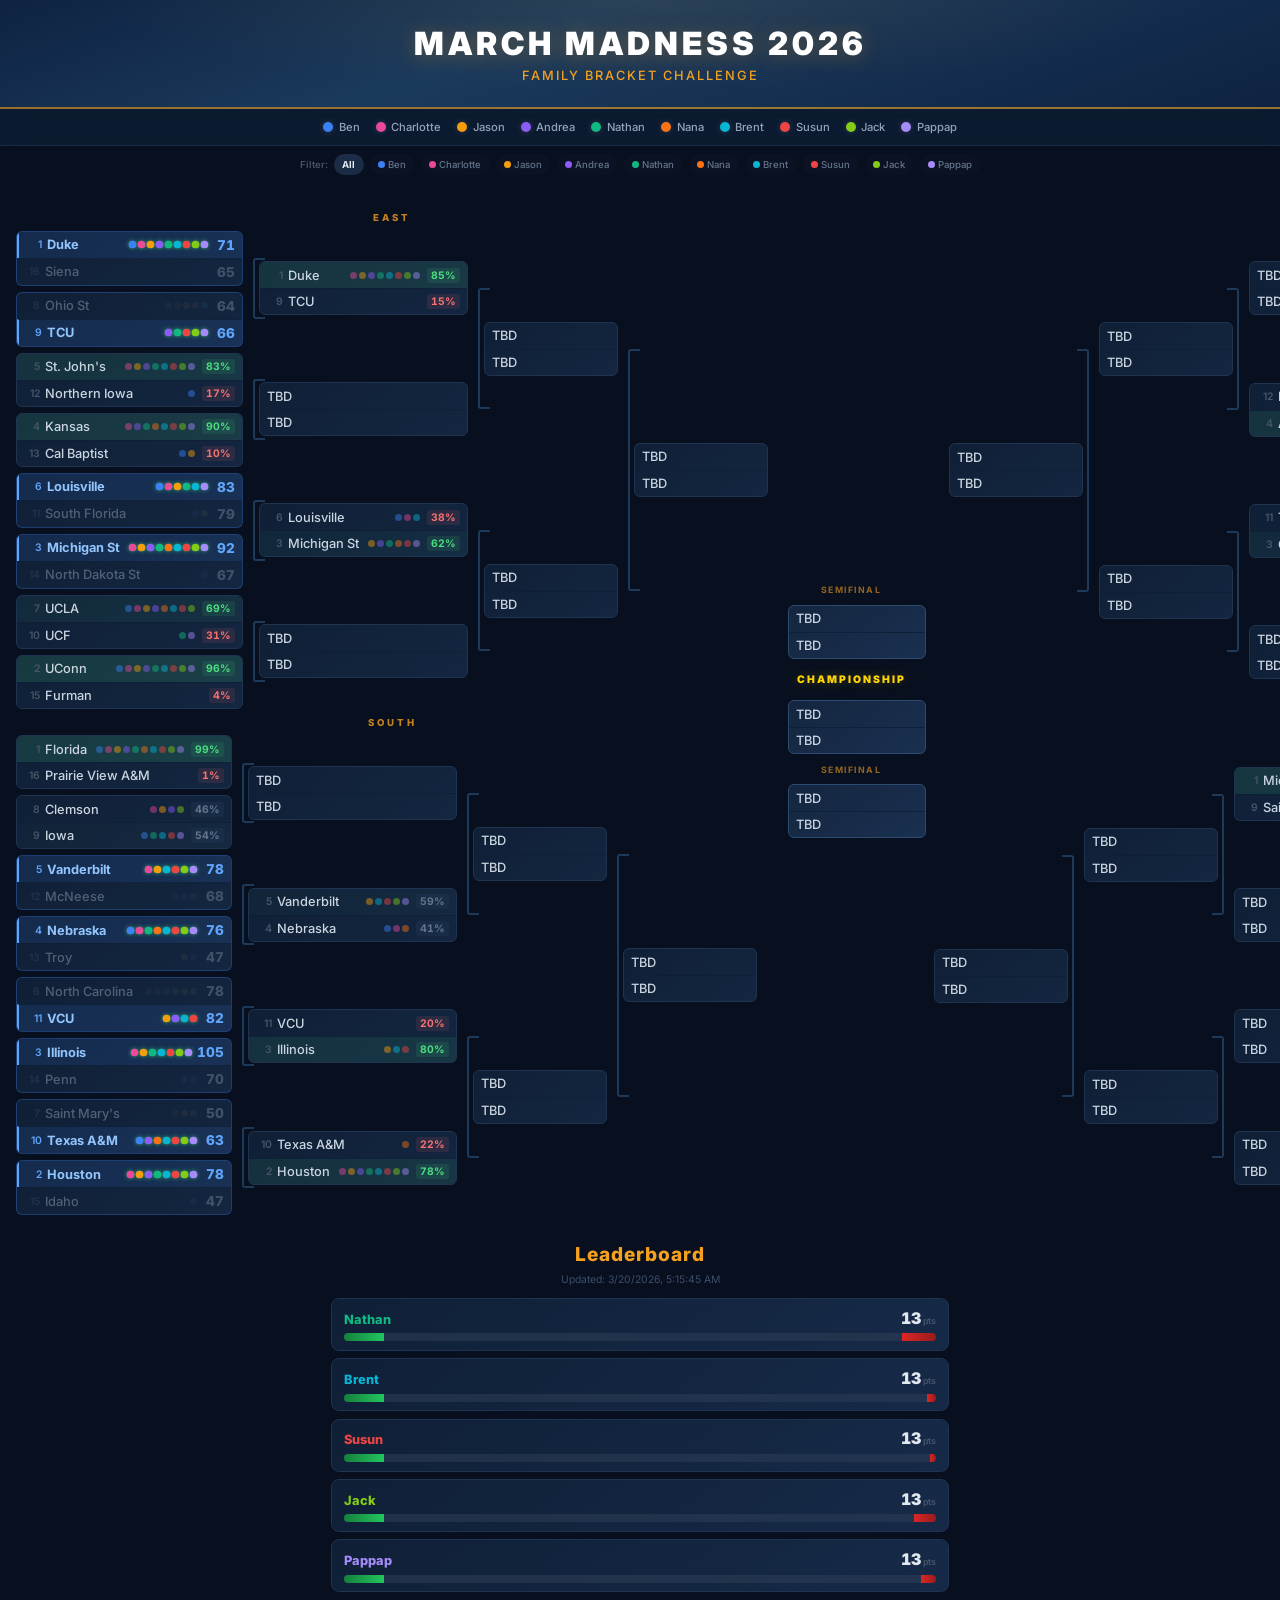
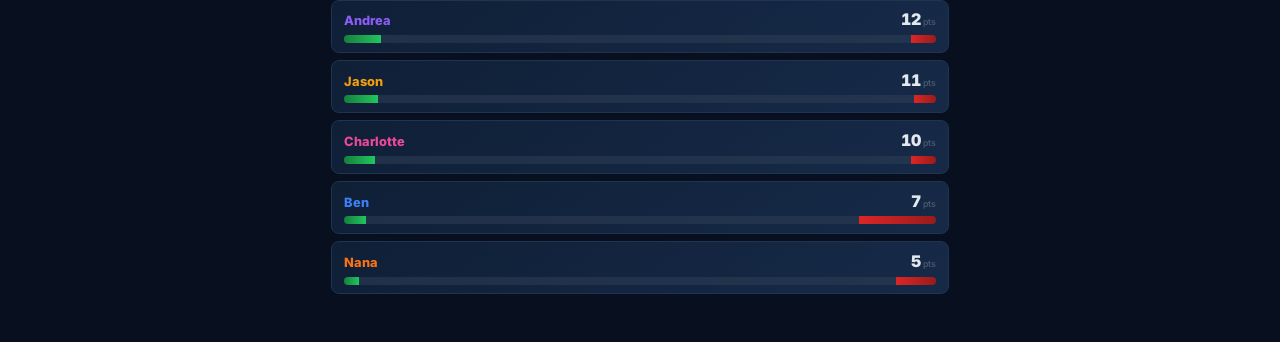
==== index.html @ 0f8c6d6c "Increase bracket text sizes for readability Game cell font 0.65→0.8rem, seeds 0.5→0.65rem, scores 0." ====
<!DOCTYPE html>
<html lang="en">
<head>
  <meta charset="UTF-8">
  <meta name="viewport" content="width=device-width, initial-scale=1.0">
  <title>March Madness 2026 — Family Bracket Challenge</title>
  <link rel="stylesheet" href="styles.css?v=18">
</head>
<body>
  <header>
    <h1>MARCH MADNESS 2026</h1>
    <div class="subtitle">Family Bracket Challenge</div>
  </header>

  <div class="legend" id="legend"></div>

  <!-- Mobile: leaderboard first, then tabbed regions -->
  <section class="leaderboard mobile-leaderboard" id="mobile-leaderboard-section">
    <h2>Leaderboard</h2>
    <div class="last-updated" id="mobile-last-updated"></div>
    <div class="lb-cards" id="mobile-leaderboard-body"></div>
  </section>

  <!-- Mobile: mini bracket overview -->
  <div class="mini-bracket-wrapper" id="mini-bracket-wrapper">
    <h2 class="mini-bracket-title">Tournament Bracket</h2>
    <div class="mini-bracket-hint">Swipe to scroll</div>
    <div class="mini-bracket-scroll">
      <div class="mini-bracket" id="mini-bracket"></div>
    </div>
  </div>

  <div class="mobile-bracket" id="mobile-bracket">
    <div class="mobile-filter-bar" id="mobile-filter-bar"></div>
    <div class="mobile-person-summary" id="mobile-person-summary"></div>
    <div class="mobile-region-tabs" id="mobile-region-tabs"></div>
    <div class="mobile-region-content" id="mobile-region-content"></div>
  </div>

  <!-- Desktop: full bracket view -->
  <div class="desktop-filter-bar desktop-only" id="desktop-filter-bar"></div>
  <div class="bracket-wrapper desktop-only">
    <div class="bracket" id="bracket"></div>
  </div>

  <section class="leaderboard desktop-only" id="leaderboard-section">
    <h2>Leaderboard</h2>
    <div class="last-updated" id="last-updated"></div>
    <div class="lb-cards" id="leaderboard-body"></div>
  </section>

  <!-- <a href="dev.html" class="dev-link">Dev Editor</a> -->
  <script src="app.js?v=18"></script>
</body>
</html>
---- styles.css ----
@import url('https://fonts.googleapis.com/css2?family=Inter:wght@400;500;600;700;800;900&display=swap');

* { margin: 0; padding: 0; box-sizing: border-box; }

body {
  font-family: 'Inter', -apple-system, BlinkMacSystemFont, sans-serif;
  background: #080f1e;
  color: #e0e0e0;
  min-height: 100vh;
}

/* ── Header ─────────────────────────────────── */
header {
  background: linear-gradient(160deg, #0f2342 0%, #1a3a5c 40%, #0f2342 100%);
  border-bottom: 2px solid rgba(244, 160, 32, 0.6);
  padding: 1.5rem 1rem;
  text-align: center;
  position: relative;
  overflow: hidden;
}
header::before {
  content: '';
  position: absolute;
  inset: 0;
  background: radial-gradient(ellipse at 50% 0%, rgba(244, 160, 32, 0.08) 0%, transparent 60%);
  pointer-events: none;
}
header h1 {
  font-size: 2rem;
  font-weight: 900;
  color: #fff;
  letter-spacing: 4px;
  text-shadow: 0 2px 20px rgba(244, 160, 32, 0.3);
  position: relative;
}
header .subtitle {
  color: #f4a020;
  font-size: 0.8rem;
  font-weight: 500;
  margin-top: 0.3rem;
  letter-spacing: 2px;
  text-transform: uppercase;
  position: relative;
}

/* ── Legend ──────────────────────────────────── */
.legend {
  display: flex;
  justify-content: center;
  flex-wrap: wrap;
  gap: 1rem;
  padding: 0.7rem 1rem;
  background: rgba(13, 31, 53, 0.8);
  backdrop-filter: blur(10px);
  border-bottom: 1px solid rgba(30, 52, 80, 0.6);
}
.legend-item {
  display: flex;
  align-items: center;
  gap: 0.35rem;
  font-size: 0.7rem;
  font-weight: 500;
  color: #94a3b8;
}
.legend-dot {
  width: 10px;
  height: 10px;
  border-radius: 50%;
  box-shadow: 0 0 6px rgba(255,255,255,0.15);
}

/* ── Dev link ───────────────────────────────── */
.dev-link {
  position: fixed;
  bottom: 1rem;
  right: 1rem;
  background: rgba(30, 52, 80, 0.9);
  backdrop-filter: blur(8px);
  color: #64748b;
  font-size: 0.65rem;
  padding: 0.4rem 0.7rem;
  border-radius: 6px;
  text-decoration: none;
  border: 1px solid rgba(45, 74, 111, 0.5);
  z-index: 100;
  transition: all 0.2s;
}
.dev-link:hover {
  color: #f4a020;
  border-color: #f4a020;
}

/* ── Bracket ────────────────────────────────── */
.bracket-wrapper {
  overflow-x: auto;
  padding: 1.5rem 0.5rem;
  scrollbar-width: thin;
  scrollbar-color: #1e3450 transparent;
}
.bracket-wrapper::-webkit-scrollbar { height: 6px; }
.bracket-wrapper::-webkit-scrollbar-track { background: transparent; }
.bracket-wrapper::-webkit-scrollbar-thumb { background: #1e3450; border-radius: 3px; }

.scroll-hint {
  display: none;
  text-align: center;
  font-size: 0.65rem;
  color: #3b4f6b;
  padding: 0.3rem 0 0;
}

.bracket {
  display: flex;
  min-width: 1200px;
}

/* ── Bracket sides ──────────────────────────── */
.bracket-side {
  display: flex;
  flex-direction: column;
  flex: 1;
}

.region {
  flex: 1;
  display: flex;
  flex-direction: column;
}

.region-header {
  text-align: center;
  font-size: 0.6rem;
  font-weight: 800;
  letter-spacing: 3px;
  text-transform: uppercase;
  color: #f4a020;
  padding: 0.3rem;
  opacity: 0.8;
}

.region-rounds {
  display: flex;
  flex: 1;
}

/* Right side: visually reverse column order so R1 is on the outside */
.bracket-side.right .region-rounds {
  flex-direction: row-reverse;
}

/* ── Round columns ──────────────────────────── */
.round-col {
  display: flex;
  flex-direction: column;
  justify-content: space-around;
  min-width: 150px;
  padding: 0 2px;
}

.game-cell-wrapper {
  flex: 1;
  display: flex;
  align-items: center;
  position: relative;
}

/* ── Bracket lines (left side) ──────────────── */
.bracket-side.left .round-col:not(.r1) .game-cell-wrapper::before {
  content: '';
  position: absolute;
  left: 0;
  top: 25%;
  bottom: 25%;
  width: 10px;
  border-left: 2px solid #1e3a5a;
  border-top: 2px solid #1e3a5a;
  border-bottom: 2px solid #1e3a5a;
  border-radius: 3px 0 0 3px;
}

/* ── Bracket lines (right side) ─────────────── */
.bracket-side.right .round-col:not(.r1) .game-cell-wrapper::before {
  content: '';
  position: absolute;
  right: 0;
  top: 25%;
  bottom: 25%;
  width: 10px;
  border-right: 2px solid #1e3a5a;
  border-top: 2px solid #1e3a5a;
  border-bottom: 2px solid #1e3a5a;
  border-radius: 0 3px 3px 0;
}

/* ── Game cell ──────────────────────────────── */
.game-cell {
  background: linear-gradient(145deg, #0f1f36, #142640);
  border: 1px solid #1e3450;
  border-radius: 6px;
  margin: 3px 6px;
  font-size: 0.8rem;
  overflow: hidden;
  width: 100%;
  transition: border-color 0.2s, box-shadow 0.2s;
  cursor: pointer;
}
.game-cell:hover {
  border-color: #2d5a8f;
  box-shadow: 0 2px 12px rgba(0,0,0,0.3);
}
.game-cell.has-result {
  border-color: rgba(59, 130, 246, 0.3);
}
.game-cell.live {
  border-color: #dc2626;
  box-shadow: 0 0 12px rgba(220, 38, 38, 0.25);
}

/* ── Team row ───────────────────────────────── */
.team-row {
  display: flex;
  align-items: center;
  padding: 5px 7px;
  gap: 5px;
  min-height: 26px;
  transition: background 0.15s;
}
.team-row + .team-row {
  border-top: 1px solid rgba(13, 31, 53, 0.8);
}
.team-row.winner {
  background: rgba(59, 130, 246, 0.12);
  border-left: 2px solid #60a5fa;
}
.team-row.winner .team-name {
  font-weight: 700;
  color: #93c5fd;
}
.team-row.winner .seed {
  color: #60a5fa;
}
.team-row.loser {
  opacity: 0.35;
}
.seed {
  font-size: 0.65rem;
  font-weight: 600;
  color: #475569;
  min-width: 16px;
  text-align: right;
}
.team-name {
  flex: 1;
  white-space: nowrap;
  overflow: hidden;
  text-overflow: ellipsis;
  color: #cbd5e1;
  font-weight: 500;
}
.team-score {
  font-weight: 800;
  font-size: 0.85rem;
  font-variant-numeric: tabular-nums;
  min-width: 22px;
  text-align: right;
  color: #94a3b8;
  flex-shrink: 0;
}
.team-row.winner .team-score { color: #60a5fa; }

/* ── Odds badges ───────────────────────────── */
.team-odds {
  font-size: 0.65rem;
  font-weight: 700;
  font-variant-numeric: tabular-nums;
  padding: 1px 4px;
  border-radius: 3px;
  color: #64748b;
  background: rgba(30, 52, 80, 0.5);
  margin-left: 2px;
}
.team-odds.favored {
  color: #4ade80;
  background: rgba(74, 222, 128, 0.1);
}
.team-odds.underdog {
  color: #f87171;
  background: rgba(248, 113, 113, 0.1);
}

/* ── Pick dots ──────────────────────────────── */
.pick-dots {
  display: flex;
  gap: 2px;
  margin-left: auto;
  padding-left: 4px;
}
.pick-dot {
  width: 7px;
  height: 7px;
  border-radius: 50%;
  transition: opacity 0.2s, transform 0.15s;
  cursor: help;
}
.pick-dot.correct {
  opacity: 1;
  box-shadow: 0 0 4px rgba(74, 222, 128, 0.6);
  transform: scale(1.1);
}
.pick-dot.wrong {
  opacity: 0.2;
  filter: grayscale(0.5);
}
.pick-dot.pending {
  opacity: 0.45;
}
.pick-dot.live {
  opacity: 0.9;
  animation: dotPulse 1.5s infinite;
}

/* ── Status badge ───────────────────────────── */
.game-status-badge {
  text-align: center;
  font-size: 0.5rem;
  font-weight: 600;
  letter-spacing: 0.5px;
  padding: 2px 4px;
  color: #475569;
}
.game-status-badge.live {
  color: #fca5a5;
  animation: pulse 2s infinite;
}

@keyframes pulse {
  0%, 100% { opacity: 1; }
  50% { opacity: 0.5; }
}
@keyframes dotPulse {
  0%, 100% { transform: scale(1); }
  50% { transform: scale(1.3); }
}

/* ── Bracket center (FF + Champ) ────────────── */
.bracket-center {
  display: flex;
  flex-direction: column;
  justify-content: center;
  align-items: center;
  min-width: 150px;
  gap: 0.4rem;
  padding: 0 6px;
}
.ff-label {
  font-size: 0.55rem;
  font-weight: 700;
  letter-spacing: 1.5px;
  text-transform: uppercase;
  color: rgba(244, 160, 32, 0.6);
}
.champ-label {
  font-size: 0.65rem;
  font-weight: 900;
  letter-spacing: 2px;
  text-transform: uppercase;
  color: #ffd700;
  text-shadow: 0 0 12px rgba(255, 215, 0, 0.3);
  padding: 0.3rem 0;
}
.center-game {
  width: 100%;
}
.center-game .game-cell {
  background: linear-gradient(145deg, #142640, #1a3050);
  border-color: #2d4a6f;
}

/* ── Leaderboard ────────────────────────────── */
.leaderboard {
  max-width: 650px;
  margin: 0 auto 3rem;
  padding: 0 1rem;
}
.leaderboard h2 {
  font-size: 1.2rem;
  font-weight: 800;
  margin-bottom: 0.4rem;
  color: #f4a020;
  text-align: center;
  letter-spacing: 1px;
}
.last-updated {
  text-align: center;
  color: #3b4f6b;
  font-size: 0.65rem;
  margin-bottom: 0.75rem;
}
.r-align { text-align: right !important; }

.lb-cards {
  display: flex;
  flex-direction: column;
  gap: 0.45rem;
}

.lb-card {
  background: linear-gradient(145deg, #0f1f36, #162a48);
  border: 1px solid #1e3450;
  border-radius: 8px;
  padding: 0.55rem 0.75rem;
}

.lb-card-header {
  display: flex;
  align-items: baseline;
  justify-content: space-between;
  margin-bottom: 0.35rem;
}
.lb-card-name {
  font-size: 0.8rem;
  font-weight: 800;
}
.lb-card-pts {
  font-size: 1rem;
  font-weight: 900;
  font-variant-numeric: tabular-nums;
  color: #e2e8f0;
}
.lb-card-pts-label {
  font-size: 0.55rem;
  font-weight: 600;
  color: #475569;
}

/* Stacked bar */
.lb-bar {
  display: flex;
  width: 100%;
  height: 8px;
  background: rgba(30, 52, 80, 0.3);
  border-radius: 4px;
  overflow: hidden;
}
.lb-bar-earned {
  background: linear-gradient(90deg, #15803d, #22c55e);
  height: 100%;
  transition: width 0.4s ease-out;
}
.lb-bar-lost {
  background: linear-gradient(90deg, #dc2626, #991b1b);
  height: 100%;
  transition: width 0.4s ease-out;
}
.lb-bar-pending {
  background: rgba(51, 65, 85, 0.4);
  height: 100%;
  transition: width 0.4s ease-out;
}

/* Card interaction */
.lb-card {
  cursor: pointer;
  transition: border-color 0.2s, box-shadow 0.2s;
}
.lb-card:hover {
  border-color: #2d5a8f;
}

/* Expandable detail */
.lb-detail {
  max-height: 0;
  overflow: hidden;
  opacity: 0;
  transition: max-height 0.25s ease, opacity 0.2s ease, margin 0.2s ease;
  margin-top: 0;
}
.lb-card.expanded .lb-detail {
  max-height: 120px;
  opacity: 1;
  margin-top: 0.45rem;
}
.lb-detail-stats {
  display: flex;
  gap: 0.6rem;
  flex-wrap: wrap;
  margin-bottom: 0.3rem;
}
.lb-detail-stat {
  font-size: 0.6rem;
  font-weight: 700;
}
.lb-detail-stat.earned { color: #4ade80; }
.lb-detail-stat.lost { color: #f87171; }
.lb-detail-stat.pending { color: #64748b; }
.lb-detail-stat.max { color: #94a3b8; }

.lb-detail-picks {
  display: flex;
  gap: 0.6rem;
  margin-bottom: 0.35rem;
}
.lb-pick-stat {
  font-size: 0.55rem;
  font-weight: 600;
}
.lb-pick-stat.correct { color: #4ade80; }
.lb-pick-stat.correct::before { content: "✓ "; }
.lb-pick-stat.wrong { color: #f87171; }
.lb-pick-stat.wrong::before { content: "✗ "; }
.lb-pick-stat.pending { color: #64748b; }
.lb-pick-stat.pending::before { content: "… "; }

/* Round breakdown chips */
.lb-rounds {
  display: flex;
  gap: 0.25rem;
}
.lb-round-chip {
  display: flex;
  flex-direction: column;
  align-items: center;
  flex: 1;
  padding: 0.15rem 0;
  border-radius: 4px;
  background: rgba(15, 23, 42, 0.4);
}
.lb-round-chip.has-pts {
  background: rgba(34, 197, 94, 0.1);
}
.lb-round-label {
  font-size: 0.4rem;
  font-weight: 600;
  color: #475569;
  letter-spacing: 0.5px;
  text-transform: uppercase;
}
.lb-round-val {
  font-size: 0.6rem;
  font-weight: 700;
  color: #64748b;
  font-variant-numeric: tabular-nums;
}
.lb-round-chip.has-pts .lb-round-val {
  color: #4ade80;
}

/* ── Picks popover ─────────────────────────── */
.picks-popover {
  position: fixed;
  z-index: 1000;
  background: linear-gradient(145deg, #0f1f36, #162a48);
  border: 1px solid #2d5a8f;
  border-radius: 12px;
  padding: 0;
  min-width: 220px;
  max-width: 320px;
  box-shadow: 0 12px 40px rgba(0, 0, 0, 0.6), 0 0 0 1px rgba(45, 90, 143, 0.3);
  animation: popoverIn 0.15s ease-out;
  overflow: hidden;
}
@keyframes popoverIn {
  from { opacity: 0; transform: translateY(4px) scale(0.97); }
  to { opacity: 1; transform: translateY(0) scale(1); }
}

/* ── Popover status badge ── */
.pop-status-badge {
  text-align: center;
  font-size: 0.55rem;
  font-weight: 700;
  letter-spacing: 1.5px;
  text-transform: uppercase;
  color: #475569;
  padding: 0.4rem 0.5rem 0.3rem;
  background: rgba(13, 25, 42, 0.6);
}
.pop-status-badge.final { color: #64748b; }
.pop-status-badge.live {
  color: #fca5a5;
  animation: pulse 2s infinite;
}

/* ── Popover scoreboard ── */
.pop-scoreboard {
  padding: 0.2rem 0;
}
.pop-team-row {
  display: flex;
  align-items: center;
  padding: 0.45rem 0.75rem;
  gap: 0.5rem;
  transition: background 0.15s;
}
.pop-team-row + .pop-team-row {
  border-top: 1px solid rgba(30, 52, 80, 0.5);
}
.pop-team-row.winner {
  background: rgba(59, 130, 246, 0.12);
}
.pop-team-row.loser {
  opacity: 0.4;
}
.pop-seed {
  font-size: 0.55rem;
  font-weight: 600;
  color: #475569;
  min-width: 16px;
  text-align: right;
}
.pop-team-row.winner .pop-seed { color: #60a5fa; }
.pop-team-name {
  flex: 1;
  font-size: 0.8rem;
  font-weight: 600;
  color: #cbd5e1;
  white-space: nowrap;
  overflow: hidden;
  text-overflow: ellipsis;
}
.pop-team-row.winner .pop-team-name {
  color: #93c5fd;
  font-weight: 800;
}
.pop-odds {
  font-size: 0.6rem;
  font-weight: 700;
  font-variant-numeric: tabular-nums;
  padding: 1px 5px;
  border-radius: 3px;
  color: #64748b;
  background: rgba(30, 52, 80, 0.5);
}
.pop-odds.favored {
  color: #4ade80;
  background: rgba(74, 222, 128, 0.12);
}
.pop-odds.underdog {
  color: #f87171;
  background: rgba(248, 113, 113, 0.12);
}
.pop-score {
  font-size: 1rem;
  font-weight: 800;
  font-variant-numeric: tabular-nums;
  min-width: 28px;
  text-align: right;
  color: #94a3b8;
}
.pop-team-row.winner .pop-score { color: #60a5fa; }

/* ── Popover picks section ── */
.pop-picks-header {
  font-size: 0.55rem;
  font-weight: 700;
  letter-spacing: 1.5px;
  text-transform: uppercase;
  color: #475569;
  padding: 0.4rem 0.75rem 0.25rem;
  border-top: 1px solid rgba(30, 52, 80, 0.5);
}
.pop-pick-group {
  padding: 0.25rem 0.75rem 0.35rem;
}
.pop-pick-group:last-child { padding-bottom: 0.5rem; }
.pop-pick-group.no-pick {
  opacity: 0.5;
  border-top: 1px solid rgba(30, 52, 80, 0.3);
}
.pop-pick-team {
  font-size: 0.65rem;
  font-weight: 700;
  color: #cbd5e1;
  margin-bottom: 0.2rem;
}
.pop-pick-team.winner { color: #93c5fd; }
.pop-pick-team.loser {
  color: #64748b;
  text-decoration: line-through;
  opacity: 0.6;
}
.pop-pick-names {
  display: flex;
  flex-wrap: wrap;
  gap: 0.3rem;
}
.pop-picker {
  display: flex;
  align-items: center;
  gap: 0.25rem;
  font-size: 0.6rem;
  font-weight: 500;
  color: #94a3b8;
  background: rgba(15, 23, 42, 0.5);
  padding: 0.15rem 0.4rem;
  border-radius: 4px;
}
.pop-picker.correct {
  color: #4ade80;
  background: rgba(74, 222, 128, 0.08);
}
.pop-picker.wrong {
  color: #64748b;
  opacity: 0.5;
}
.pop-picker.pending {
  color: #64748b;
  opacity: 0.5;
}
.pop-picker-dot {
  width: 7px;
  height: 7px;
  border-radius: 50%;
  flex-shrink: 0;
}

/* ── Mobile bracket view ───────────────────── */
.mobile-leaderboard,
.mobile-bracket {
  display: none;
}

.mobile-region-tabs {
  display: flex;
  gap: 0;
  overflow-x: auto;
  -webkit-overflow-scrolling: touch;
  background: rgba(13, 31, 53, 0.8);
  border-bottom: 1px solid rgba(30, 52, 80, 0.6);
  scrollbar-width: none;
}
.mobile-region-tabs::-webkit-scrollbar { display: none; }

.mobile-tab {
  flex: 1;
  min-width: 0;
  padding: 0.6rem 0.4rem;
  background: none;
  border: none;
  color: #64748b;
  font-family: inherit;
  font-size: 0.7rem;
  font-weight: 600;
  letter-spacing: 0.5px;
  cursor: pointer;
  border-bottom: 2px solid transparent;
  transition: all 0.2s;
  white-space: nowrap;
}
.mobile-tab.active {
  color: #f4a020;
  border-bottom-color: #f4a020;
}

.mobile-region-content {
  padding: 0.75rem;
}

.mobile-round {
  margin-bottom: 1rem;
}

.mobile-round-label {
  font-size: 0.65rem;
  font-weight: 700;
  letter-spacing: 1.5px;
  text-transform: uppercase;
  color: #f4a020;
  margin-bottom: 0.4rem;
  opacity: 0.8;
}
.mobile-round-label.champ {
  color: #ffd700;
  text-shadow: 0 0 8px rgba(255, 215, 0, 0.3);
}

.mobile-game-card {
  background: linear-gradient(145deg, #0f1f36, #142640);
  border: 1px solid #1e3450;
  border-radius: 8px;
  margin-bottom: 0.5rem;
  overflow: hidden;
}
.mobile-game-card.has-result { border-color: rgba(59, 130, 246, 0.3); }
.mobile-game-card.live {
  border-color: #dc2626;
  box-shadow: 0 0 10px rgba(220, 38, 38, 0.2);
}

.mobile-team-row {
  padding: 0.5rem 0.65rem;
}
.mobile-team-row + .mobile-team-row {
  border-top: 1px solid rgba(13, 31, 53, 0.8);
}
.mobile-team-row.winner {
  background: rgba(59, 130, 246, 0.12);
  border-left: 3px solid #60a5fa;
}
.mobile-team-row.winner .mobile-team-name {
  color: #93c5fd;
  font-weight: 700;
}
.mobile-team-row.winner .mobile-seed {
  color: #60a5fa;
}
.mobile-team-row.loser {
  opacity: 0.35;
}

.mobile-team-info {
  display: flex;
  align-items: center;
  gap: 0.4rem;
}
.mobile-seed {
  font-size: 0.6rem;
  font-weight: 600;
  color: #475569;
  min-width: 16px;
  text-align: right;
}
.mobile-team-name {
  flex: 1;
  font-size: 0.8rem;
  font-weight: 600;
  color: #cbd5e1;
}
.mobile-team-row.winner .mobile-team-name {
  color: #fff;
  font-weight: 700;
}
.mobile-team-score {
  font-size: 0.85rem;
  font-weight: 700;
  color: #64748b;
  font-variant-numeric: tabular-nums;
}
.mobile-team-row.winner .mobile-team-score { color: #60a5fa; }

.mobile-team-odds {
  font-size: 0.65rem;
  font-weight: 700;
  font-variant-numeric: tabular-nums;
  padding: 1px 5px;
  border-radius: 3px;
  color: #64748b;
  background: rgba(30, 52, 80, 0.5);
  margin-left: 4px;
}
.mobile-team-odds.favored {
  color: #4ade80;
  background: rgba(74, 222, 128, 0.1);
}
.mobile-team-odds.underdog {
  color: #f87171;
  background: rgba(248, 113, 113, 0.1);
}

.mobile-pickers {
  display: flex;
  flex-wrap: wrap;
  gap: 0.3rem;
  margin-top: 0.3rem;
  padding-left: 1.6rem;
}
.mobile-picker-chip {
  display: flex;
  align-items: center;
  gap: 0.2rem;
  font-size: 0.6rem;
  font-weight: 500;
  color: #94a3b8;
  background: rgba(15, 23, 42, 0.5);
  padding: 0.15rem 0.4rem;
  border-radius: 4px;
}
.mobile-picker-chip.correct {
  color: #4ade80;
  background: rgba(74, 222, 128, 0.08);
}
.mobile-picker-chip.wrong {
  color: #64748b;
  opacity: 0.45;
}
.mobile-picker-dot {
  width: 6px;
  height: 6px;
  border-radius: 50%;
  flex-shrink: 0;
}

/* ── Mobile filter bar ─────────────────────── */
.mobile-filter-bar {
  display: flex;
  align-items: center;
  gap: 0.35rem;
  padding: 0.5rem 0.6rem;
  overflow-x: auto;
  -webkit-overflow-scrolling: touch;
  scrollbar-width: none;
  background: rgba(13, 31, 53, 0.6);
  border-bottom: 1px solid rgba(30, 52, 80, 0.4);
}
.mobile-filter-bar::-webkit-scrollbar { display: none; }

.filter-label {
  font-size: 0.6rem;
  font-weight: 600;
  color: #475569;
  white-space: nowrap;
  flex-shrink: 0;
}
.filter-btn {
  display: flex;
  align-items: center;
  gap: 0.2rem;
  padding: 0.25rem 0.45rem;
  border: 1.5px solid transparent;
  border-radius: 12px;
  background: rgba(15, 23, 42, 0.5);
  color: #64748b;
  font-family: inherit;
  font-size: 0.6rem;
  font-weight: 500;
  cursor: pointer;
  white-space: nowrap;
  flex-shrink: 0;
  transition: all 0.15s;
}
.filter-btn.active {
  background: rgba(30, 52, 80, 0.8);
  color: #e2e8f0;
  font-weight: 700;
}
.filter-dot {
  width: 7px;
  height: 7px;
  border-radius: 50%;
  flex-shrink: 0;
}

/* ── Person summary ───────────────────────── */
.mobile-person-summary {
  min-height: 0;
}
.person-summary-content {
  display: flex;
  align-items: center;
  justify-content: center;
  gap: 0.6rem;
  padding: 0.5rem 0.6rem;
  background: rgba(13, 31, 53, 0.4);
  border-bottom: 1px solid rgba(30, 52, 80, 0.4);
}
.person-summary-name {
  font-size: 0.85rem;
  font-weight: 800;
}
.person-summary-stats {
  font-size: 0.65rem;
  color: #94a3b8;
}
.stat-correct { color: #60a5fa; font-weight: 700; }
.stat-wrong { color: #f87171; font-weight: 700; }
.stat-pending { color: #94a3b8; font-weight: 700; }

/* ── Filter highlighting ──────────────────── */
.mobile-picker-chip.dimmed {
  opacity: 0.2;
}
.mobile-picker-chip.highlighted {
  outline: 1.5px solid rgba(255, 255, 255, 0.4);
  font-weight: 700;
}
.mobile-team-row.person-picked {
  border-left: 3px solid #f4a020;
}

/* ── Desktop filter bar ──────────────────── */
.desktop-filter-bar {
  display: flex;
  align-items: center;
  justify-content: center;
  gap: 0.4rem;
  padding: 0.5rem 1rem;
  flex-wrap: wrap;
}

/* ── Person filter coloring (shared desktop + mobile) ── */
.game-cell.filter-correct {
  border-color: #22c55e;
  box-shadow: 0 0 8px rgba(34, 197, 94, 0.25);
}
.game-cell.filter-correct .team-row.person-picked {
  background: rgba(34, 197, 94, 0.15);
  border-left: 2px solid #22c55e;
}
.game-cell.filter-correct .team-row.person-picked .team-name {
  color: #4ade80;
  font-weight: 700;
}
.game-cell.filter-wrong {
  border-color: #ef4444;
  box-shadow: 0 0 8px rgba(239, 68, 68, 0.2);
}
.game-cell.filter-wrong .team-row.person-picked {
  background: rgba(239, 68, 68, 0.12);
  border-left: 2px solid #ef4444;
}
.game-cell.filter-wrong .team-row.person-picked .team-name {
  color: #f87171;
  font-weight: 700;
}
.game-cell.filter-pending {
  border-color: #475569;
}
.game-cell.filter-no-pick {
  opacity: 0.25;
}

/* Mobile filter coloring */
.mobile-game-card.filter-correct {
  border-color: #22c55e;
  box-shadow: 0 0 8px rgba(34, 197, 94, 0.2);
}
.mobile-game-card.filter-correct .mobile-team-row.person-picked {
  background: rgba(34, 197, 94, 0.15);
  border-left: 3px solid #22c55e;
}
.mobile-game-card.filter-correct .mobile-team-row.person-picked .mobile-team-name {
  color: #4ade80;
  font-weight: 700;
}
.mobile-game-card.filter-wrong {
  border-color: #ef4444;
  box-shadow: 0 0 8px rgba(239, 68, 68, 0.2);
}
.mobile-game-card.filter-wrong .mobile-team-row.person-picked {
  background: rgba(239, 68, 68, 0.12);
  border-left: 3px solid #ef4444;
}
.mobile-game-card.filter-wrong .mobile-team-row.person-picked .mobile-team-name {
  color: #f87171;
  font-weight: 700;
}
.mobile-game-card.filter-pending {
  border-color: #475569;
}
.mobile-game-card.filter-no-pick {
  opacity: 0.25;
}

/* ── Mini bracket (mobile overview) ─────────── */
.mini-bracket-wrapper {
  display: none;
  background: rgba(13, 31, 53, 0.6);
  border: 1px solid #1e3450;
  border-radius: 10px;
  margin: 0.75rem 0.5rem;
  padding-bottom: 0.5rem;
}
.mini-bracket-title {
  font-size: 0.8rem;
  font-weight: 800;
  letter-spacing: 1.5px;
  text-transform: uppercase;
  color: #f4a020;
  text-align: center;
  padding: 0.75rem 0 0.4rem;
}
.mini-bracket-hint {
  text-align: center;
  font-size: 0.6rem;
  color: #3b4f6b;
  margin-bottom: 0.3rem;
}
.mini-bracket-scroll {
  overflow-x: auto;
  overflow-y: hidden;
  -webkit-overflow-scrolling: touch;
  scrollbar-width: thin;
  scrollbar-color: #1e3450 transparent;
  padding: 0 0.25rem 0.5rem;
}
.mini-bracket-scroll::-webkit-scrollbar { height: 4px; }
.mini-bracket-scroll::-webkit-scrollbar-thumb { background: #1e3450; border-radius: 2px; }

/* The mini bracket reuses the desktop .bracket structure but scaled down.
   We use a wrapper trick: the inner element is full-size but scaled,
   and the outer scroll container clips it. JS sets the correct height. */
.mini-bracket {
  display: flex;
  min-width: 1200px;
  transform: scale(1);
  transform-origin: top left;
  width: 1200px;
}

/* ── Responsive ─────────────────────────────── */
@media (max-width: 768px) {
  header h1 { font-size: 1.4rem; letter-spacing: 2px; }
  header { padding: 1rem 0.5rem; }
  .legend { gap: 0.6rem; padding: 0.5rem 0.5rem; }

  /* Hide desktop bracket + leaderboard, show mobile versions */
  .desktop-only { display: none !important; }
  .mobile-leaderboard { display: block; }
  .mini-bracket-wrapper { display: block; }
  .mobile-bracket { display: block; }

  .leaderboard { padding: 0 0.5rem; }
  .lb-card-name { font-size: 0.7rem; }
  .lb-card-pts { font-size: 0.85rem; }
  .picks-popover { min-width: 180px; max-width: 280px; }
  .desktop-filter-bar { display: none; }
}
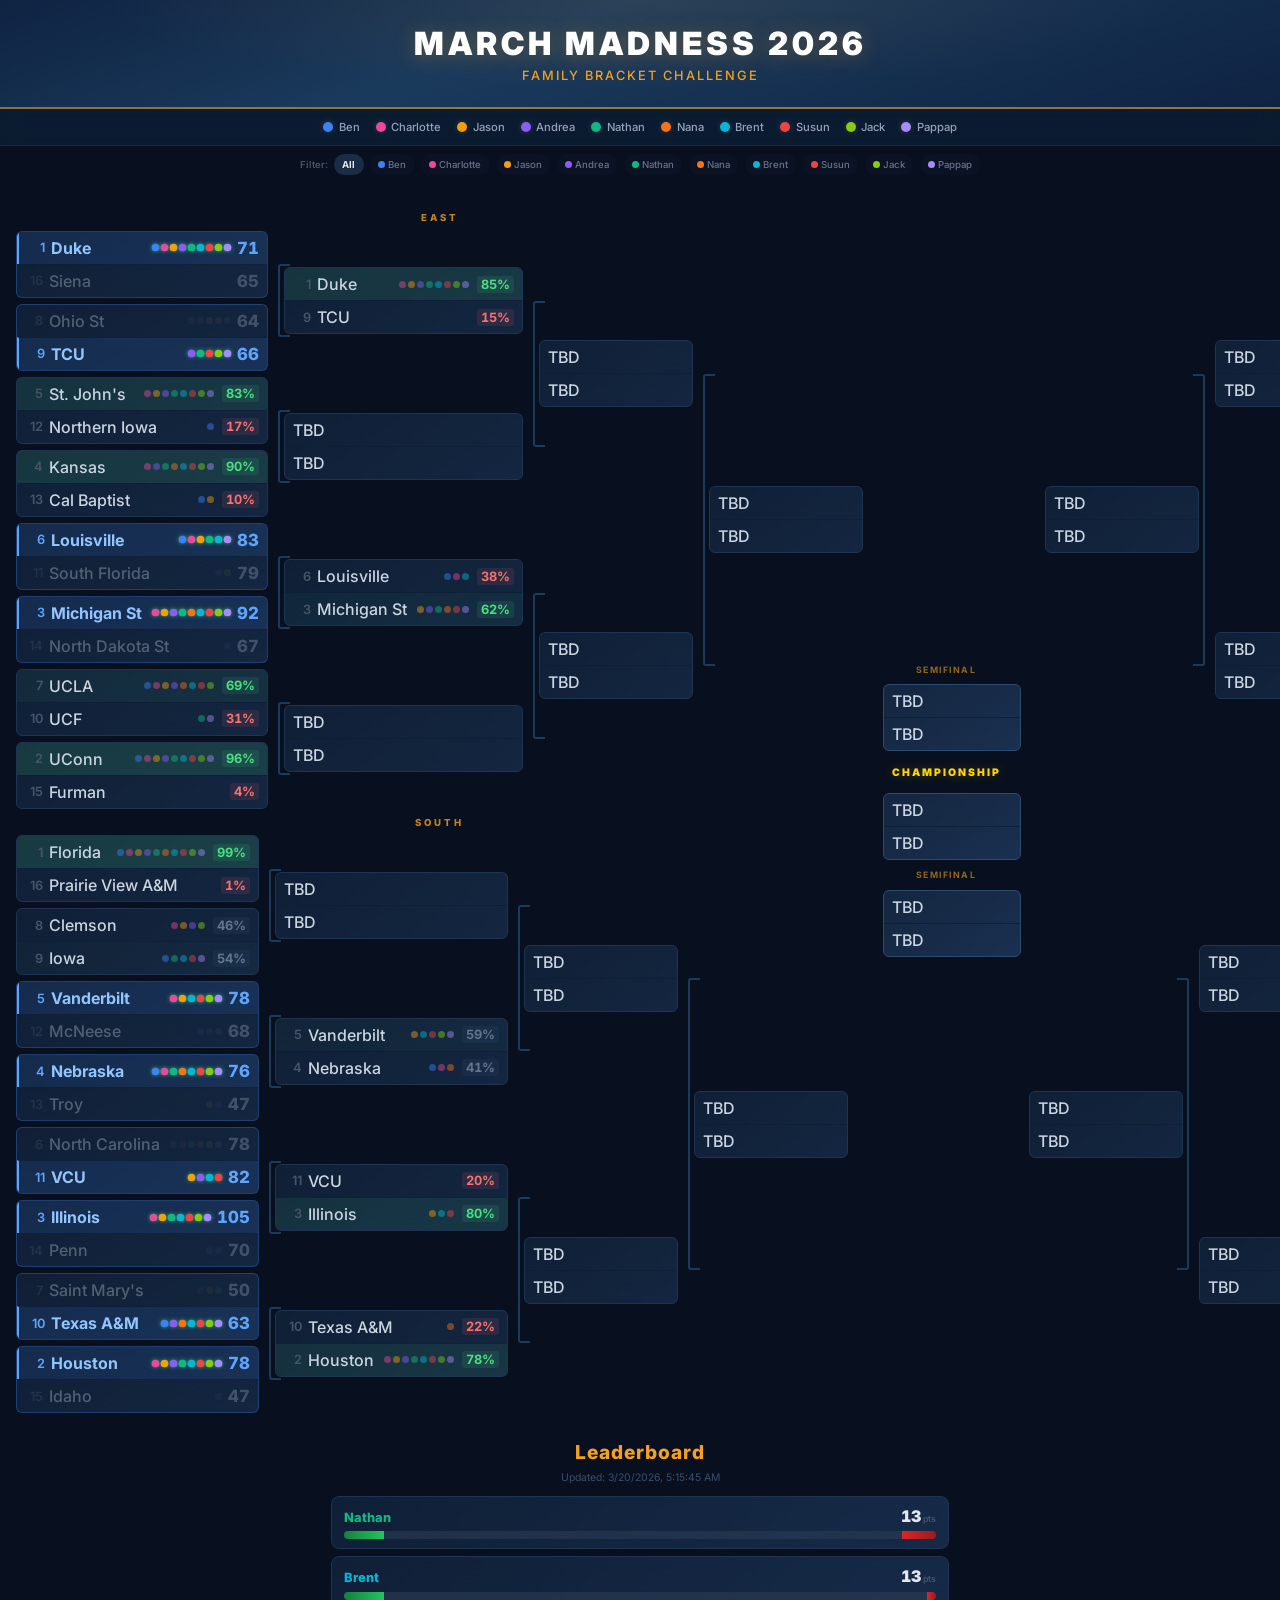
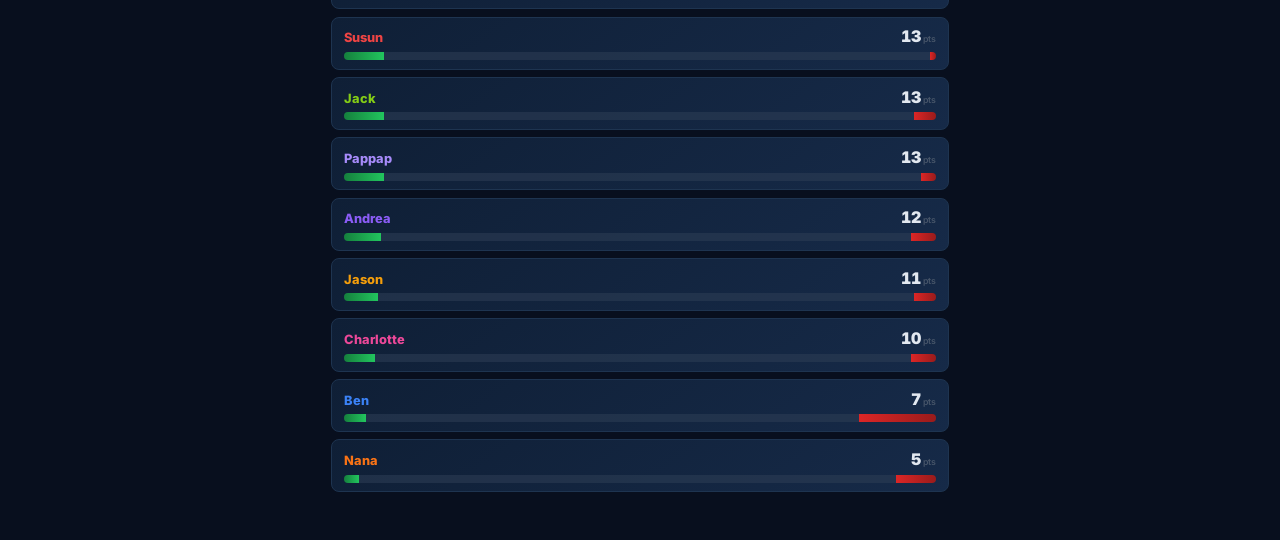
==== commit bcd588c3: "Increase bracket text sizes further for readability game-cell 0.8→1rem, seeds 0.65→0.8rem, scores 0." ====
--- a/index.html
+++ b/index.html
@@ -4,7 +4,7 @@
   <meta charset="UTF-8">
   <meta name="viewport" content="width=device-width, initial-scale=1.0">
   <title>March Madness 2026 — Family Bracket Challenge</title>
-  <link rel="stylesheet" href="styles.css?v=18">
+  <link rel="stylesheet" href="styles.css?v=19">
 </head>
 <body>
   <header>
@@ -50,6 +50,6 @@
   </section>
 
   <!-- <a href="dev.html" class="dev-link">Dev Editor</a> -->
-  <script src="app.js?v=18"></script>
+  <script src="app.js?v=19"></script>
 </body>
 </html>
--- a/styles.css
+++ b/styles.css
@@ -153,7 +153,7 @@
   display: flex;
   flex-direction: column;
   justify-content: space-around;
-  min-width: 150px;
+  min-width: 170px;
   padding: 0 2px;
 }
 
@@ -198,7 +198,7 @@
   border: 1px solid #1e3450;
   border-radius: 6px;
   margin: 3px 6px;
-  font-size: 0.8rem;
+  font-size: 1rem;
   overflow: hidden;
   width: 100%;
   transition: border-color 0.2s, box-shadow 0.2s;
@@ -220,9 +220,9 @@
 .team-row {
   display: flex;
   align-items: center;
-  padding: 5px 7px;
-  gap: 5px;
-  min-height: 26px;
+  padding: 6px 8px;
+  gap: 6px;
+  min-height: 30px;
   transition: background 0.15s;
 }
 .team-row + .team-row {
@@ -243,10 +243,10 @@
   opacity: 0.35;
 }
 .seed {
-  font-size: 0.65rem;
+  font-size: 0.8rem;
   font-weight: 600;
   color: #475569;
-  min-width: 16px;
+  min-width: 18px;
   text-align: right;
 }
 .team-name {
@@ -259,7 +259,7 @@
 }
 .team-score {
   font-weight: 800;
-  font-size: 0.85rem;
+  font-size: 1.05rem;
   font-variant-numeric: tabular-nums;
   min-width: 22px;
   text-align: right;
@@ -270,7 +270,7 @@
 
 /* ── Odds badges ───────────────────────────── */
 .team-odds {
-  font-size: 0.65rem;
+  font-size: 0.8rem;
   font-weight: 700;
   font-variant-numeric: tabular-nums;
   padding: 1px 4px;
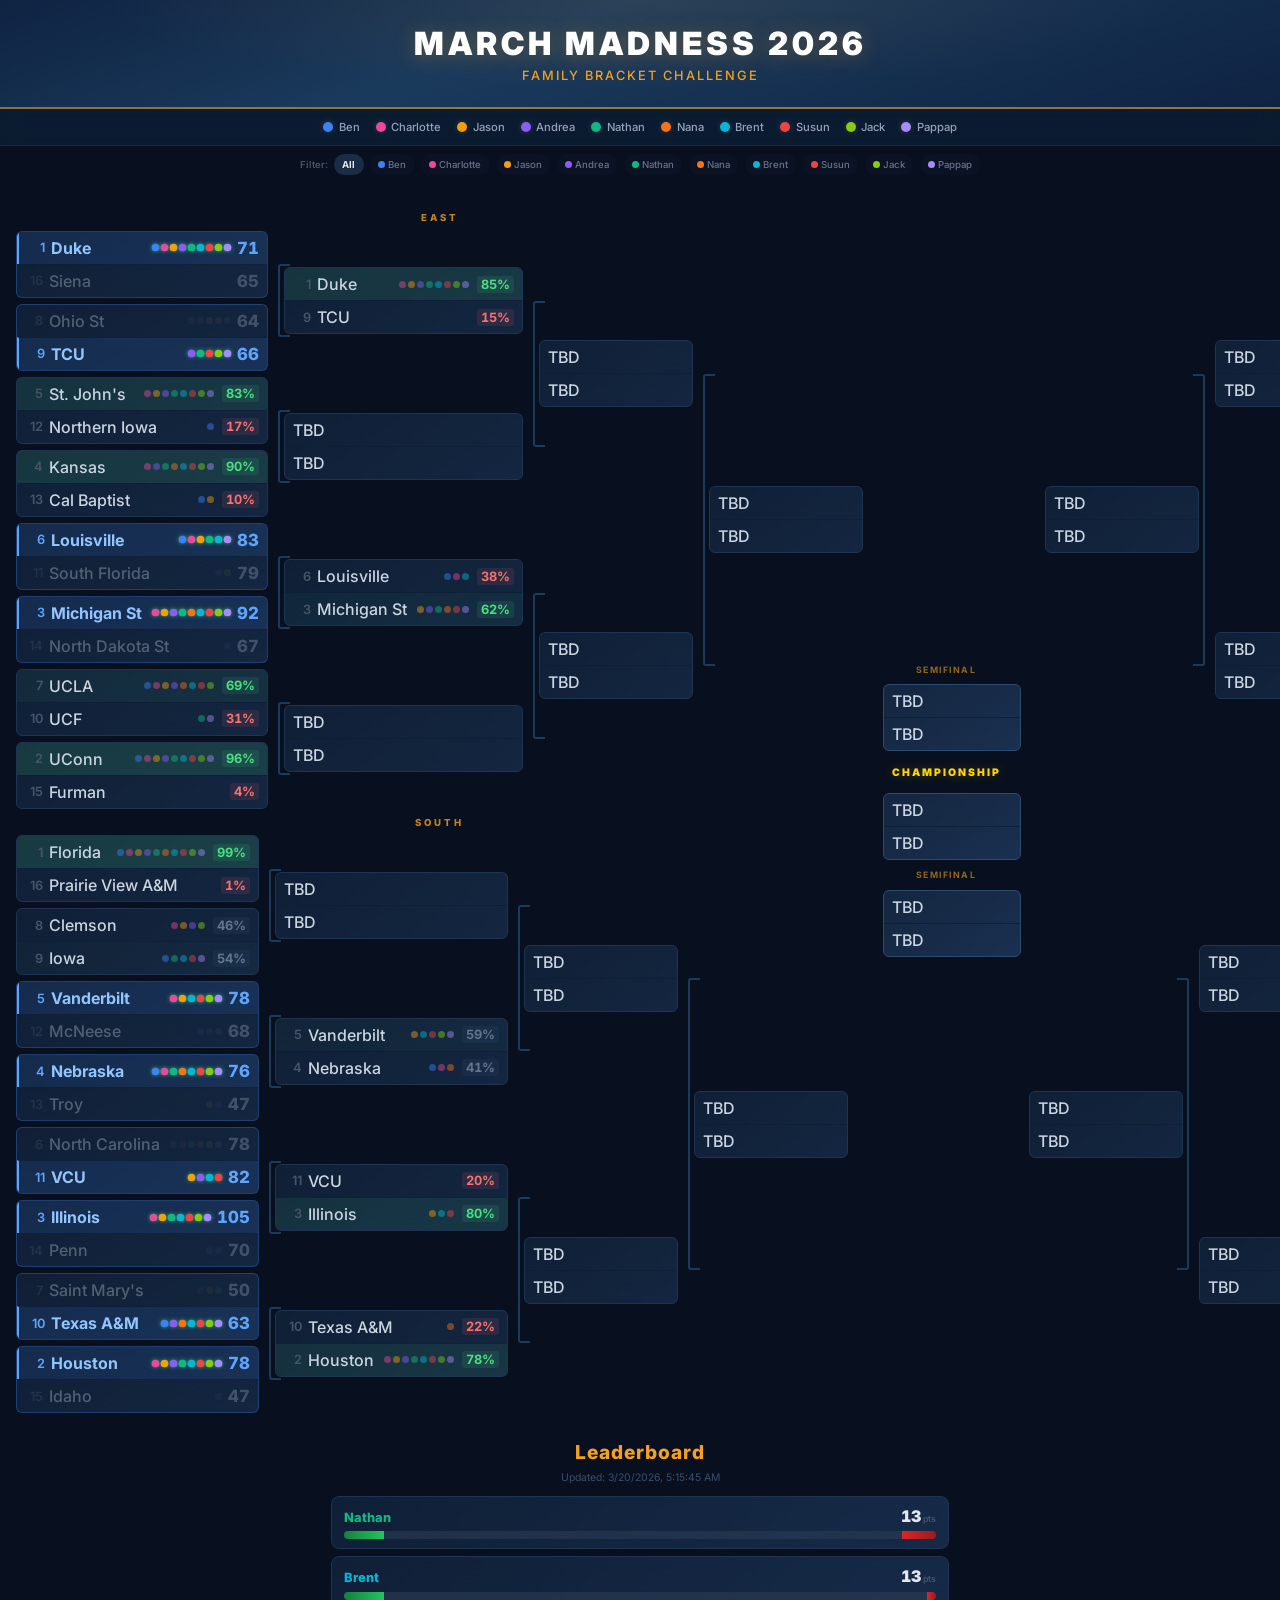
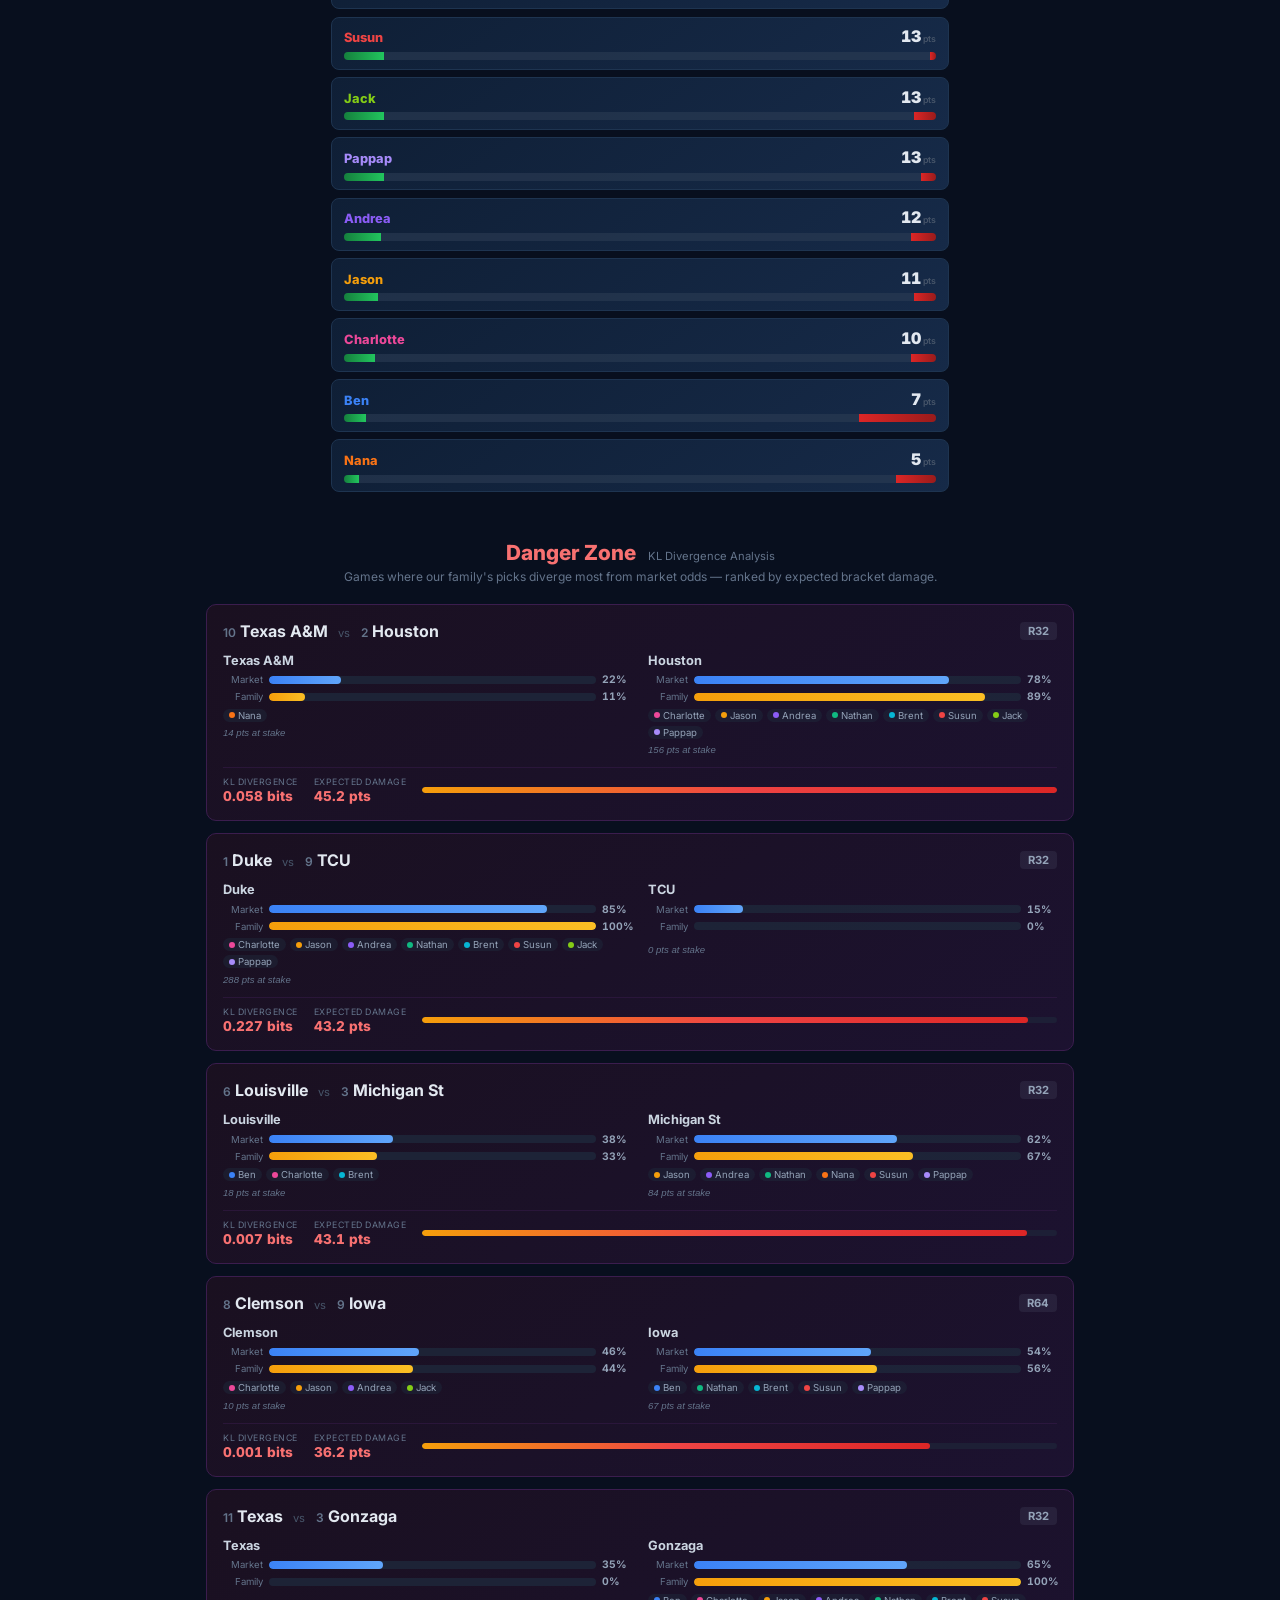
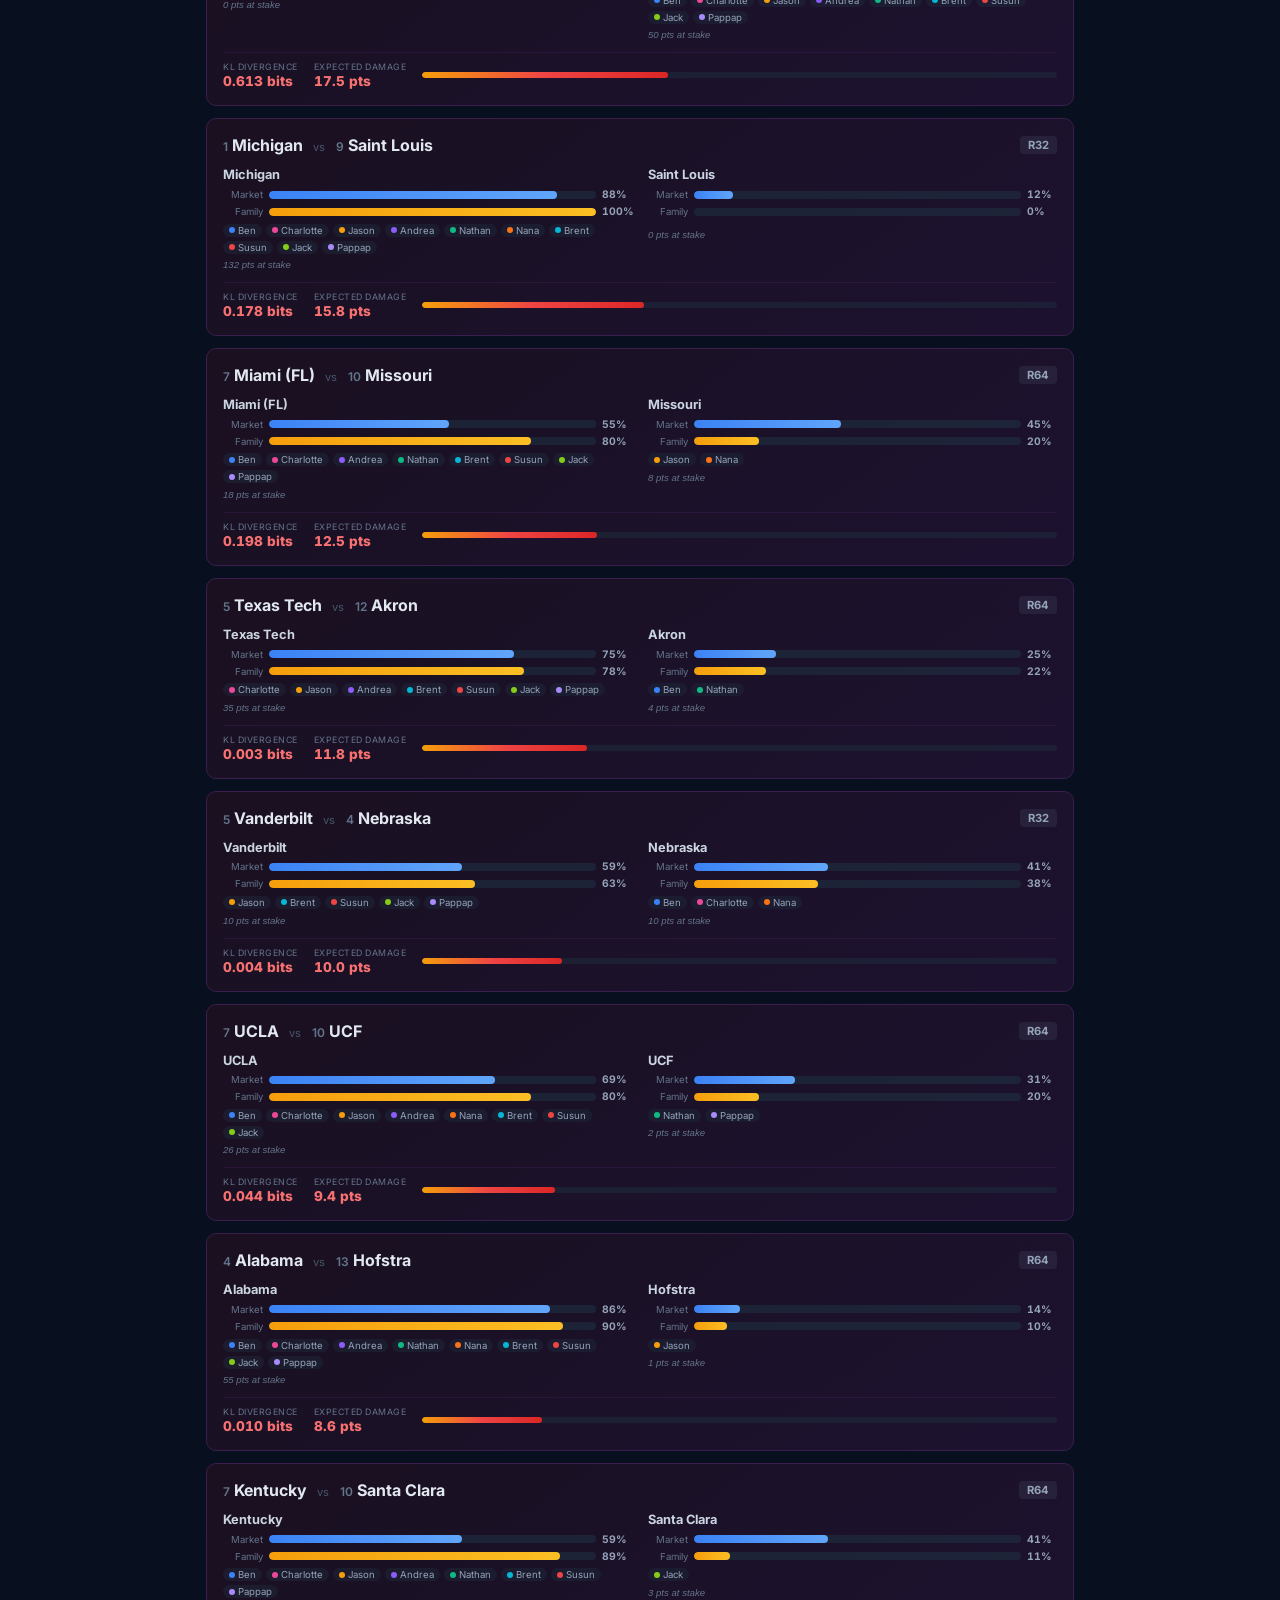
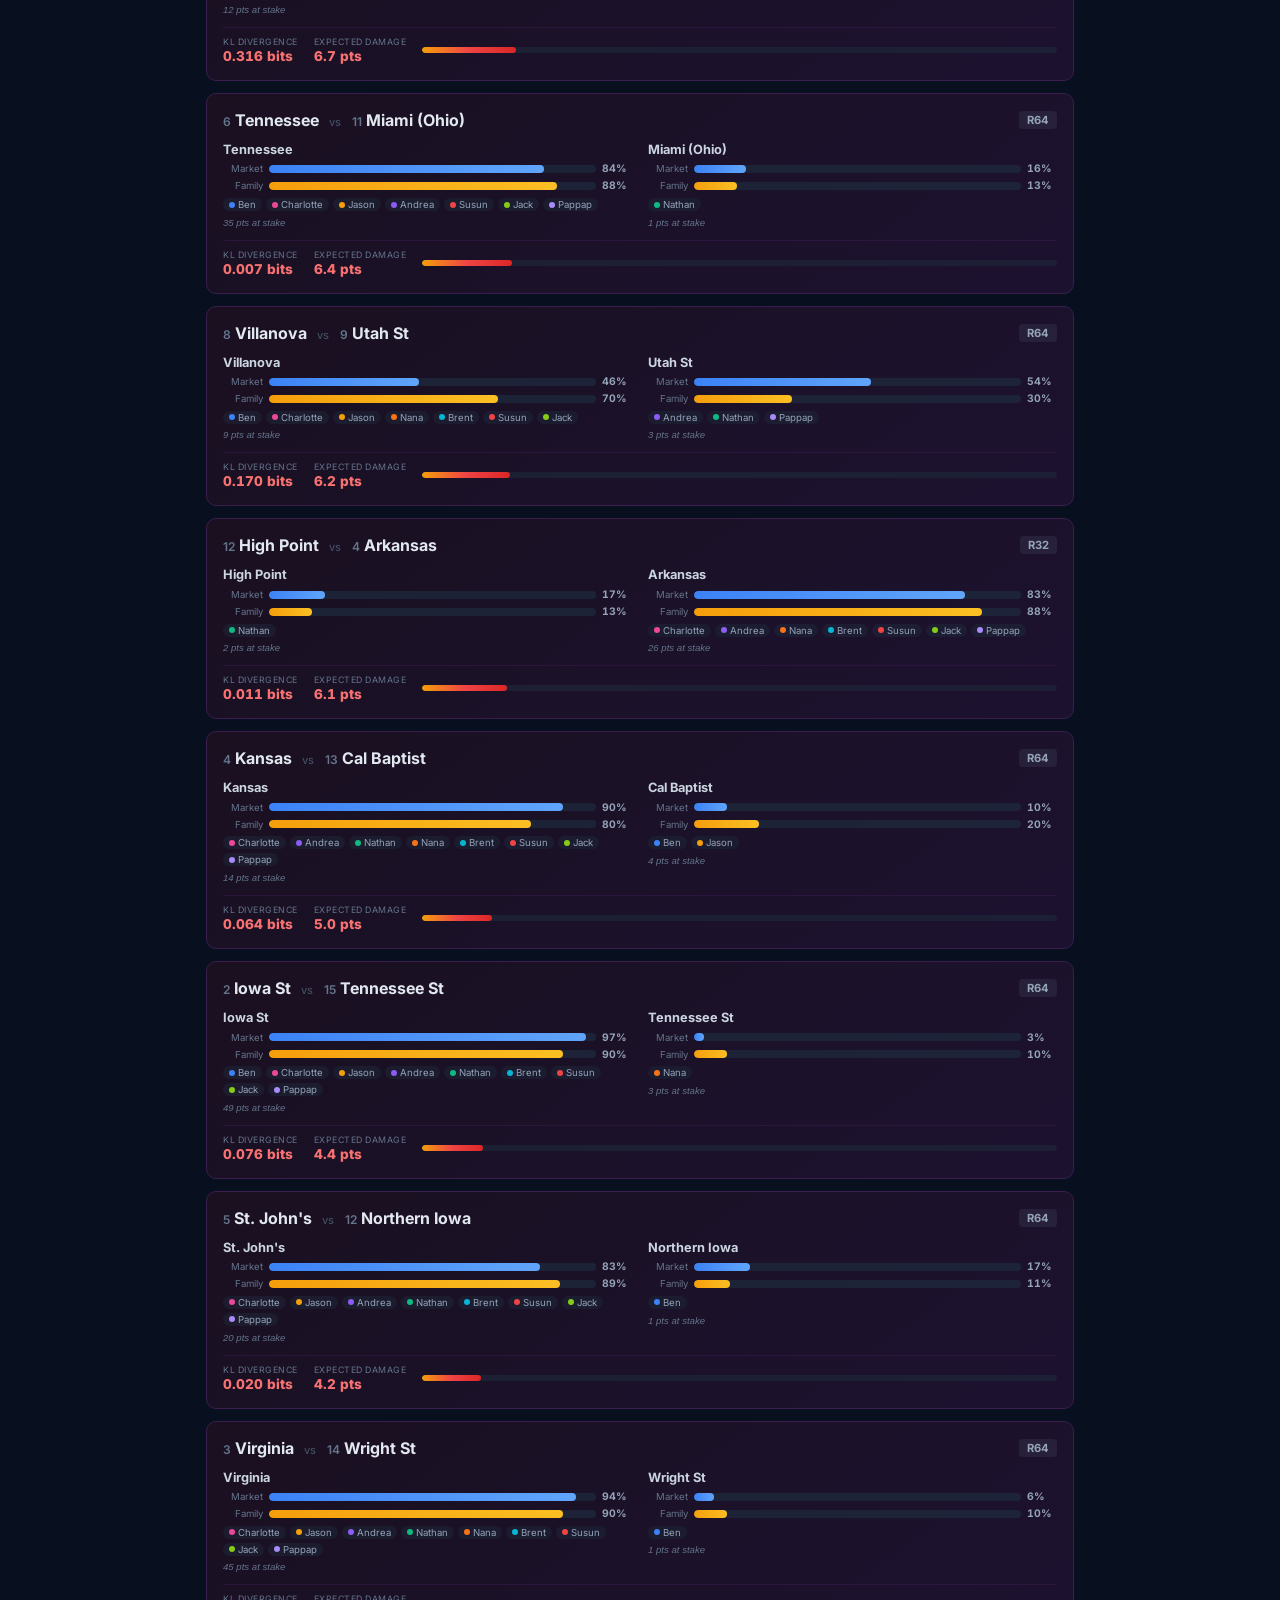
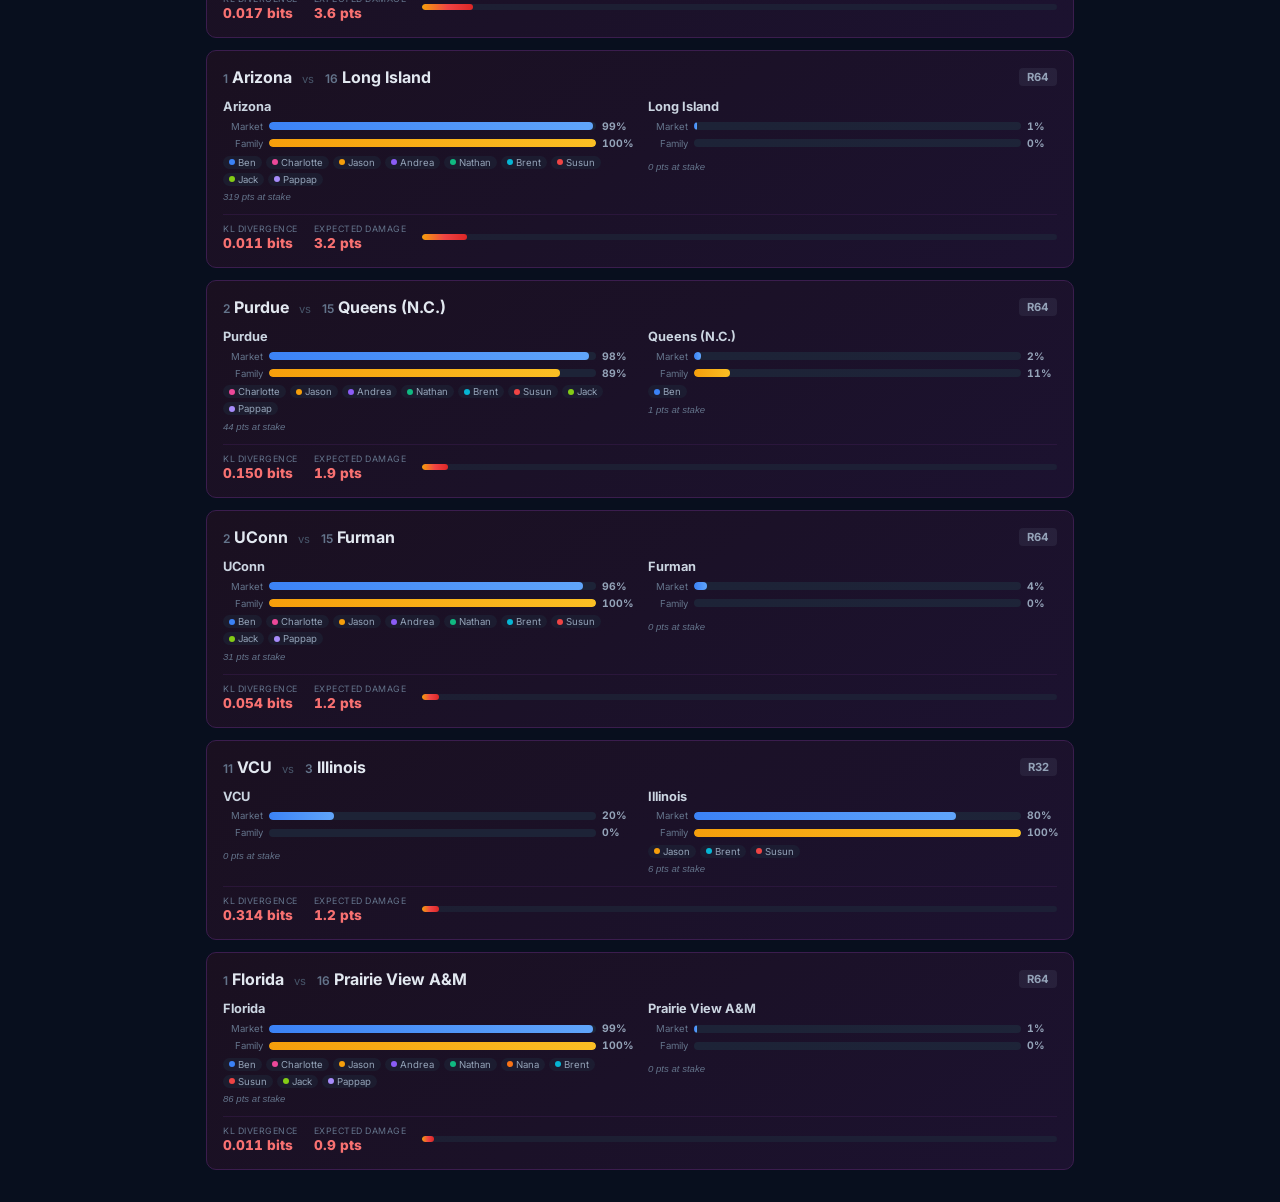
==== commit 0e9b2fca: "Add KL divergence risk analysis section For each pending game with Kalshi odds, computes: - Family p" ====
--- a/index.html
+++ b/index.html
@@ -4,7 +4,7 @@
   <meta charset="UTF-8">
   <meta name="viewport" content="width=device-width, initial-scale=1.0">
   <title>March Madness 2026 — Family Bracket Challenge</title>
-  <link rel="stylesheet" href="styles.css?v=19">
+  <link rel="stylesheet" href="styles.css?v=20">
 </head>
 <body>
   <header>
@@ -49,7 +49,14 @@
     <div class="lb-cards" id="leaderboard-body"></div>
   </section>
 
+  <!-- Risk Analysis section (both mobile and desktop) -->
+  <section class="risk-section" id="risk-section">
+    <h2 class="risk-title">Danger Zone <span class="risk-subtitle">KL Divergence Analysis</span></h2>
+    <p class="risk-desc">Games where our family's picks diverge most from market odds — ranked by expected bracket damage.</p>
+    <div class="risk-cards" id="risk-cards"></div>
+  </section>
+
   <!-- <a href="dev.html" class="dev-link">Dev Editor</a> -->
-  <script src="app.js?v=19"></script>
+  <script src="app.js?v=20"></script>
 </body>
 </html>
--- a/styles.css
+++ b/styles.css
@@ -1097,6 +1097,208 @@
   width: 1200px;
 }
 
+/* ── Risk / KL Divergence Section ───────────── */
+.risk-section {
+  max-width: 900px;
+  margin: 2rem auto;
+  padding: 0 1rem;
+}
+.risk-title {
+  font-size: 1.3rem;
+  font-weight: 800;
+  color: #f87171;
+  text-align: center;
+  margin-bottom: 0.25rem;
+}
+.risk-subtitle {
+  font-size: 0.7rem;
+  font-weight: 400;
+  color: #64748b;
+  margin-left: 0.5rem;
+}
+.risk-desc {
+  text-align: center;
+  font-size: 0.75rem;
+  color: #64748b;
+  margin: 0 0 1.2rem;
+}
+.risk-cards {
+  display: flex;
+  flex-direction: column;
+  gap: 0.75rem;
+}
+.risk-card {
+  background: linear-gradient(145deg, #1a1020, #1c1230);
+  border: 1px solid #3b1d4e;
+  border-radius: 10px;
+  padding: 1rem;
+  transition: border-color 0.2s;
+}
+.risk-card:hover {
+  border-color: #f87171;
+}
+.risk-card-header {
+  display: flex;
+  justify-content: space-between;
+  align-items: center;
+  margin-bottom: 0.75rem;
+}
+.risk-matchup {
+  font-size: 1rem;
+  font-weight: 700;
+  color: #e2e8f0;
+}
+.risk-seed {
+  font-size: 0.75rem;
+  color: #64748b;
+  font-weight: 600;
+}
+.risk-vs {
+  font-size: 0.7rem;
+  color: #475569;
+  margin: 0 0.4rem;
+  font-weight: 400;
+}
+.risk-round {
+  font-size: 0.7rem;
+  font-weight: 700;
+  color: #94a3b8;
+  background: rgba(148, 163, 184, 0.1);
+  padding: 2px 8px;
+  border-radius: 4px;
+}
+
+.risk-comparison {
+  display: grid;
+  grid-template-columns: 1fr 1fr;
+  gap: 1rem;
+  margin-bottom: 0.75rem;
+}
+.risk-team-block {
+  display: flex;
+  flex-direction: column;
+  gap: 0.35rem;
+}
+.risk-team-name {
+  font-size: 0.8rem;
+  font-weight: 700;
+  color: #cbd5e1;
+}
+.risk-bars {
+  display: flex;
+  flex-direction: column;
+  gap: 4px;
+}
+.risk-bar-row {
+  display: flex;
+  align-items: center;
+  gap: 6px;
+}
+.risk-bar-label {
+  font-size: 0.6rem;
+  color: #64748b;
+  width: 40px;
+  text-align: right;
+  flex-shrink: 0;
+}
+.risk-bar-track {
+  flex: 1;
+  height: 8px;
+  background: rgba(30, 41, 59, 0.8);
+  border-radius: 4px;
+  overflow: hidden;
+}
+.risk-bar-fill {
+  height: 100%;
+  border-radius: 4px;
+  transition: width 0.4s ease;
+}
+.risk-bar-fill.market {
+  background: linear-gradient(90deg, #3b82f6, #60a5fa);
+}
+.risk-bar-fill.family {
+  background: linear-gradient(90deg, #f59e0b, #fbbf24);
+}
+.risk-bar-val {
+  font-size: 0.65rem;
+  font-weight: 700;
+  color: #94a3b8;
+  width: 30px;
+  font-variant-numeric: tabular-nums;
+}
+
+.risk-pickers {
+  display: flex;
+  flex-wrap: wrap;
+  gap: 4px;
+}
+.risk-picker-chip {
+  display: inline-flex;
+  align-items: center;
+  gap: 3px;
+  font-size: 0.6rem;
+  color: #94a3b8;
+  background: rgba(30, 41, 59, 0.5);
+  padding: 1px 6px;
+  border-radius: 8px;
+}
+.risk-picker-dot {
+  width: 6px;
+  height: 6px;
+  border-radius: 50%;
+  flex-shrink: 0;
+}
+.risk-downstream {
+  font-size: 0.6rem;
+  color: #64748b;
+  font-style: italic;
+}
+
+.risk-card-footer {
+  display: flex;
+  flex-wrap: wrap;
+  align-items: center;
+  gap: 1rem;
+  padding-top: 0.5rem;
+  border-top: 1px solid rgba(59, 29, 78, 0.5);
+}
+.risk-metric {
+  display: flex;
+  flex-direction: column;
+  gap: 1px;
+}
+.risk-metric-label {
+  font-size: 0.55rem;
+  color: #64748b;
+  text-transform: uppercase;
+  letter-spacing: 0.5px;
+}
+.risk-metric-val {
+  font-size: 0.85rem;
+  font-weight: 800;
+  color: #f87171;
+  font-variant-numeric: tabular-nums;
+}
+.risk-danger-bar {
+  flex: 1;
+  min-width: 80px;
+  height: 6px;
+  background: rgba(30, 41, 59, 0.6);
+  border-radius: 3px;
+  overflow: hidden;
+}
+.risk-danger-fill {
+  height: 100%;
+  border-radius: 3px;
+  background: linear-gradient(90deg, #f59e0b, #ef4444, #dc2626);
+}
+.risk-empty {
+  text-align: center;
+  color: #64748b;
+  font-size: 0.8rem;
+  padding: 2rem;
+}
+
 /* ── Responsive ─────────────────────────────── */
 @media (max-width: 768px) {
   header h1 { font-size: 1.4rem; letter-spacing: 2px; }
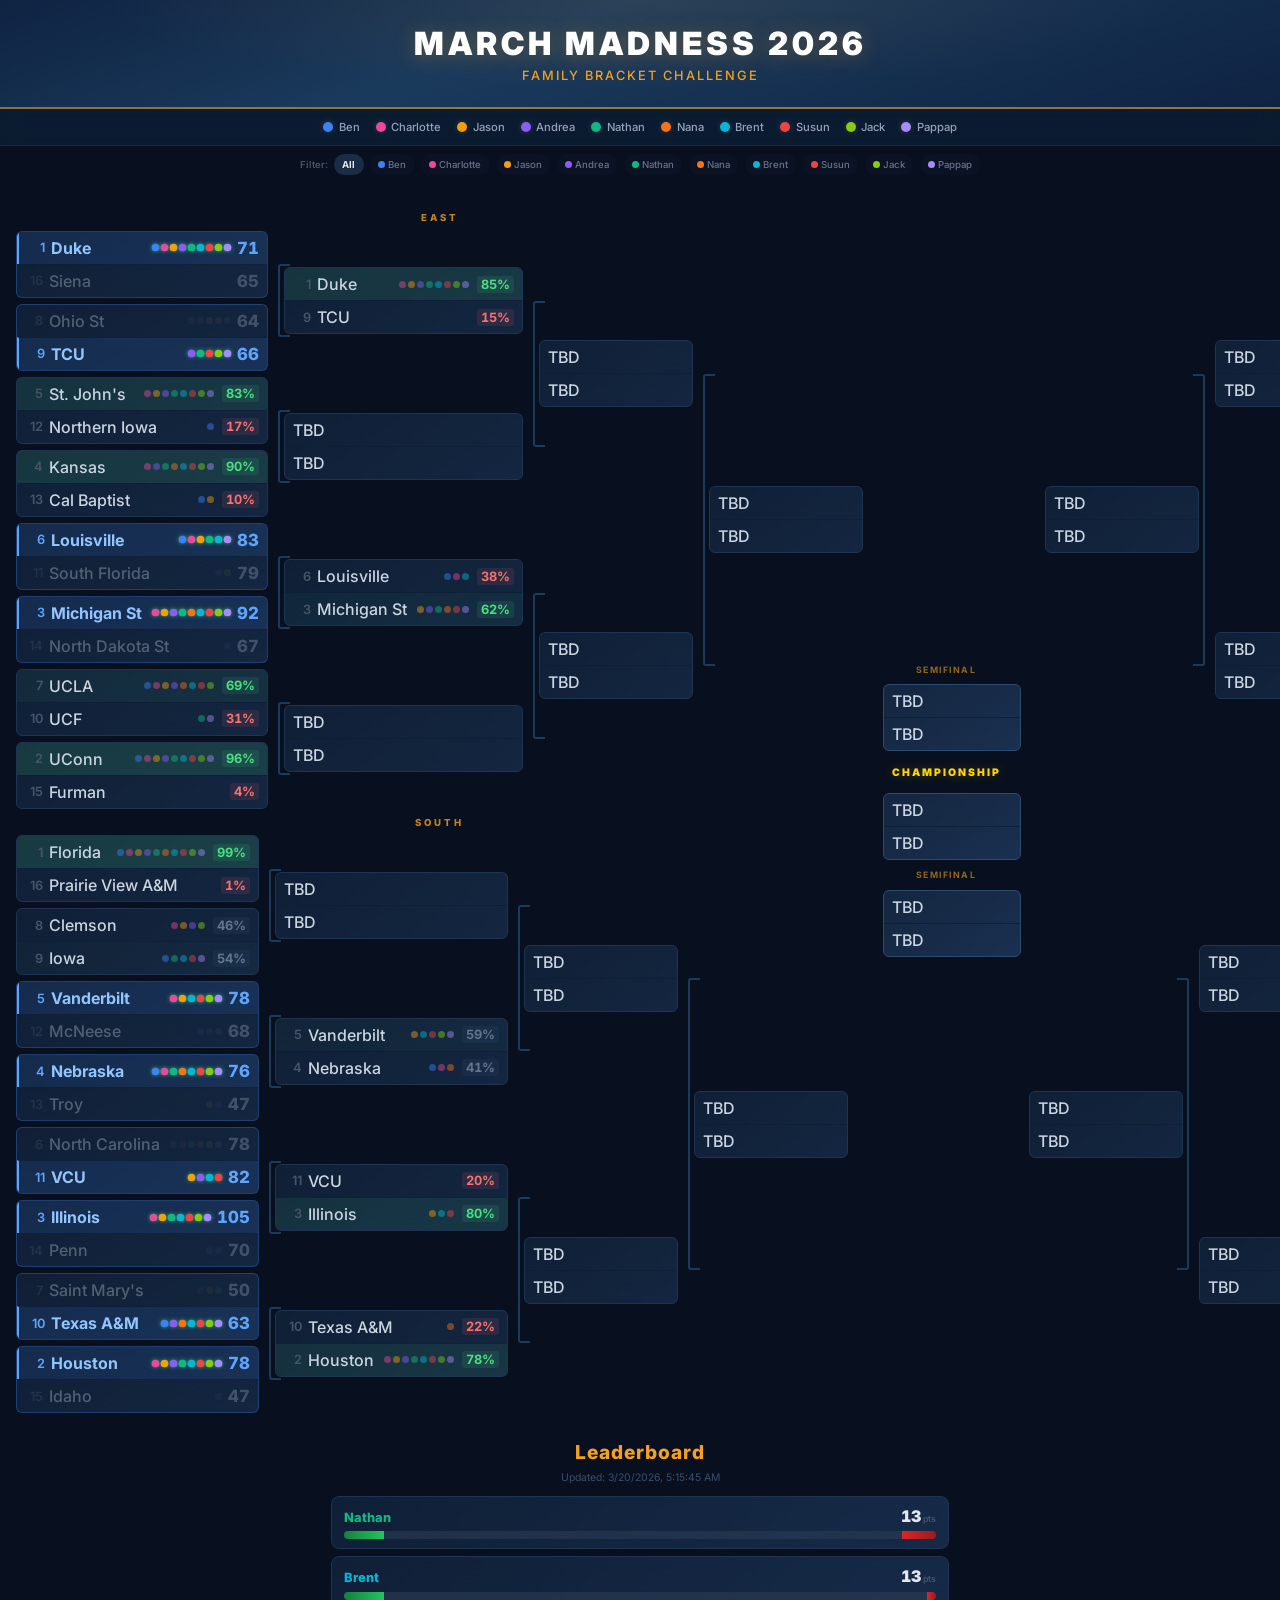
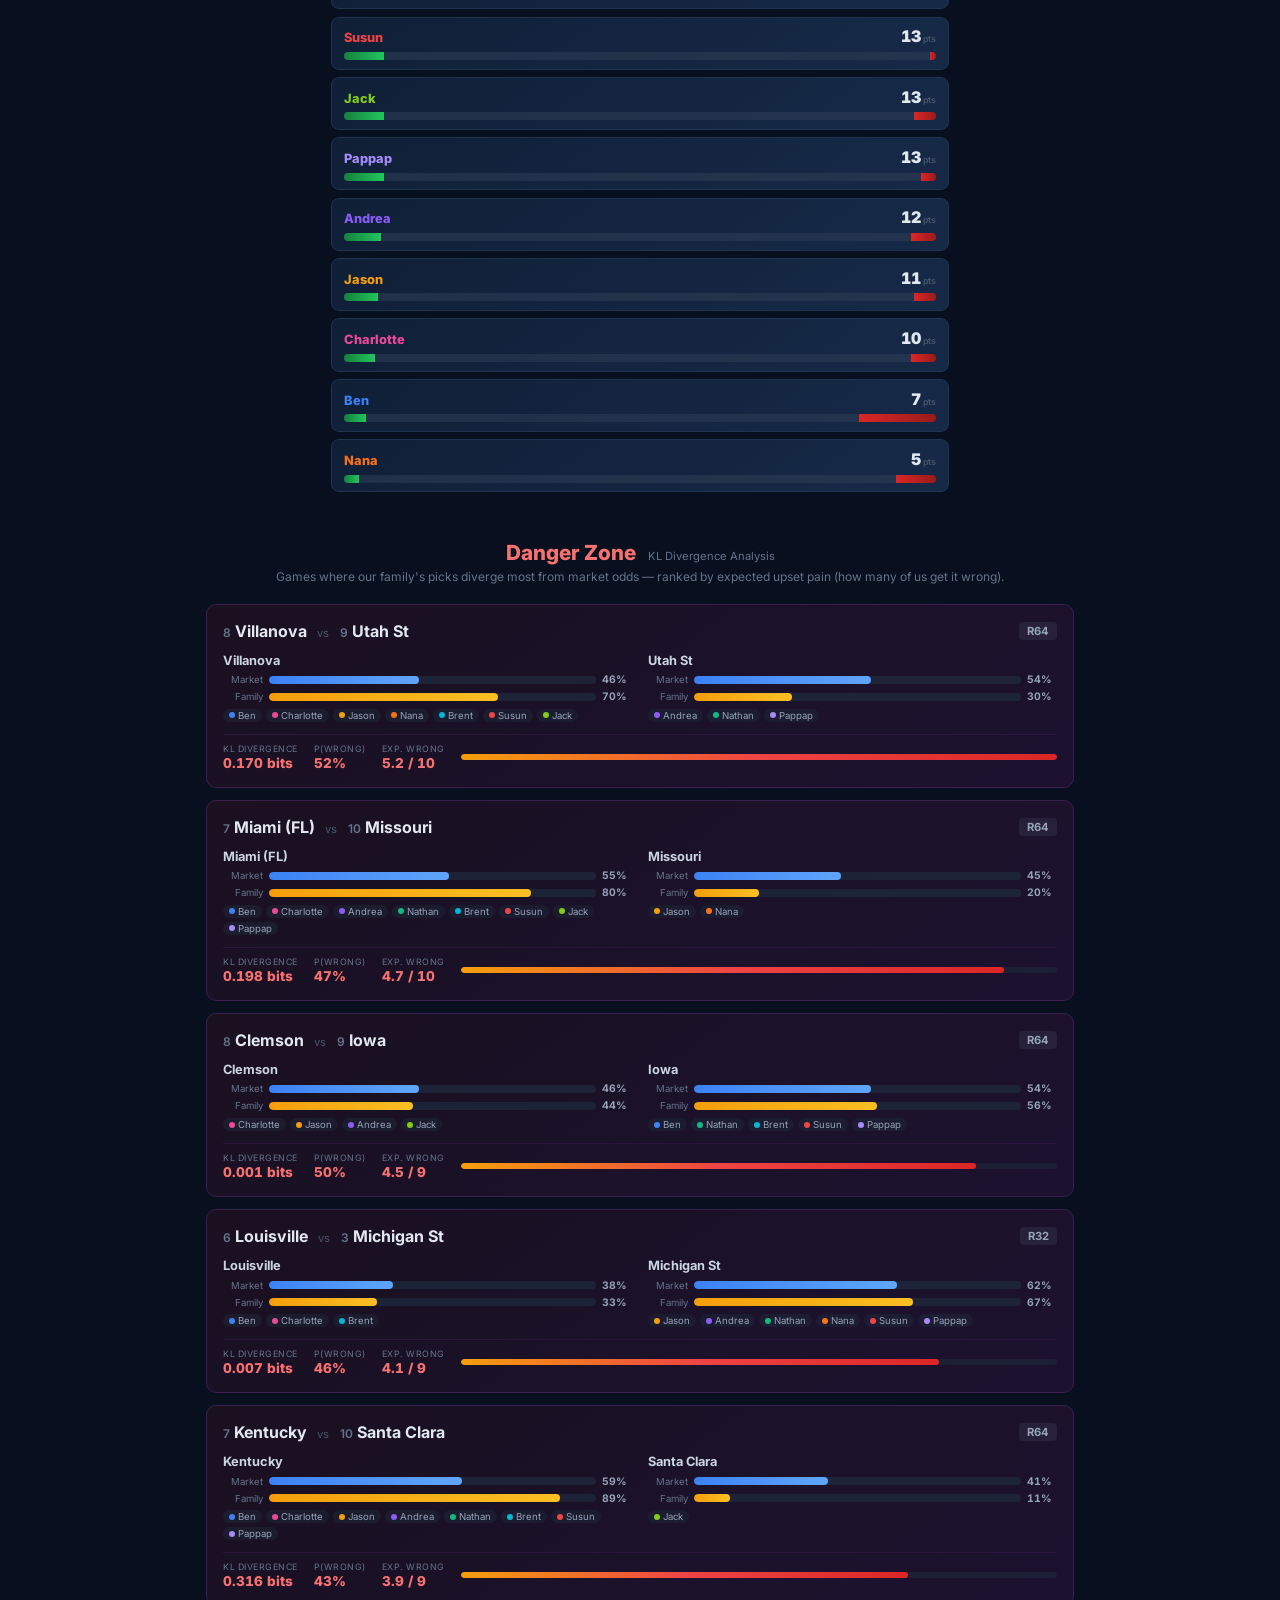
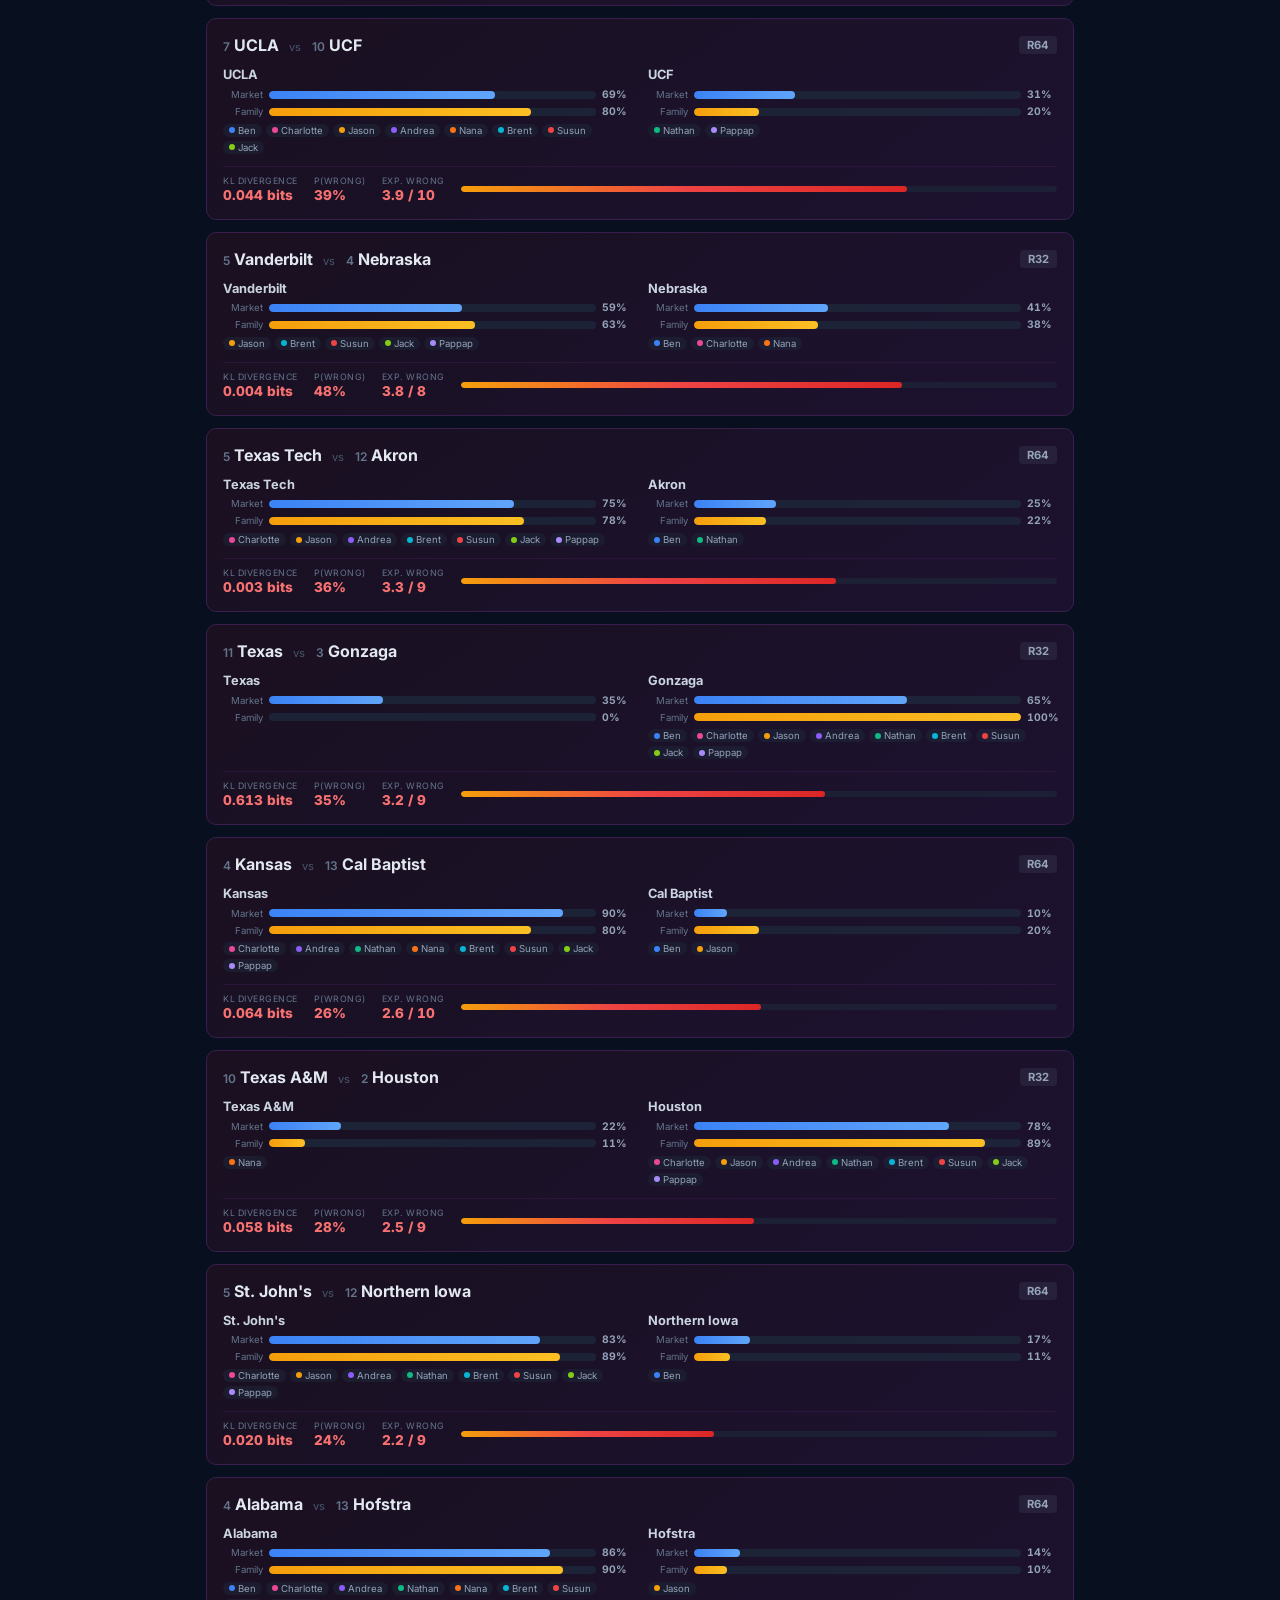
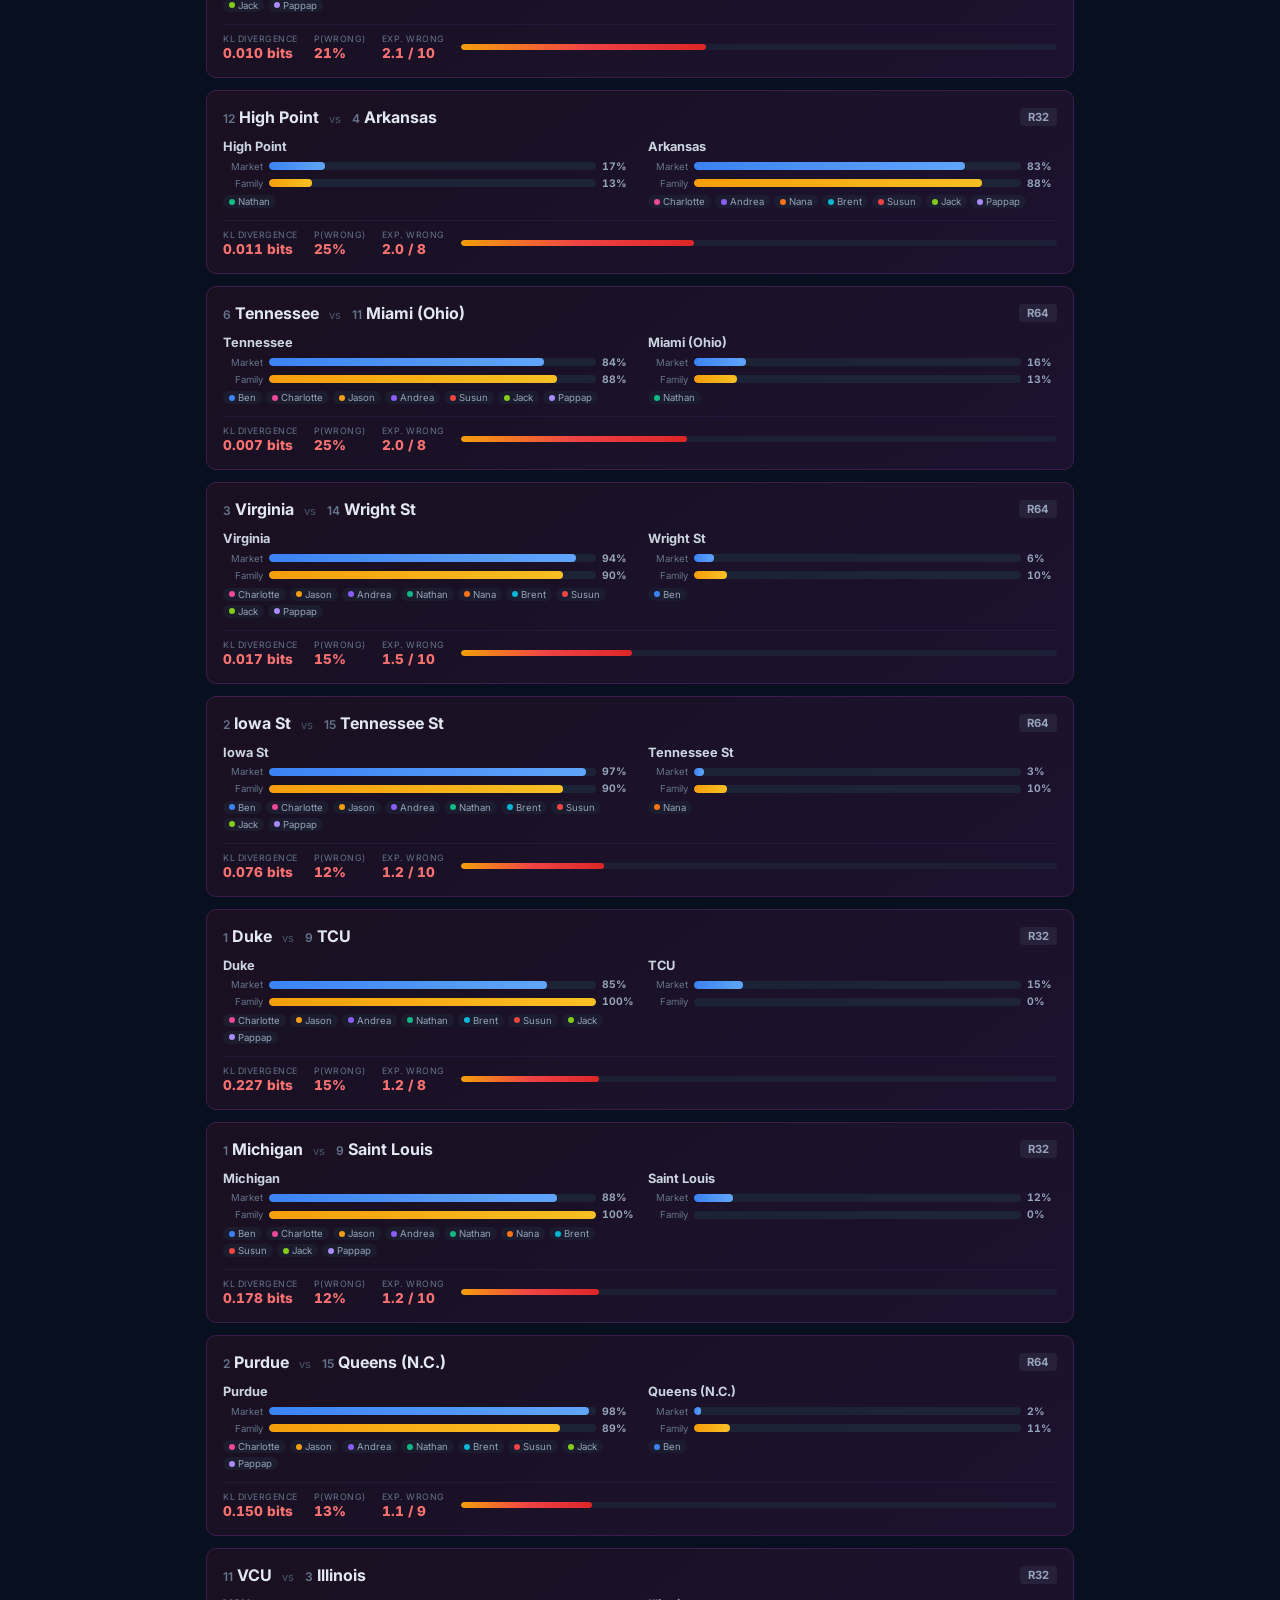
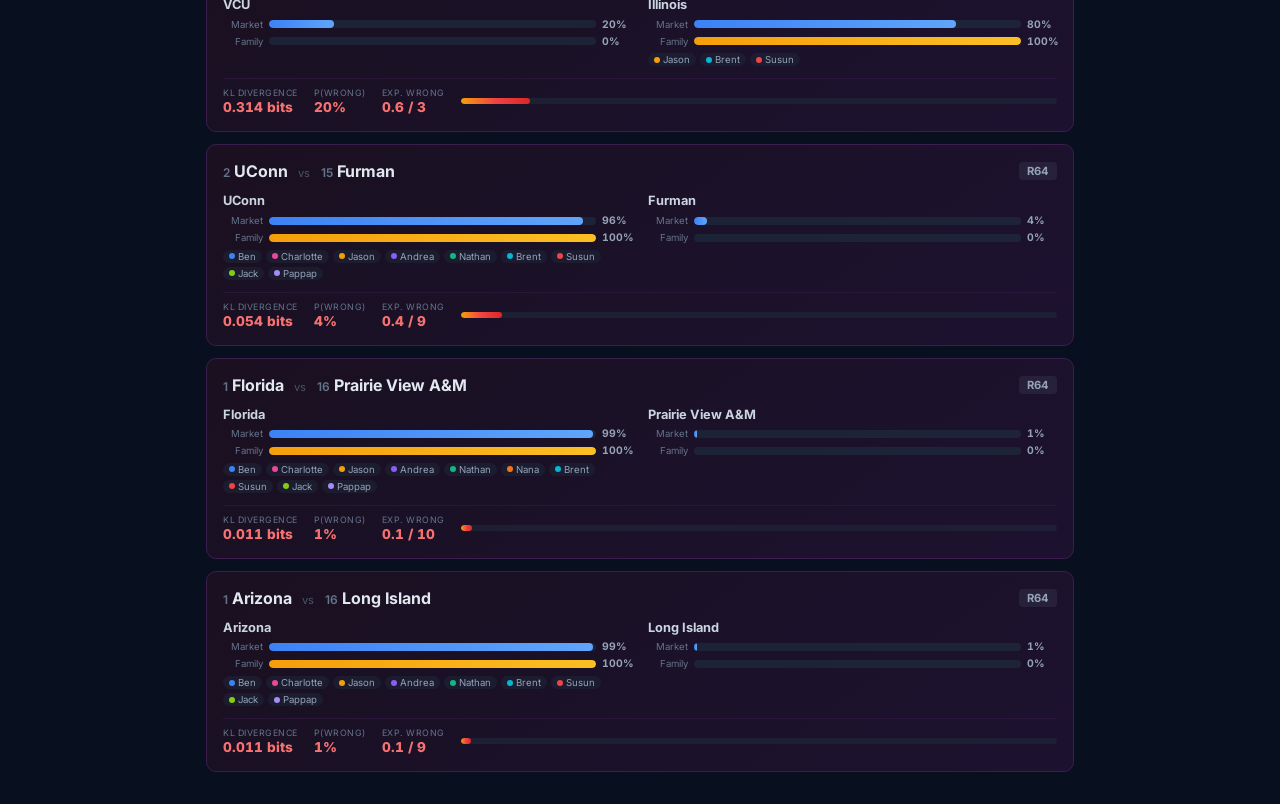
==== commit 198183db: "Simplify risk analysis to pure upset probability Remove point-weighted expected damage. Now uses sim" ====
--- a/index.html
+++ b/index.html
@@ -4,7 +4,7 @@
   <meta charset="UTF-8">
   <meta name="viewport" content="width=device-width, initial-scale=1.0">
   <title>March Madness 2026 — Family Bracket Challenge</title>
-  <link rel="stylesheet" href="styles.css?v=20">
+  <link rel="stylesheet" href="styles.css?v=21">
 </head>
 <body>
   <header>
@@ -52,11 +52,11 @@
   <!-- Risk Analysis section (both mobile and desktop) -->
   <section class="risk-section" id="risk-section">
     <h2 class="risk-title">Danger Zone <span class="risk-subtitle">KL Divergence Analysis</span></h2>
-    <p class="risk-desc">Games where our family's picks diverge most from market odds — ranked by expected bracket damage.</p>
+    <p class="risk-desc">Games where our family's picks diverge most from market odds — ranked by expected upset pain (how many of us get it wrong).</p>
     <div class="risk-cards" id="risk-cards"></div>
   </section>
 
   <!-- <a href="dev.html" class="dev-link">Dev Editor</a> -->
-  <script src="app.js?v=20"></script>
+  <script src="app.js?v=21"></script>
 </body>
 </html>
--- a/styles.css
+++ b/styles.css
@@ -1248,12 +1248,6 @@
   border-radius: 50%;
   flex-shrink: 0;
 }
-.risk-downstream {
-  font-size: 0.6rem;
-  color: #64748b;
-  font-style: italic;
-}
-
 .risk-card-footer {
   display: flex;
   flex-wrap: wrap;
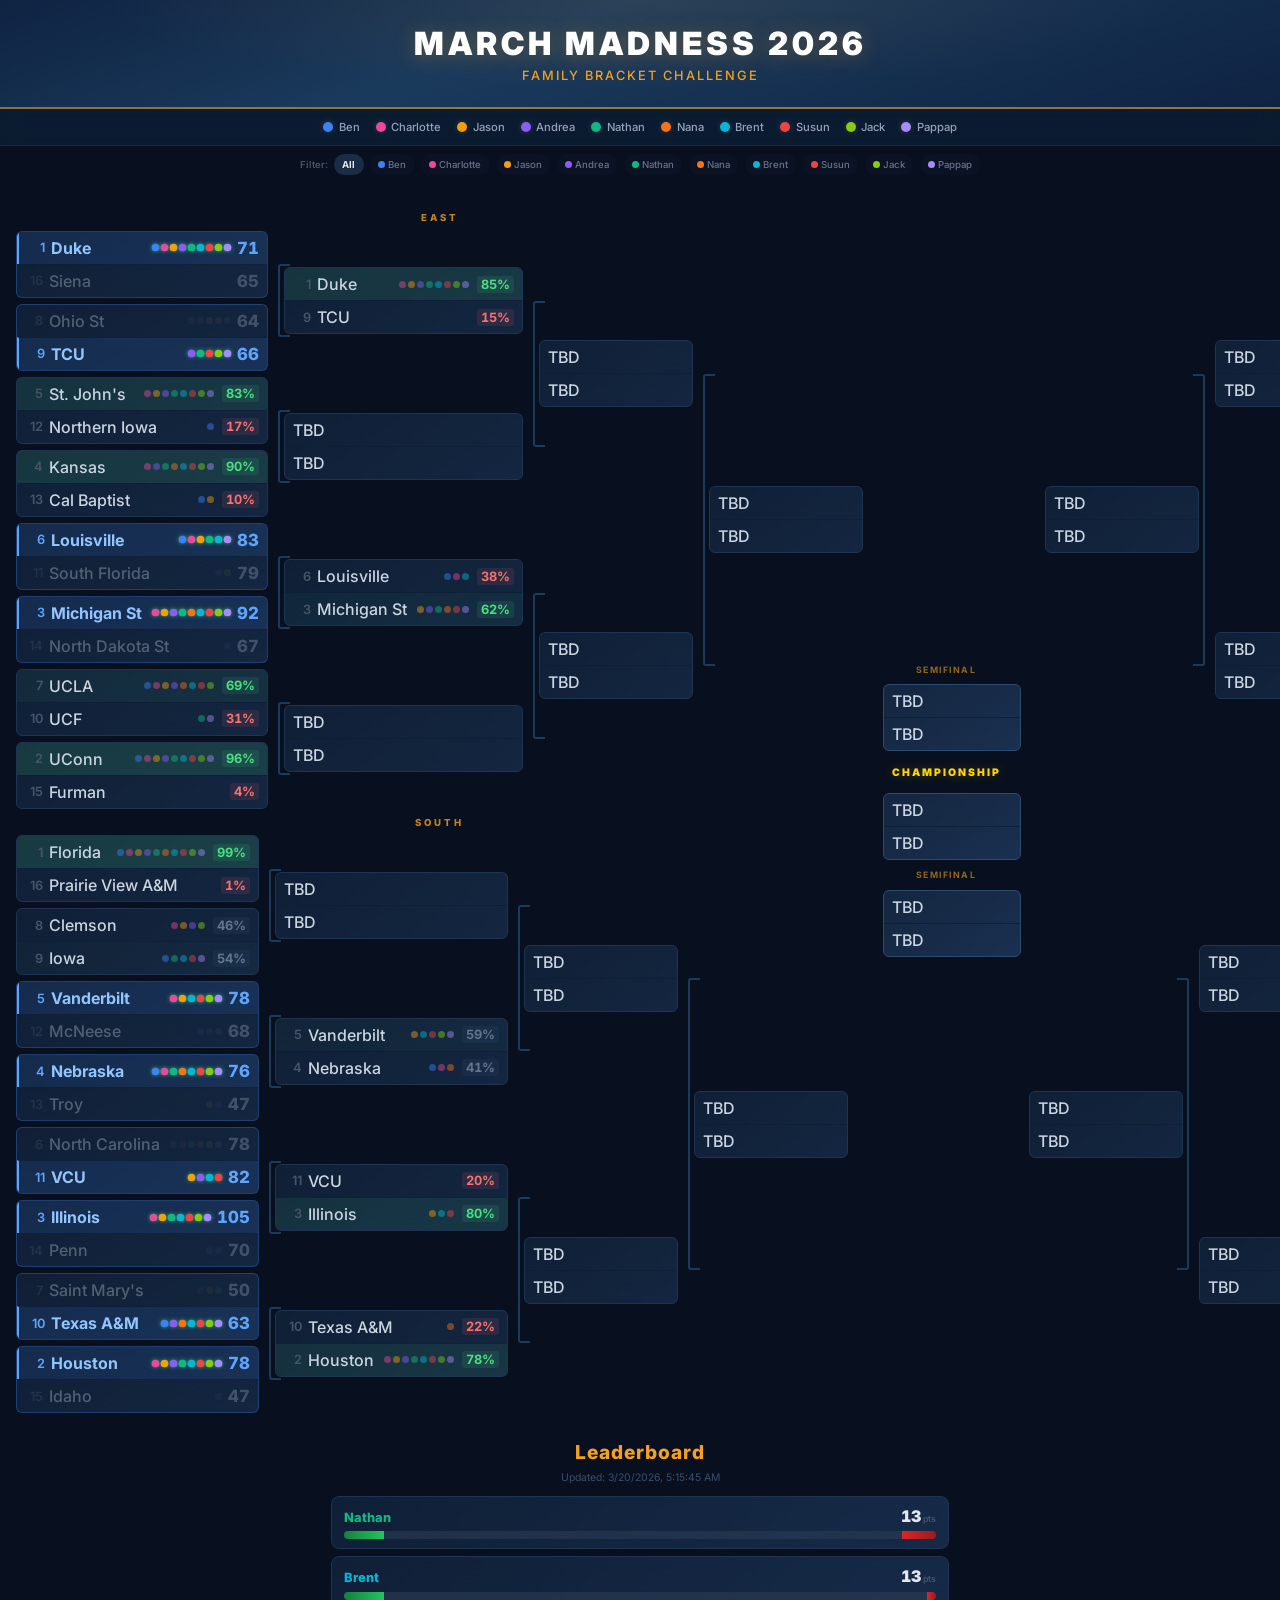
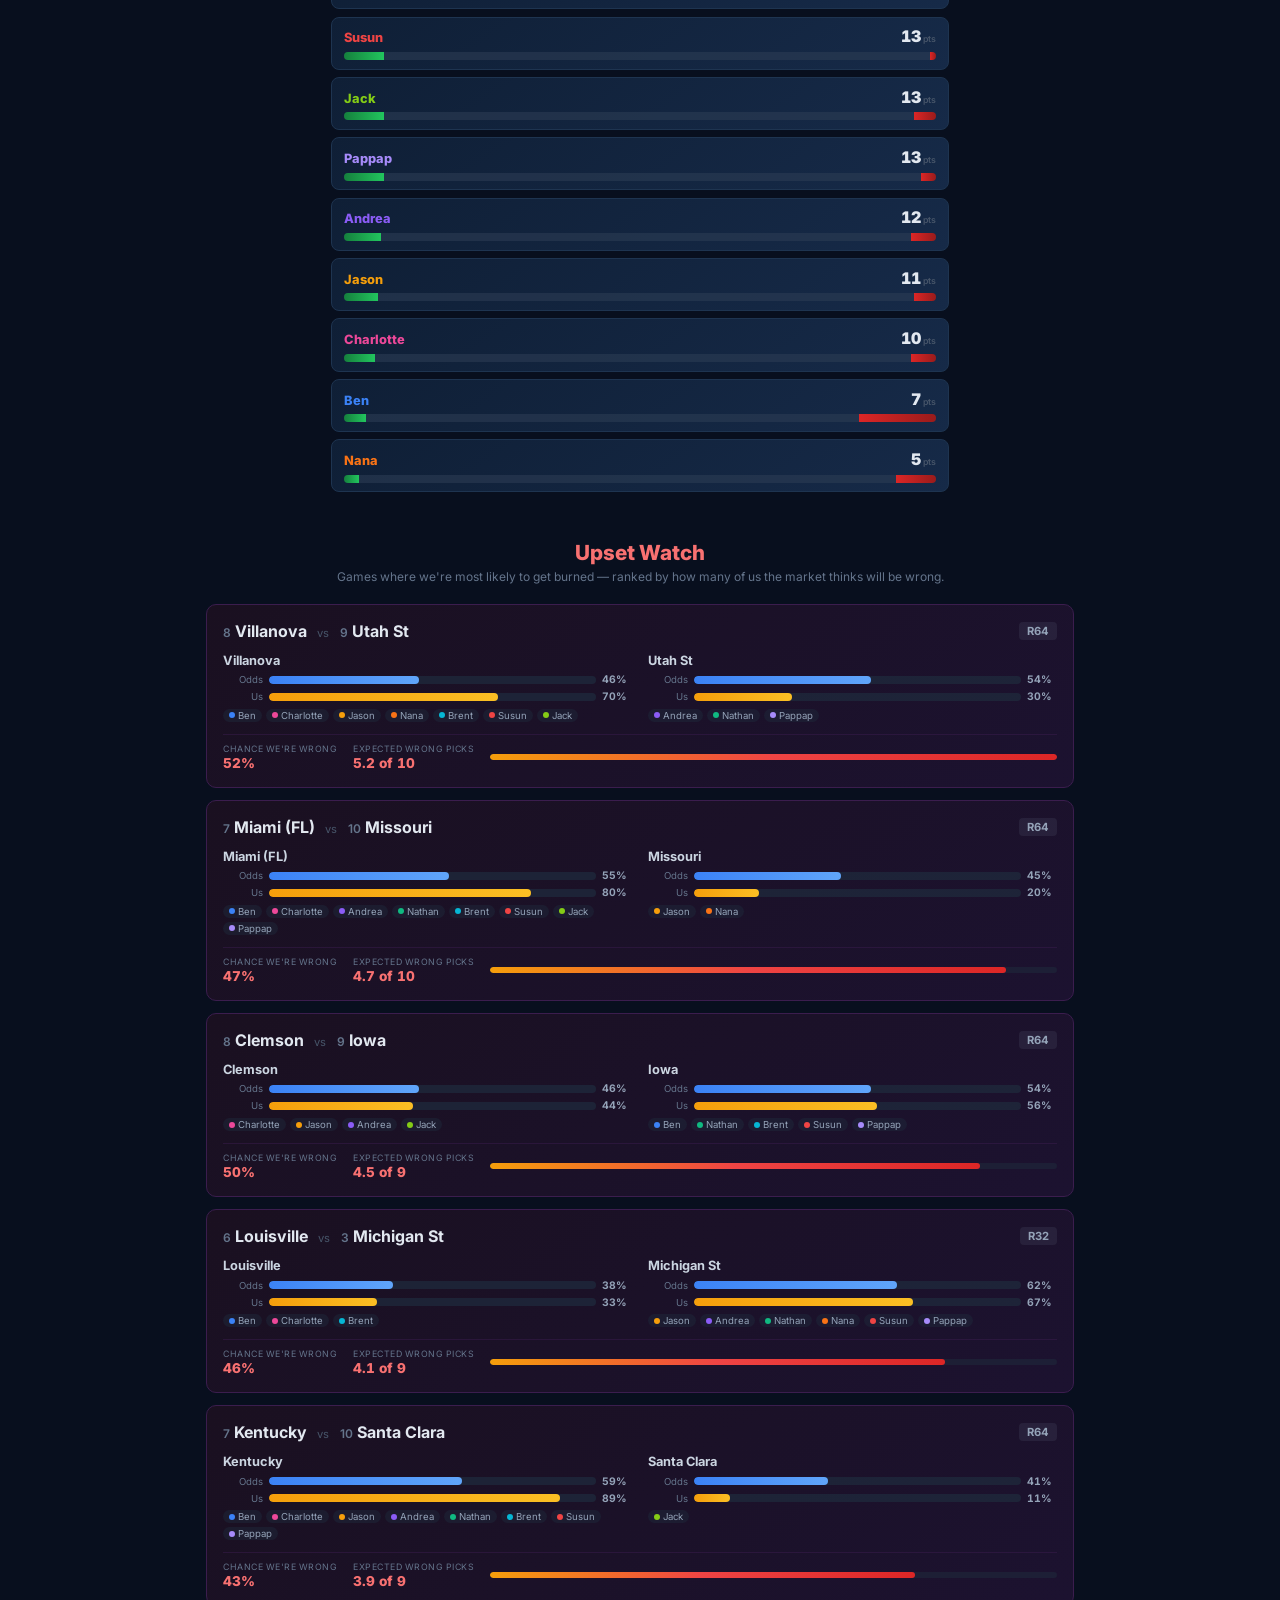
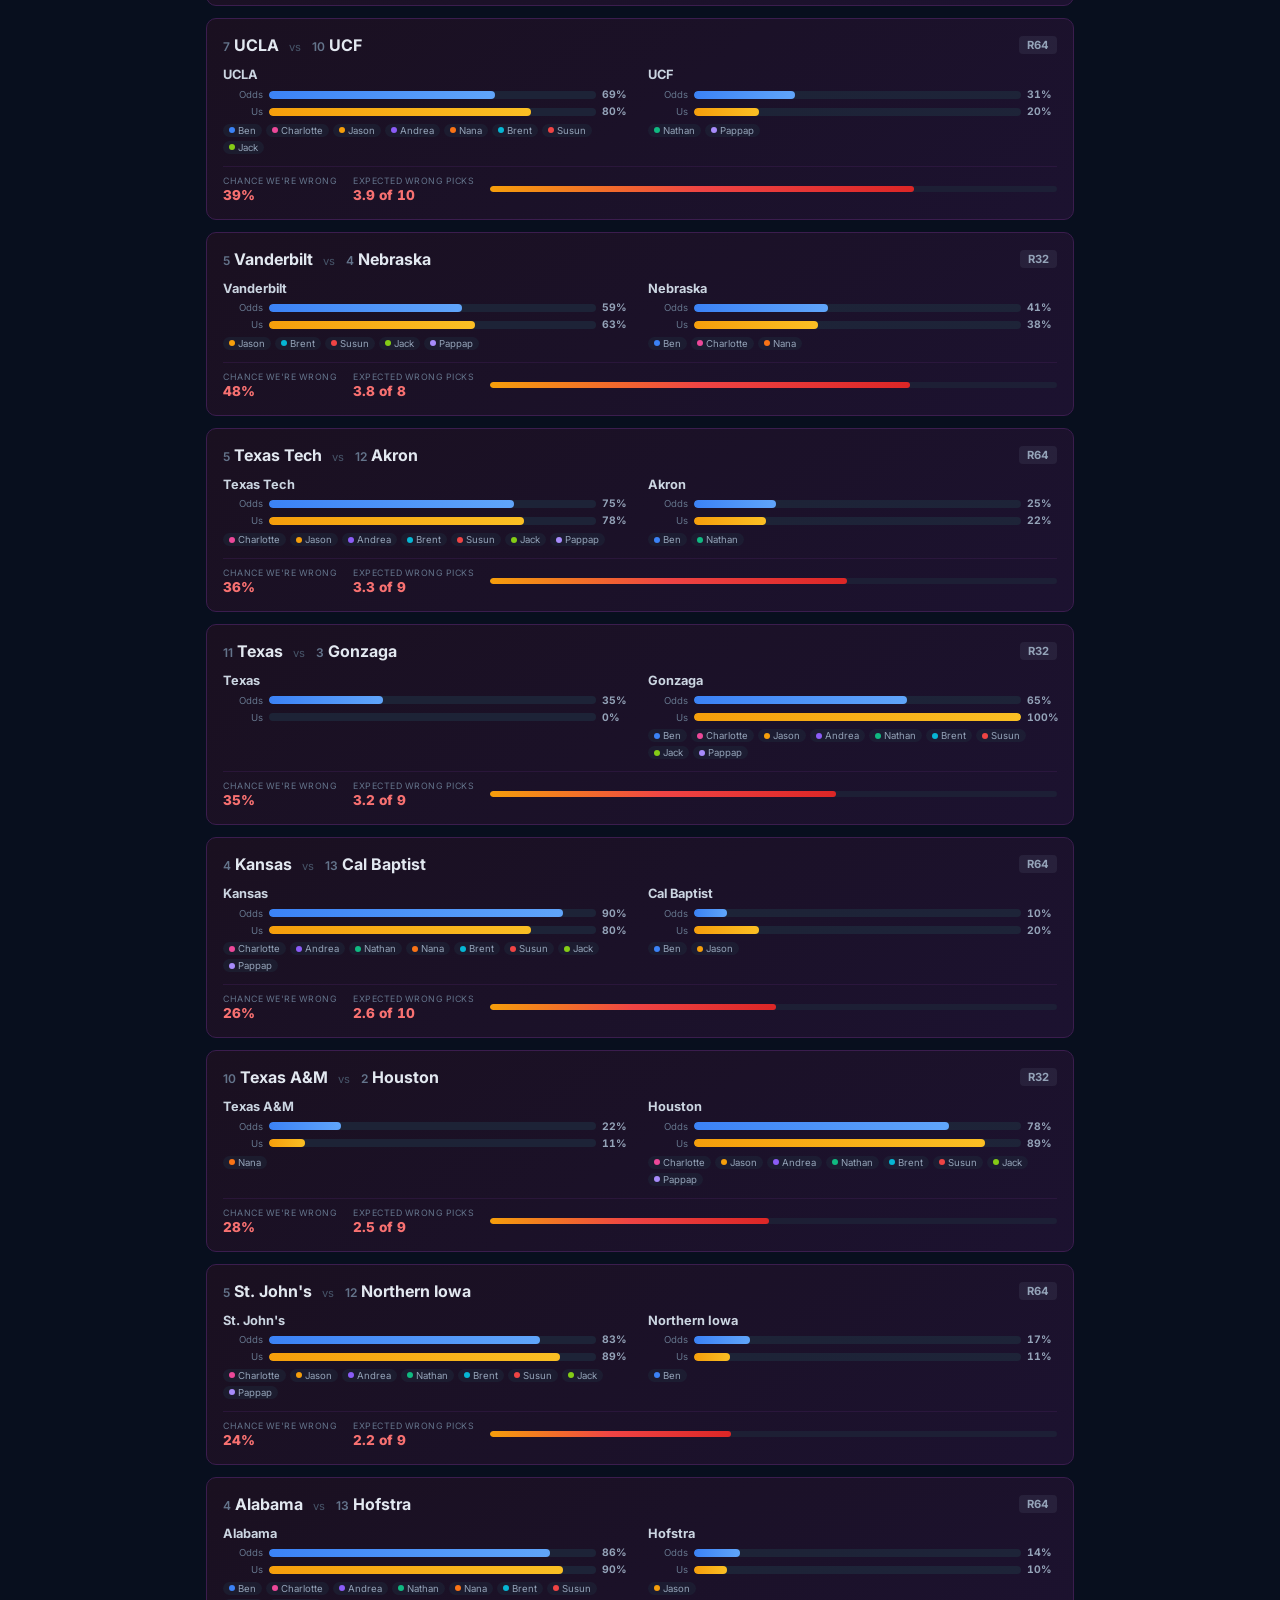
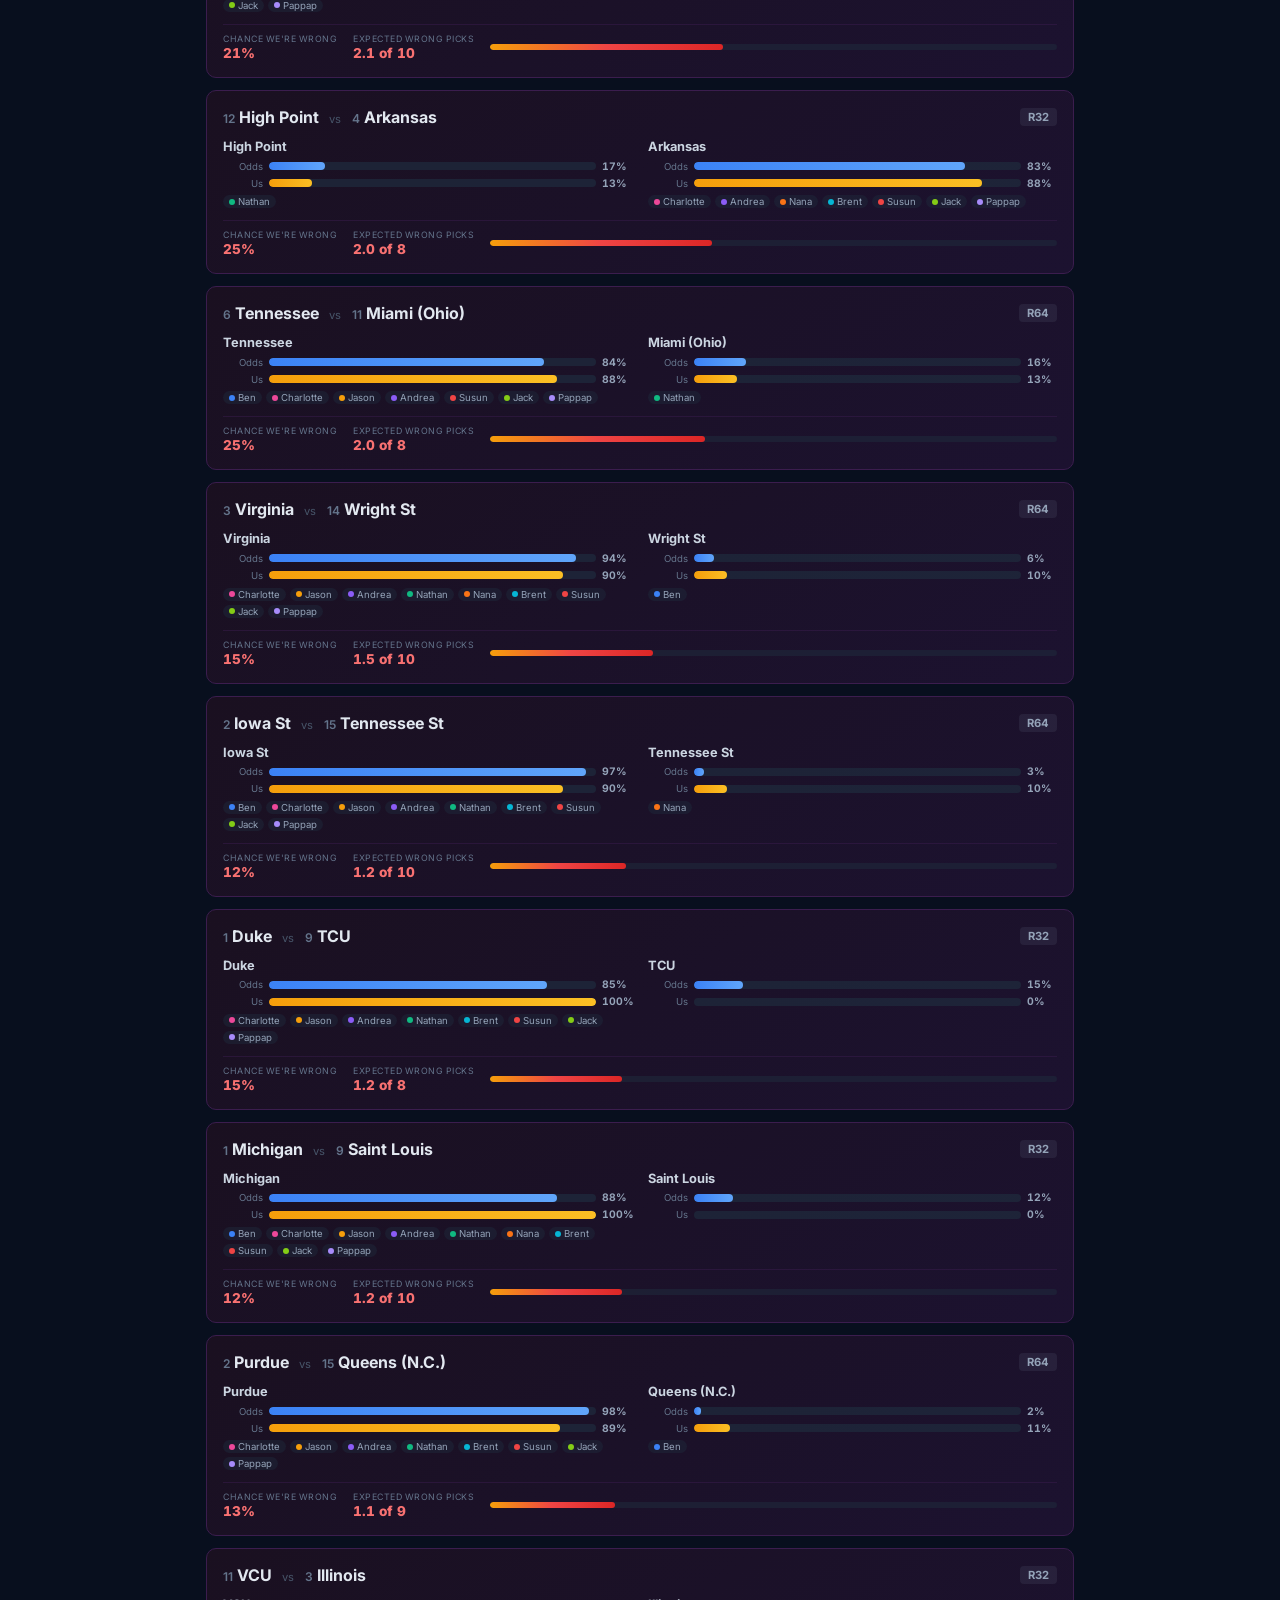
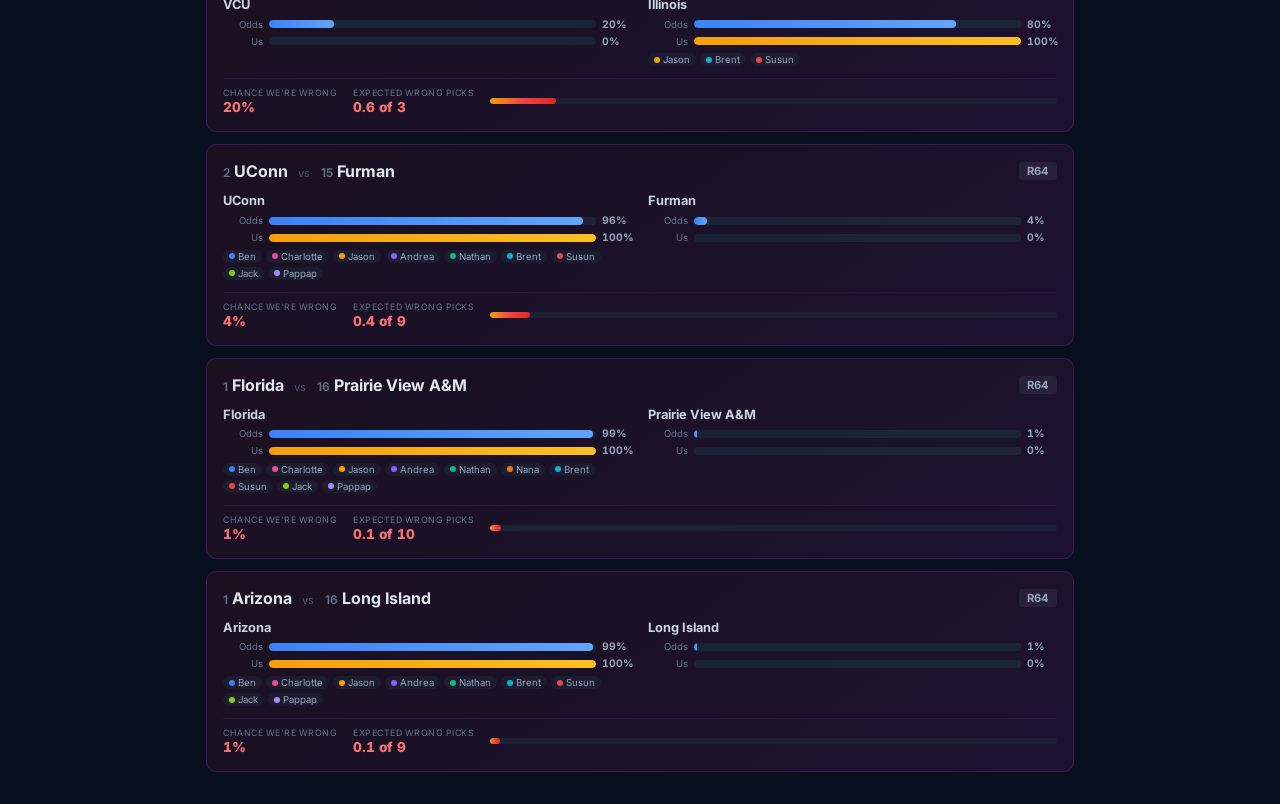
==== commit 3bde06b4: "Use plain language in Upset Watch section Renamed from "Danger Zone / KL Divergence" to "Upset Watch" ====
--- a/index.html
+++ b/index.html
@@ -4,7 +4,7 @@
   <meta charset="UTF-8">
   <meta name="viewport" content="width=device-width, initial-scale=1.0">
   <title>March Madness 2026 — Family Bracket Challenge</title>
-  <link rel="stylesheet" href="styles.css?v=21">
+  <link rel="stylesheet" href="styles.css?v=22">
 </head>
 <body>
   <header>
@@ -51,12 +51,12 @@
 
   <!-- Risk Analysis section (both mobile and desktop) -->
   <section class="risk-section" id="risk-section">
-    <h2 class="risk-title">Danger Zone <span class="risk-subtitle">KL Divergence Analysis</span></h2>
-    <p class="risk-desc">Games where our family's picks diverge most from market odds — ranked by expected upset pain (how many of us get it wrong).</p>
+    <h2 class="risk-title">Upset Watch</h2>
+    <p class="risk-desc">Games where we're most likely to get burned — ranked by how many of us the market thinks will be wrong.</p>
     <div class="risk-cards" id="risk-cards"></div>
   </section>
 
   <!-- <a href="dev.html" class="dev-link">Dev Editor</a> -->
-  <script src="app.js?v=21"></script>
+  <script src="app.js?v=22"></script>
 </body>
 </html>
--- a/styles.css
+++ b/styles.css
@@ -1110,12 +1110,6 @@
   text-align: center;
   margin-bottom: 0.25rem;
 }
-.risk-subtitle {
-  font-size: 0.7rem;
-  font-weight: 400;
-  color: #64748b;
-  margin-left: 0.5rem;
-}
 .risk-desc {
   text-align: center;
   font-size: 0.75rem;
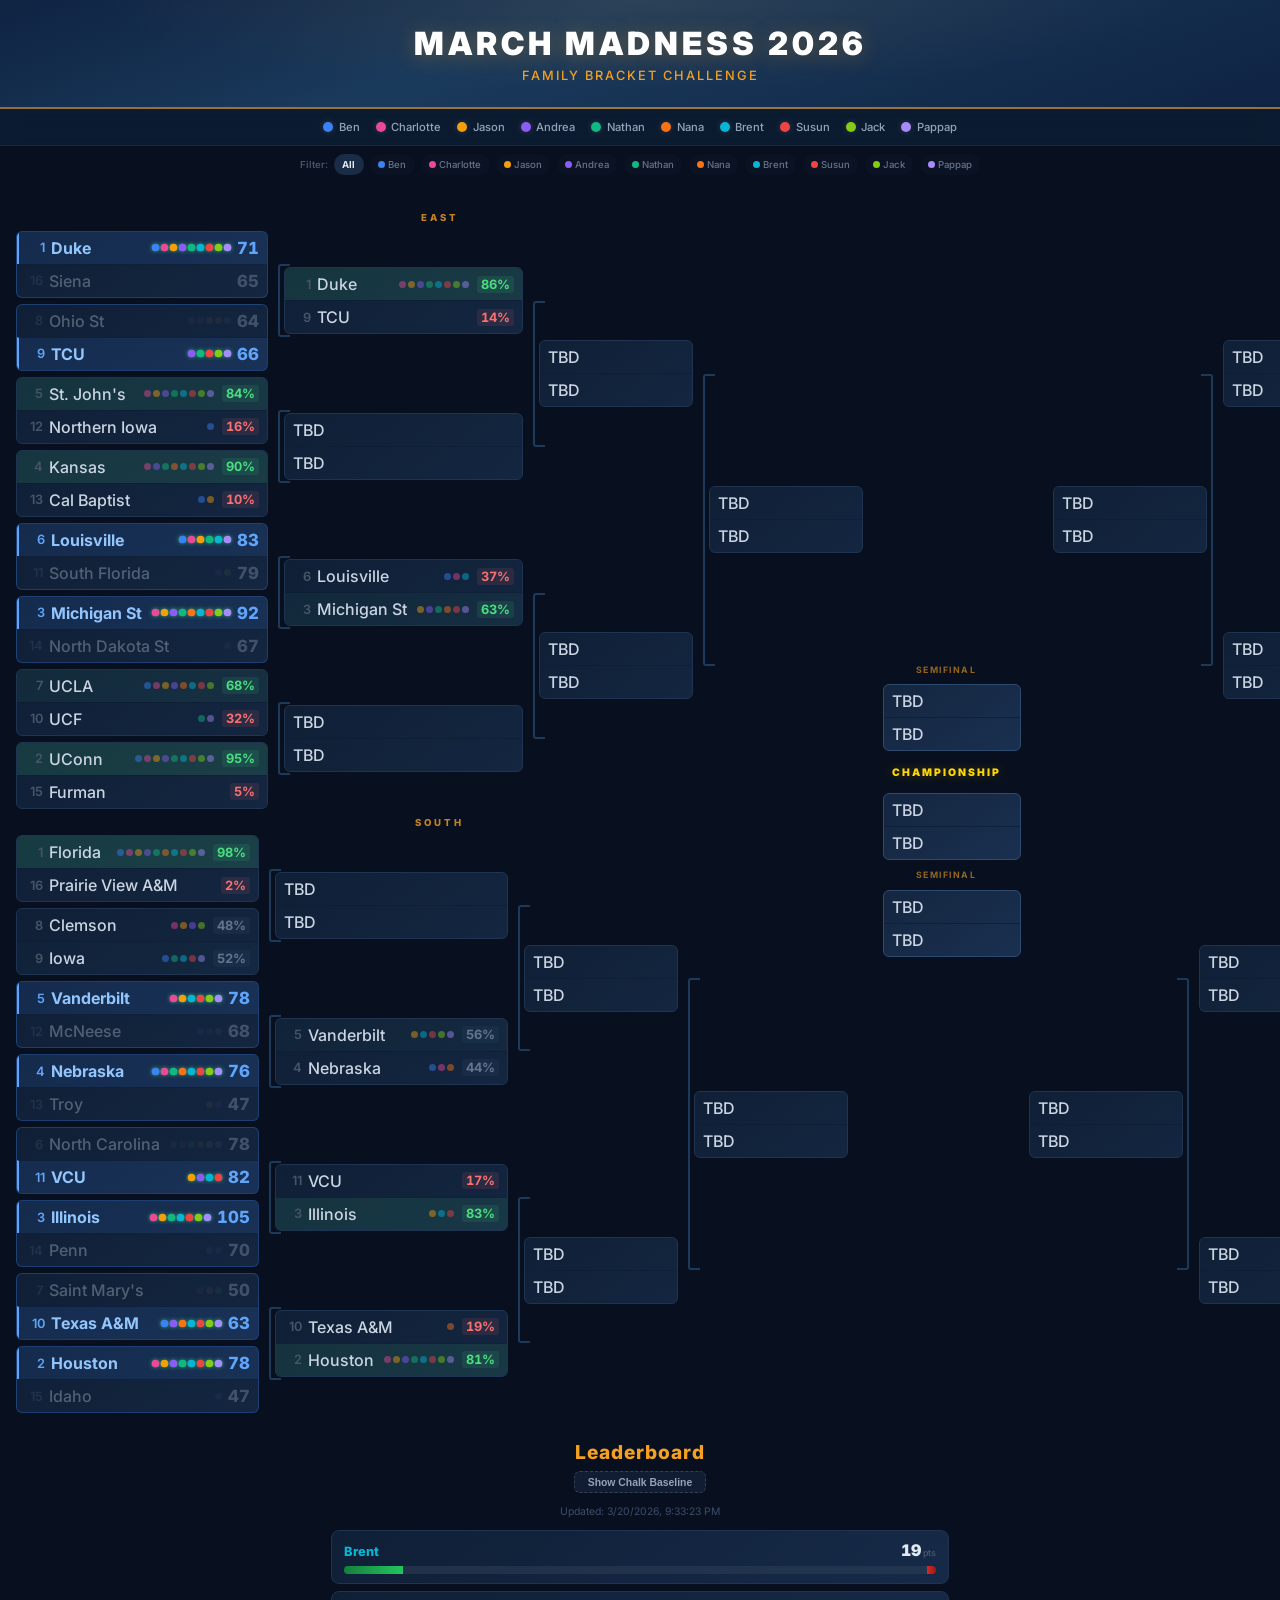
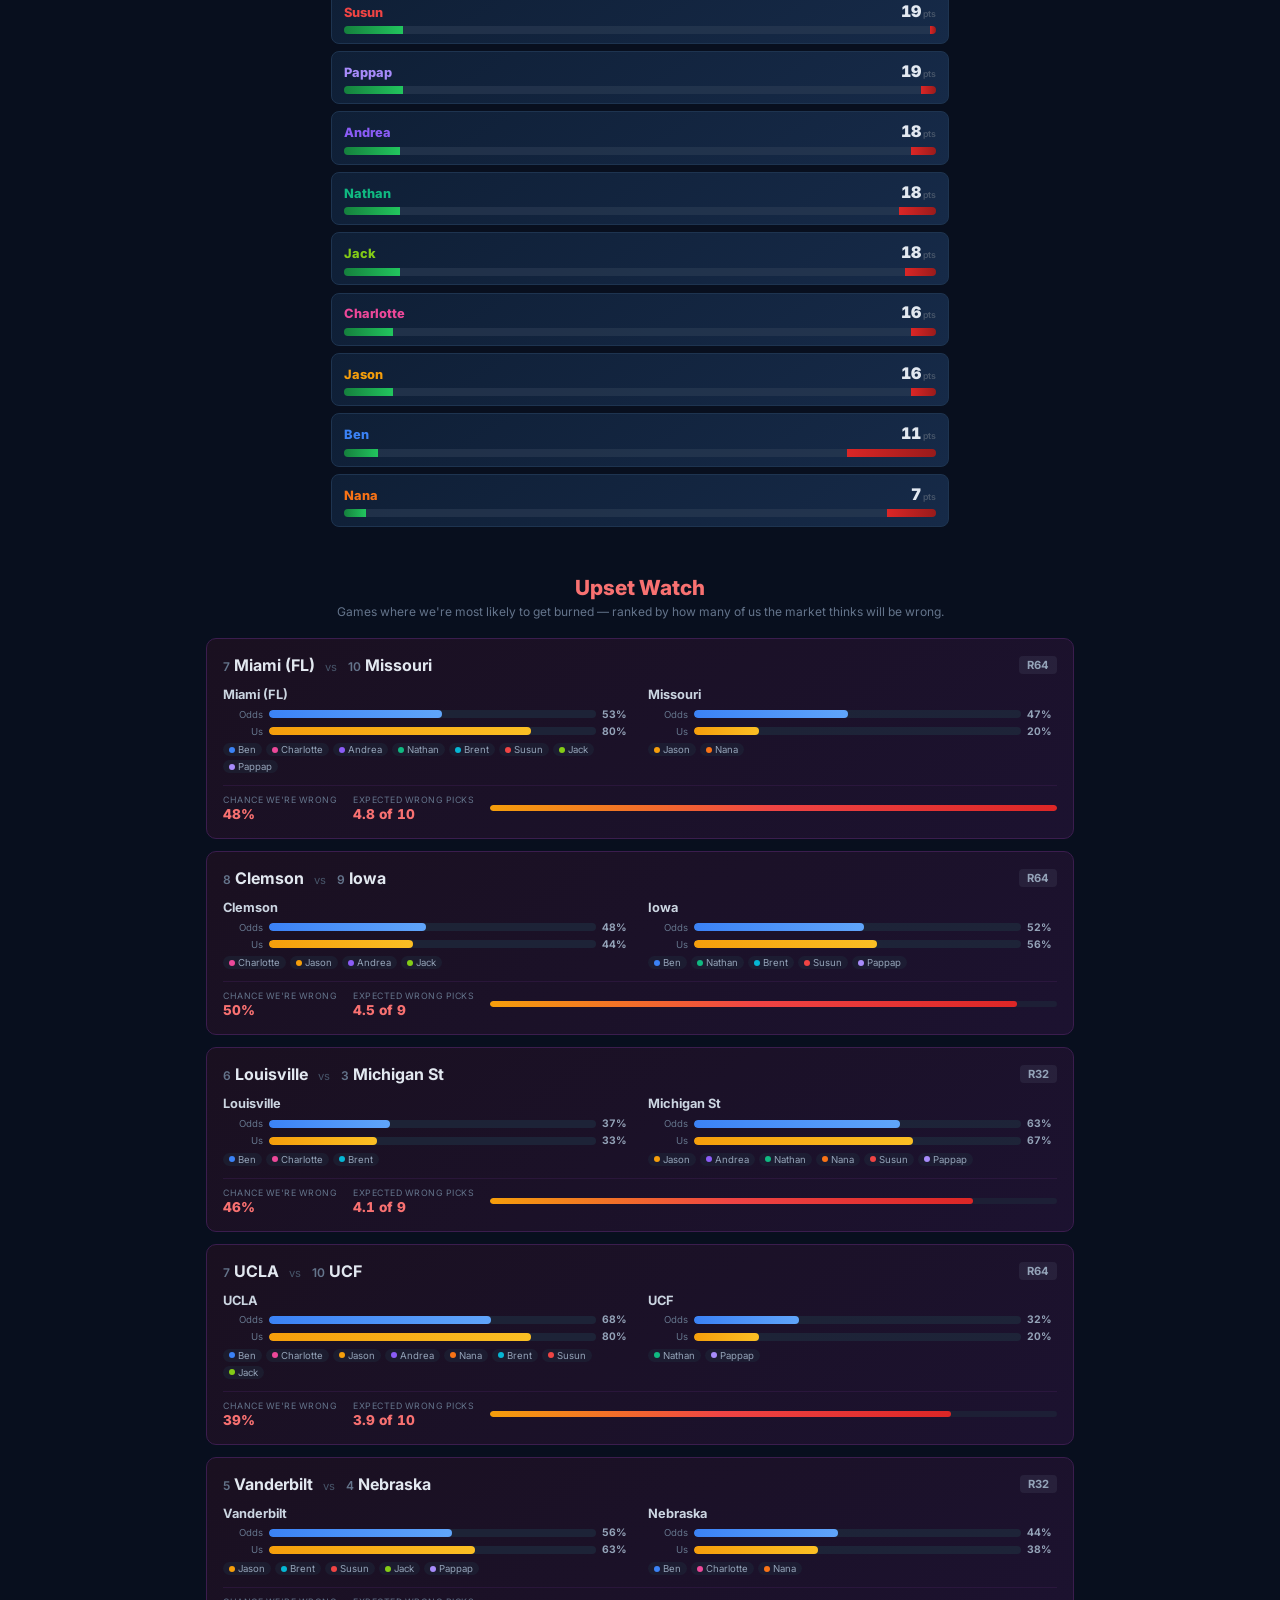
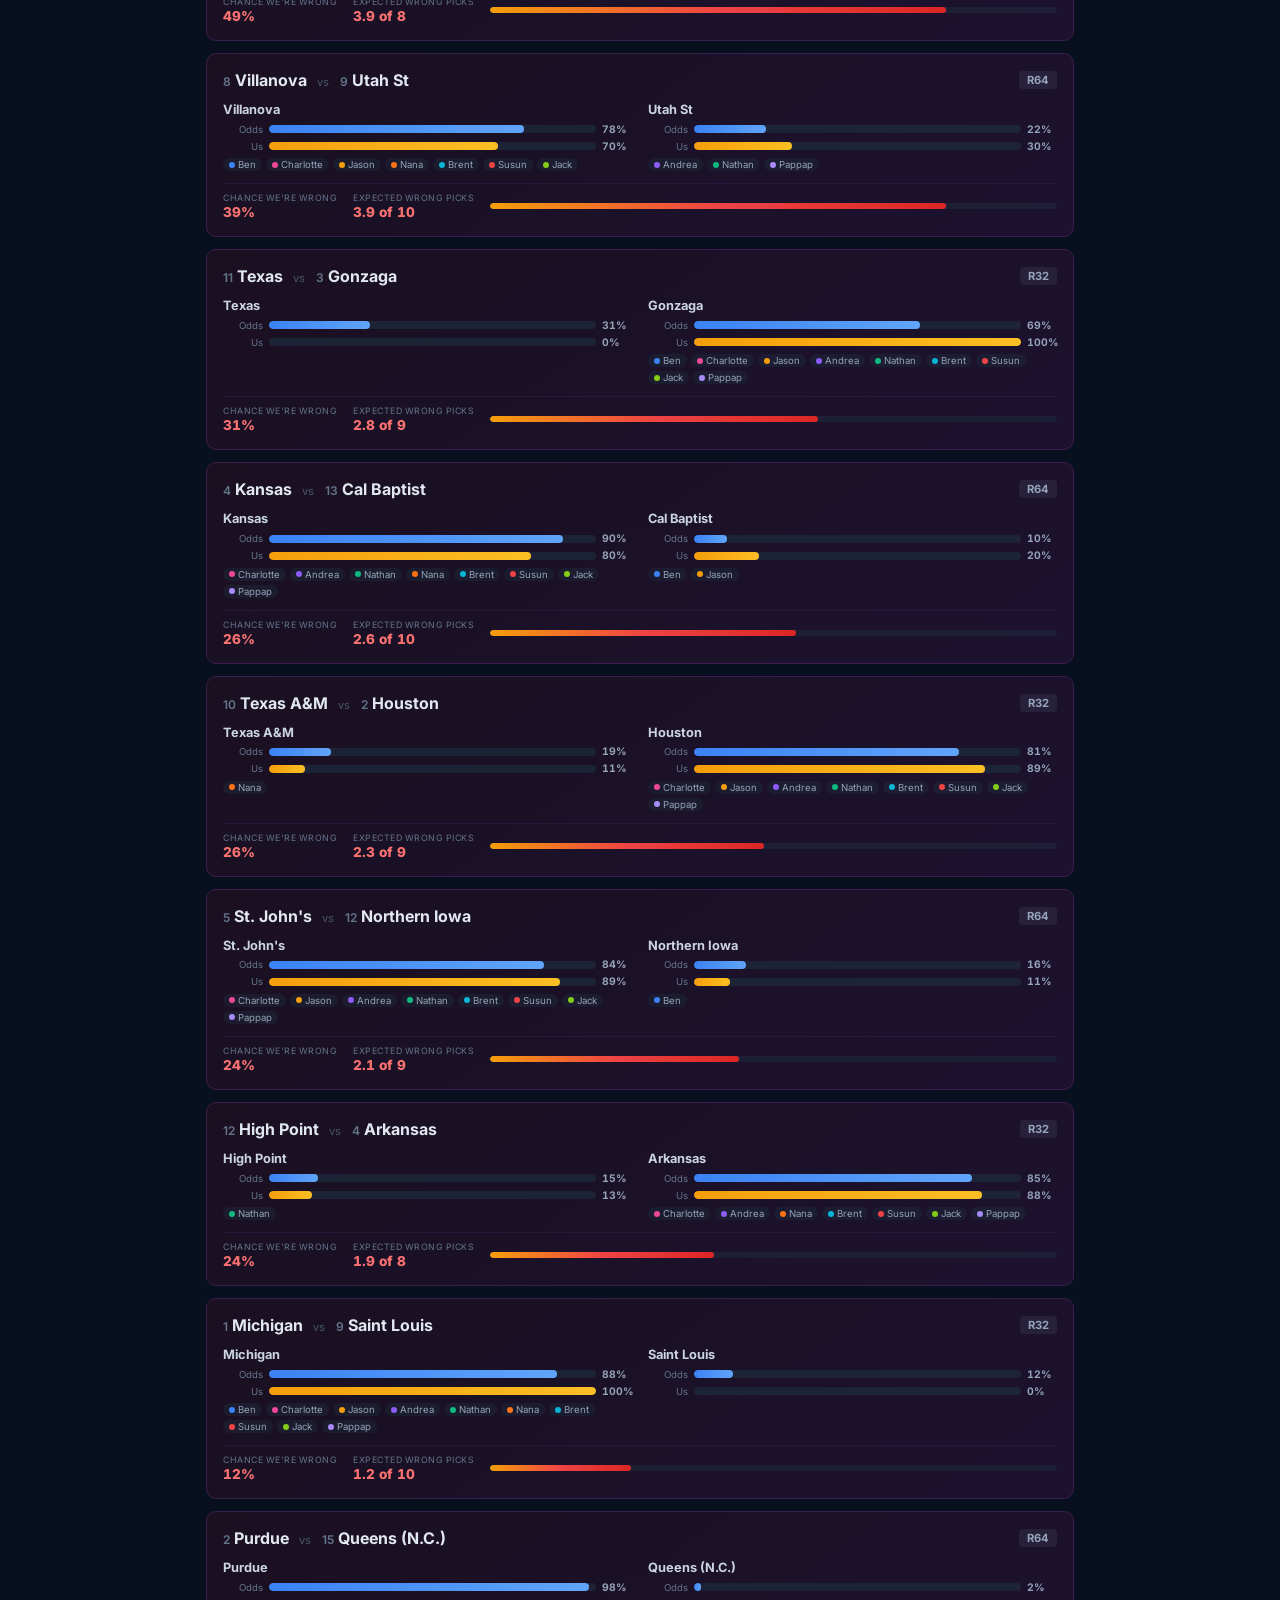
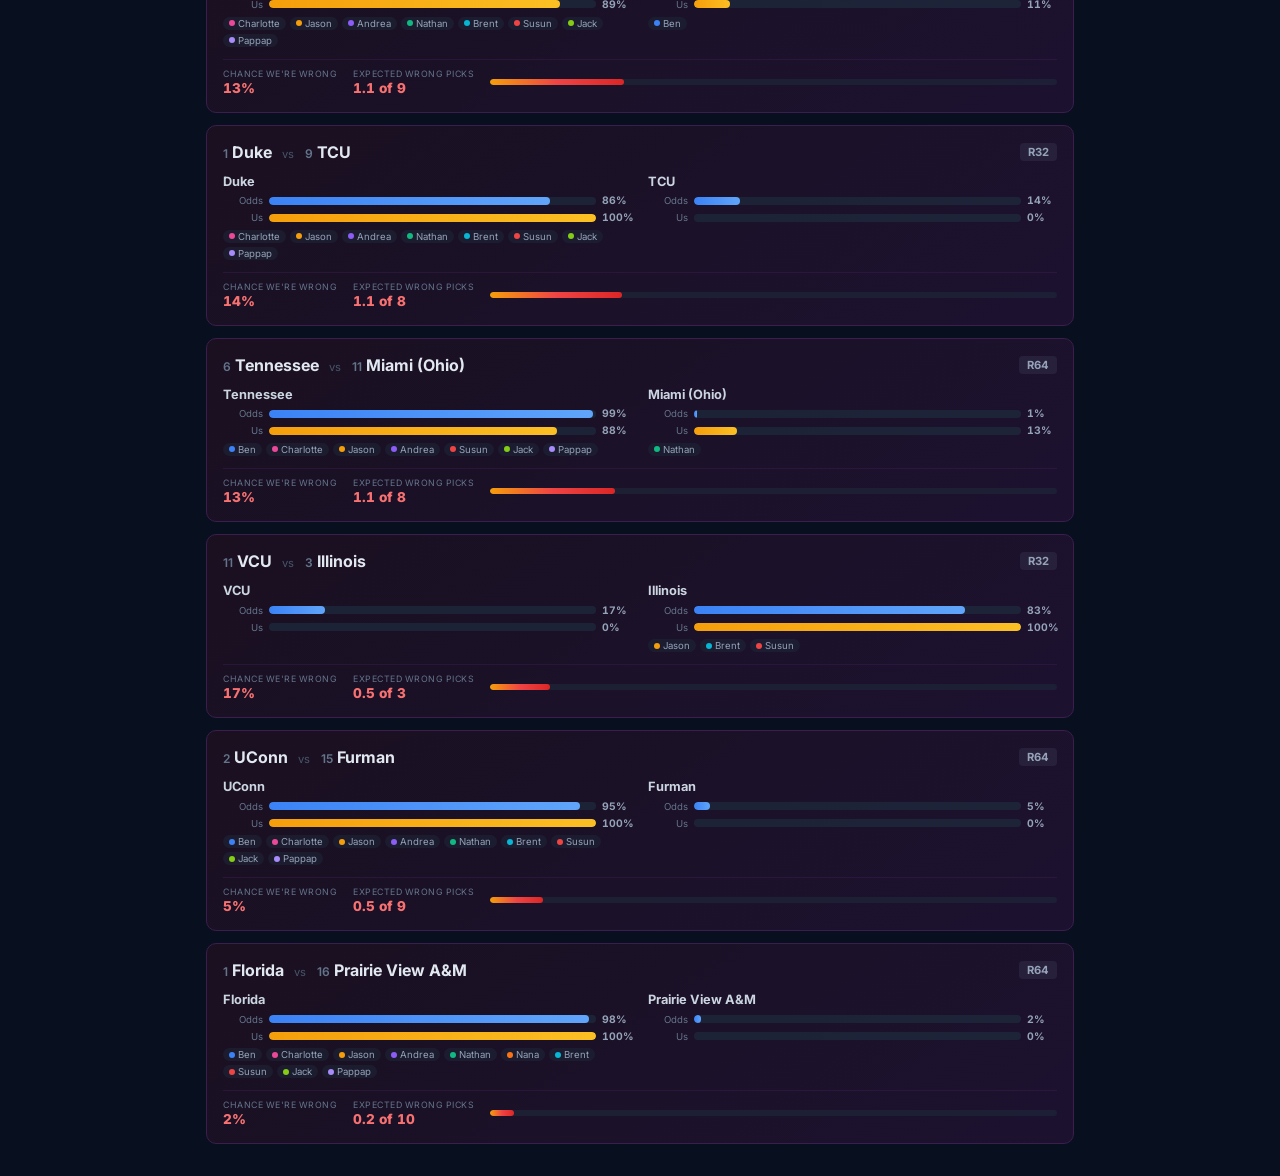
==== commit cfd55796: "Add toggleable Chalk baseline to leaderboard Generates a "Chalk" bracket that always picks the highe" ====
--- a/index.html
+++ b/index.html
@@ -4,7 +4,7 @@
   <meta charset="UTF-8">
   <meta name="viewport" content="width=device-width, initial-scale=1.0">
   <title>March Madness 2026 — Family Bracket Challenge</title>
-  <link rel="stylesheet" href="styles.css?v=22">
+  <link rel="stylesheet" href="styles.css?v=23">
 </head>
 <body>
   <header>
@@ -57,6 +57,6 @@
   </section>
 
   <!-- <a href="dev.html" class="dev-link">Dev Editor</a> -->
-  <script src="app.js?v=22"></script>
+  <script src="app.js?v=23"></script>
 </body>
 </html>
--- a/styles.css
+++ b/styles.css
@@ -540,6 +540,39 @@
   font-weight: 700;
   color: #64748b;
   font-variant-numeric: tabular-nums;
+}
+
+/* Chalk baseline toggle */
+.chalk-toggle {
+  display: block;
+  margin: 0 auto 0.75rem;
+  padding: 0.3rem 0.8rem;
+  font-size: 0.65rem;
+  font-weight: 600;
+  color: #94a3b8;
+  background: rgba(30, 52, 80, 0.4);
+  border: 1px dashed #334155;
+  border-radius: 6px;
+  cursor: pointer;
+  transition: border-color 0.2s, color 0.2s;
+}
+.chalk-toggle:hover {
+  border-color: #64748b;
+  color: #cbd5e1;
+}
+
+/* Chalk card styling */
+.lb-card-chalk {
+  border-style: dashed;
+  border-color: #334155;
+  background: linear-gradient(145deg, #0c1628, #111d33);
+  opacity: 0.8;
+}
+.lb-card-chalk .lb-card-name::after {
+  content: " (baseline)";
+  font-size: 0.55rem;
+  font-weight: 400;
+  color: #475569;
 }
 .lb-round-chip.has-pts .lb-round-val {
   color: #4ade80;
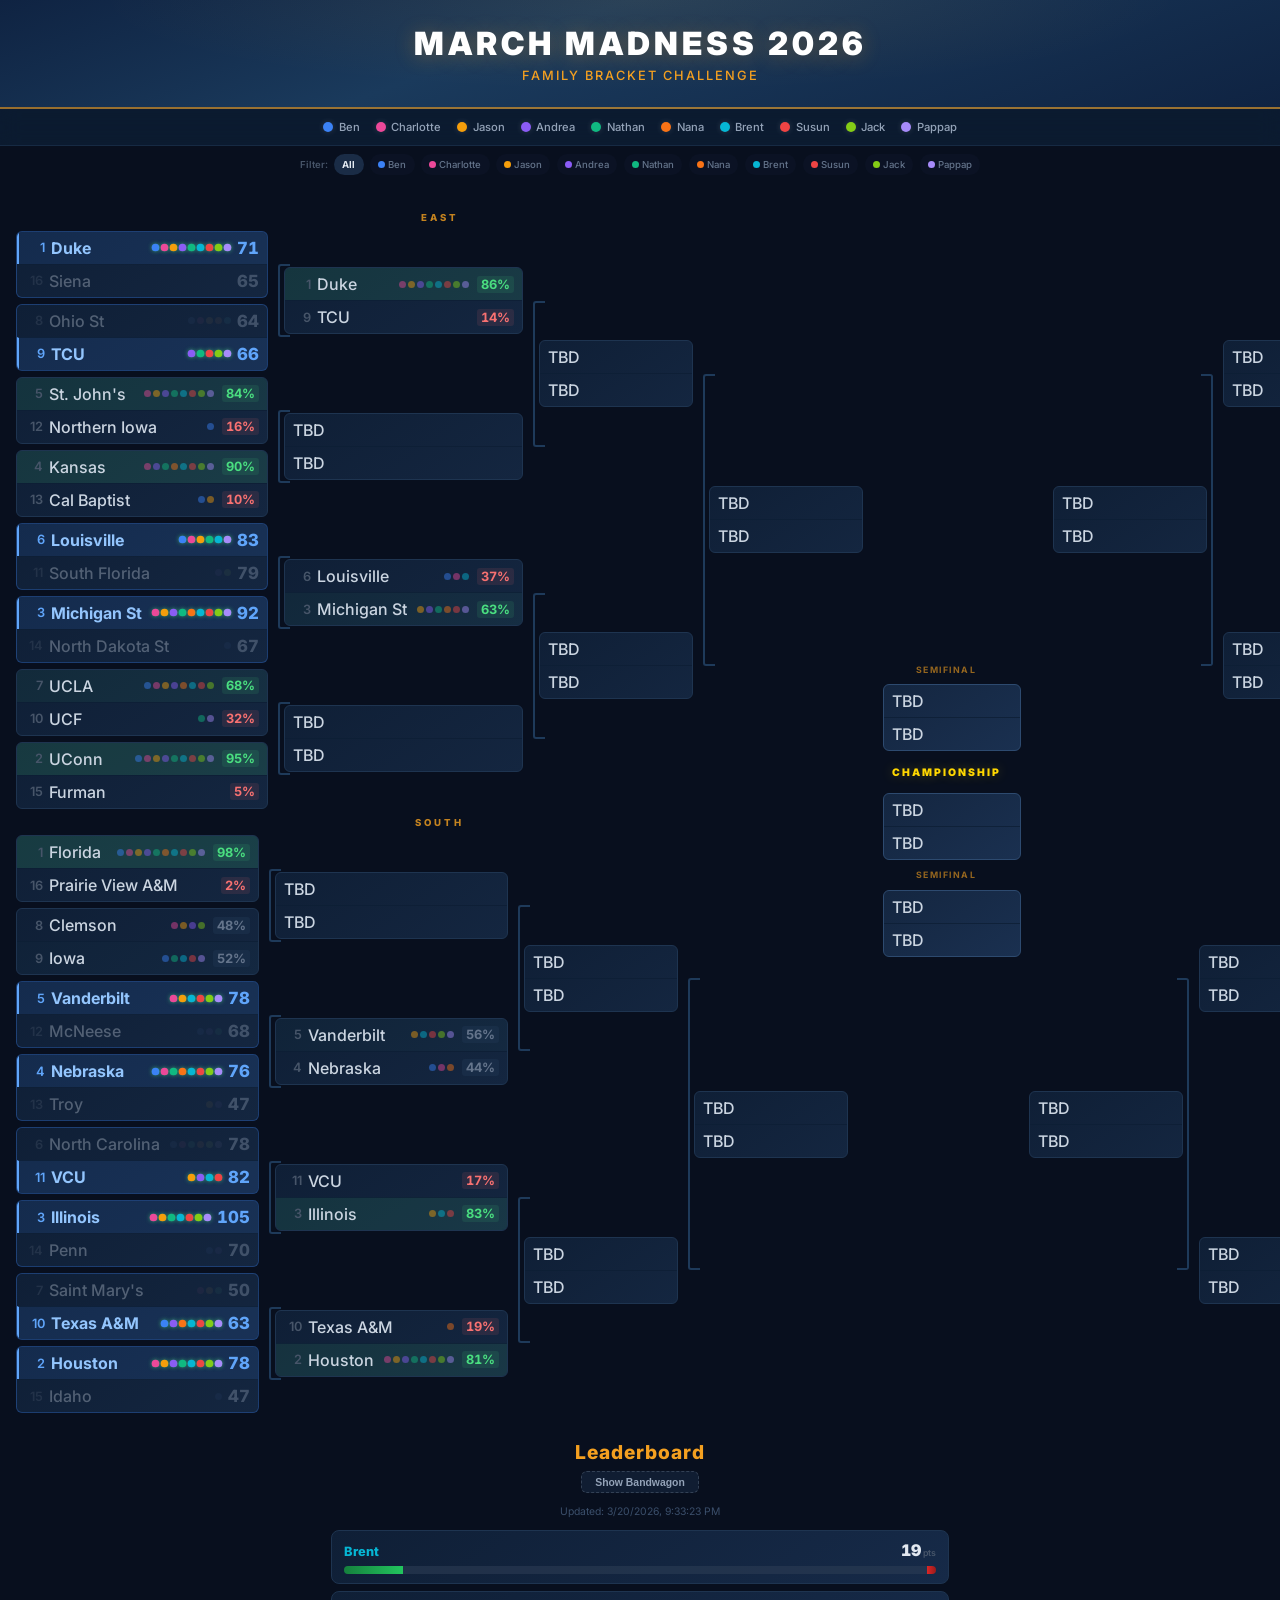
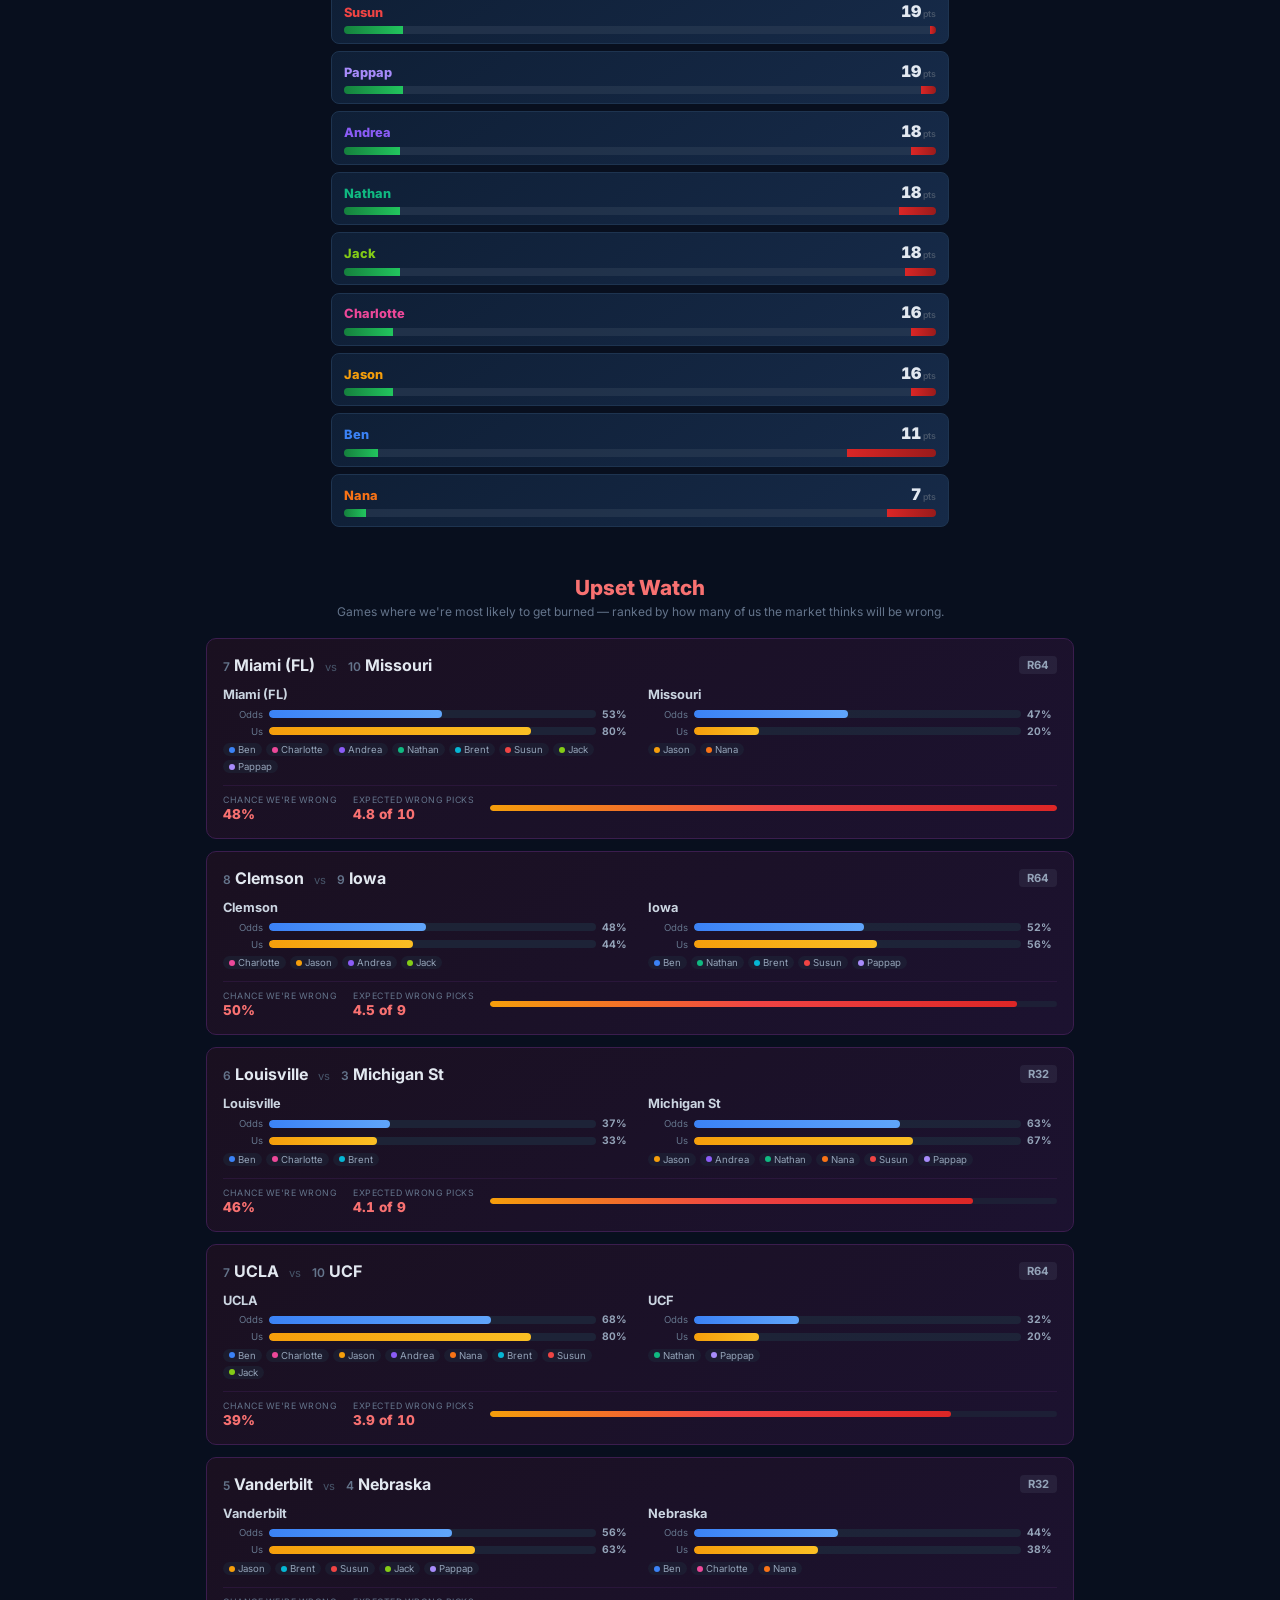
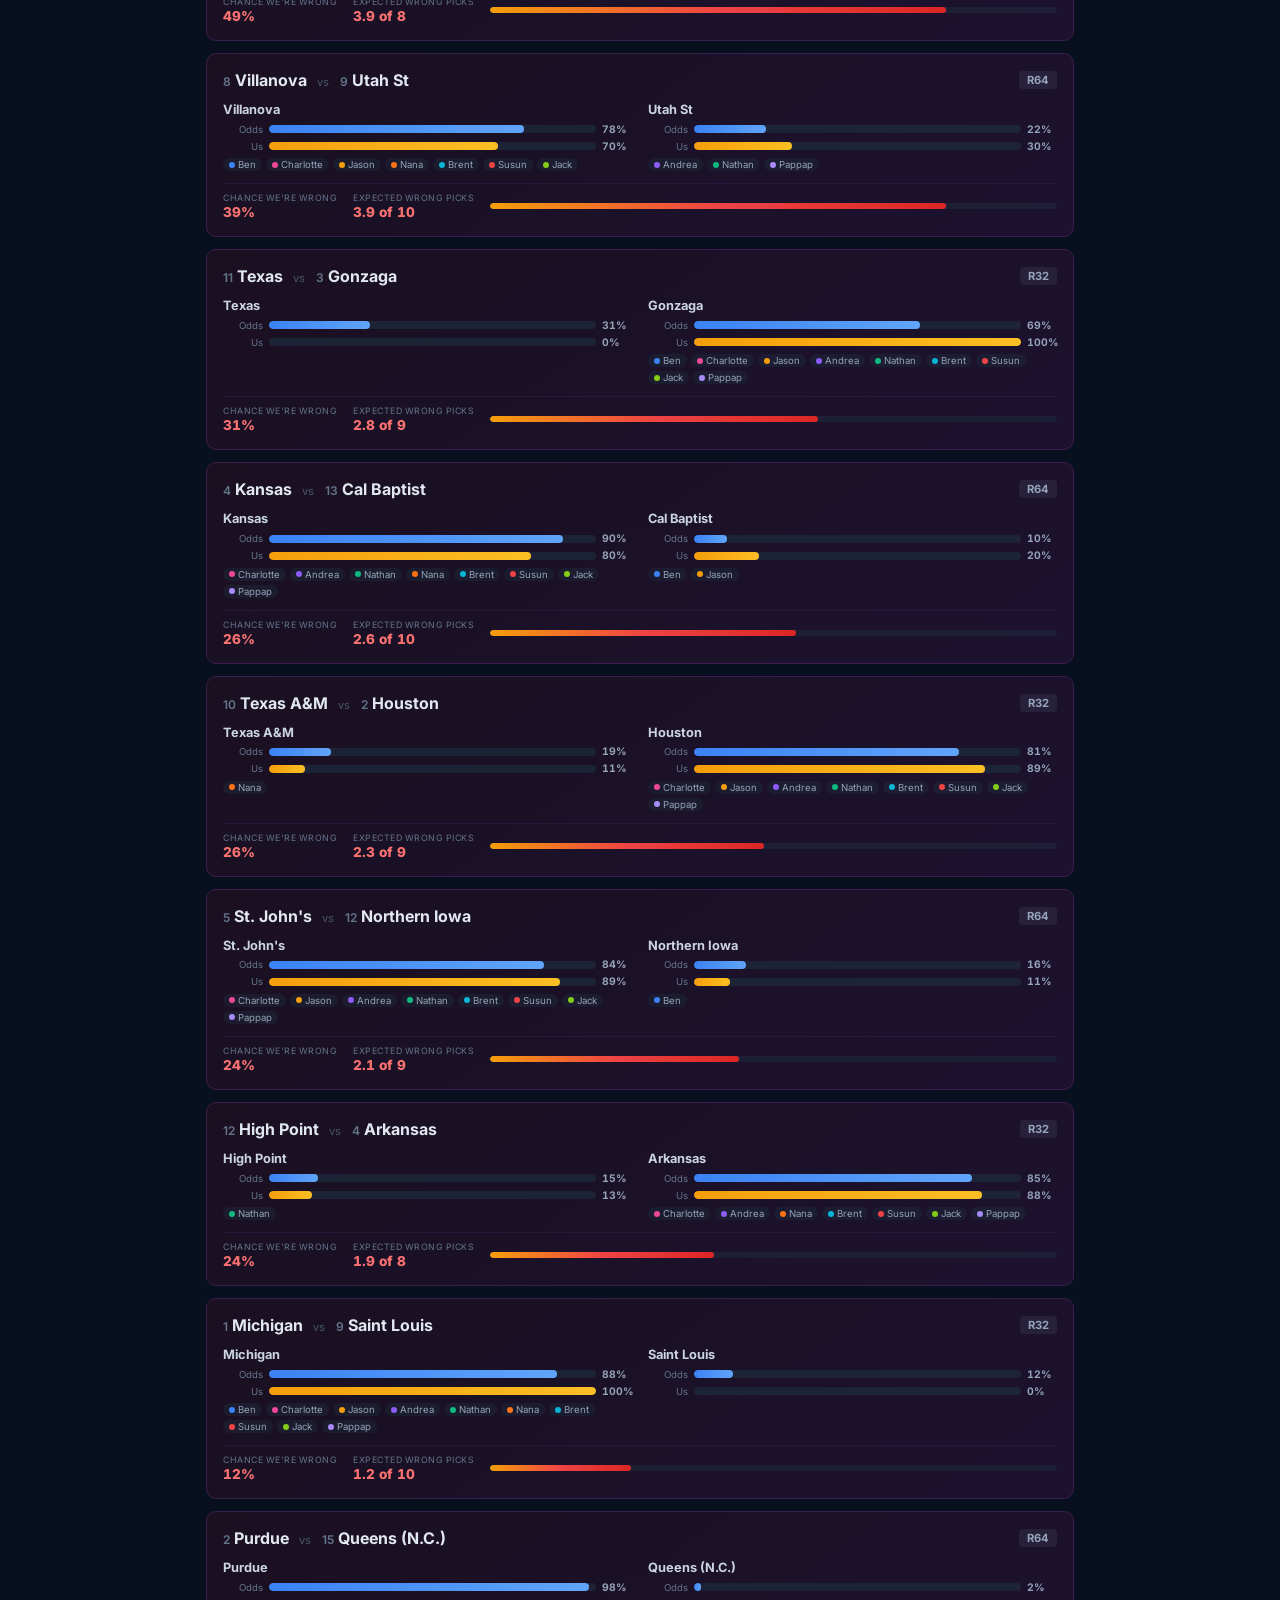
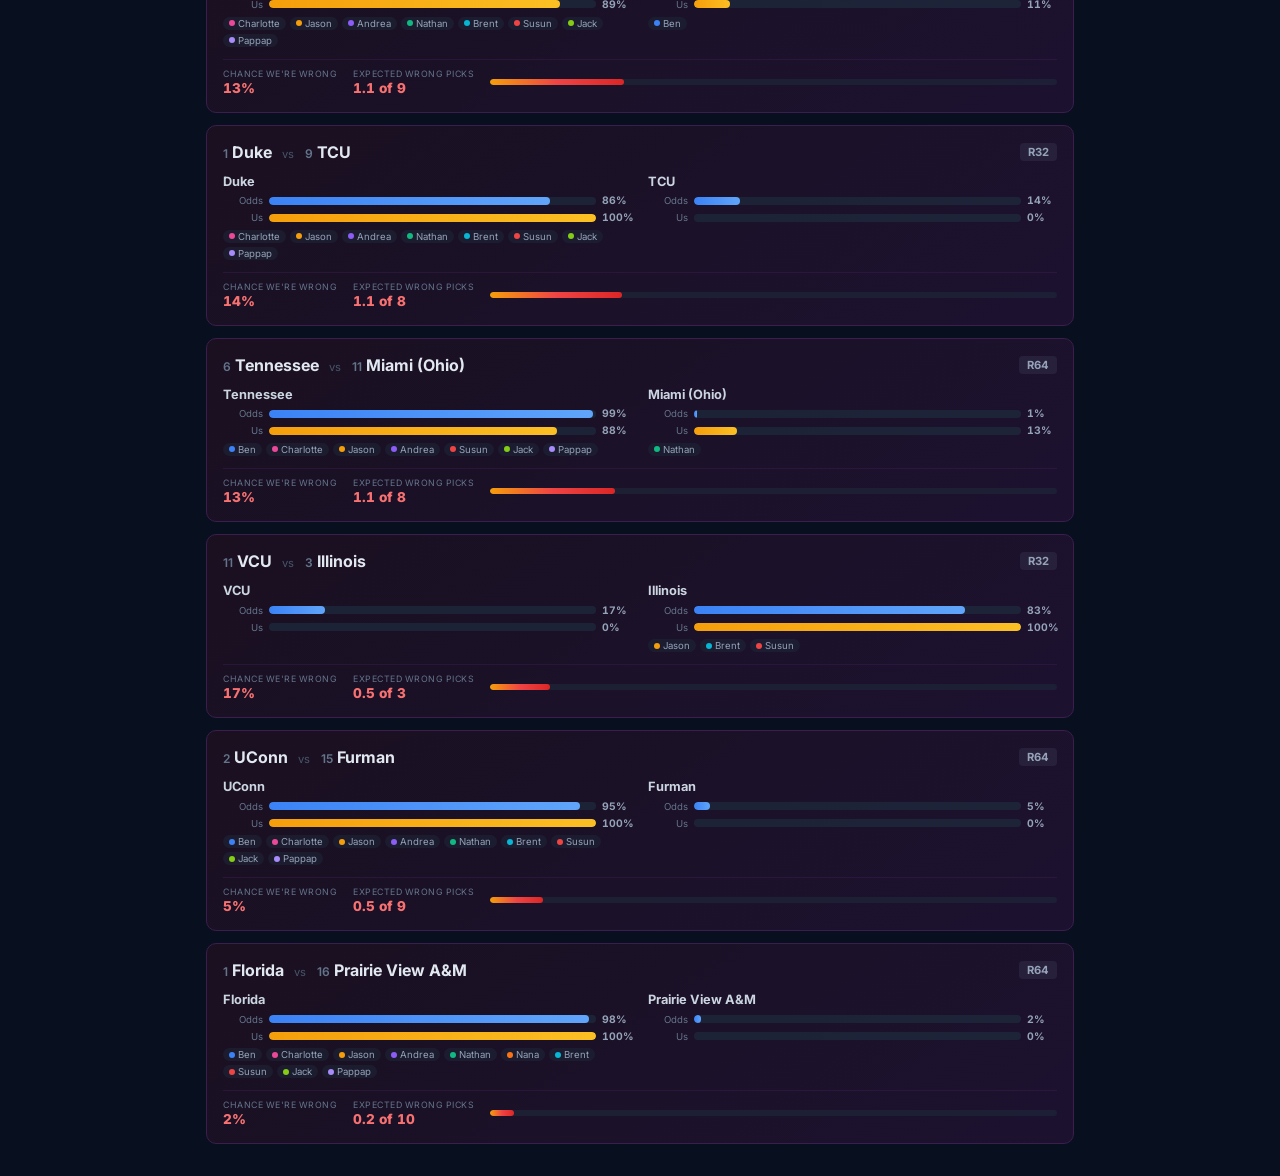
==== commit 66f68360: "Rename Chalk to Bandwagon Co-Authored-By: Claude Opus 4.6 <noreply@anthropic.com>" ====
--- a/index.html
+++ b/index.html
@@ -4,7 +4,7 @@
   <meta charset="UTF-8">
   <meta name="viewport" content="width=device-width, initial-scale=1.0">
   <title>March Madness 2026 — Family Bracket Challenge</title>
-  <link rel="stylesheet" href="styles.css?v=23">
+  <link rel="stylesheet" href="styles.css?v=24">
 </head>
 <body>
   <header>
@@ -57,6 +57,6 @@
   </section>
 
   <!-- <a href="dev.html" class="dev-link">Dev Editor</a> -->
-  <script src="app.js?v=23"></script>
+  <script src="app.js?v=24"></script>
 </body>
 </html>
--- a/styles.css
+++ b/styles.css
@@ -569,7 +569,7 @@
   opacity: 0.8;
 }
 .lb-card-chalk .lb-card-name::after {
-  content: " (baseline)";
+  content: " (always picks favorites)";
   font-size: 0.55rem;
   font-weight: 400;
   color: #475569;
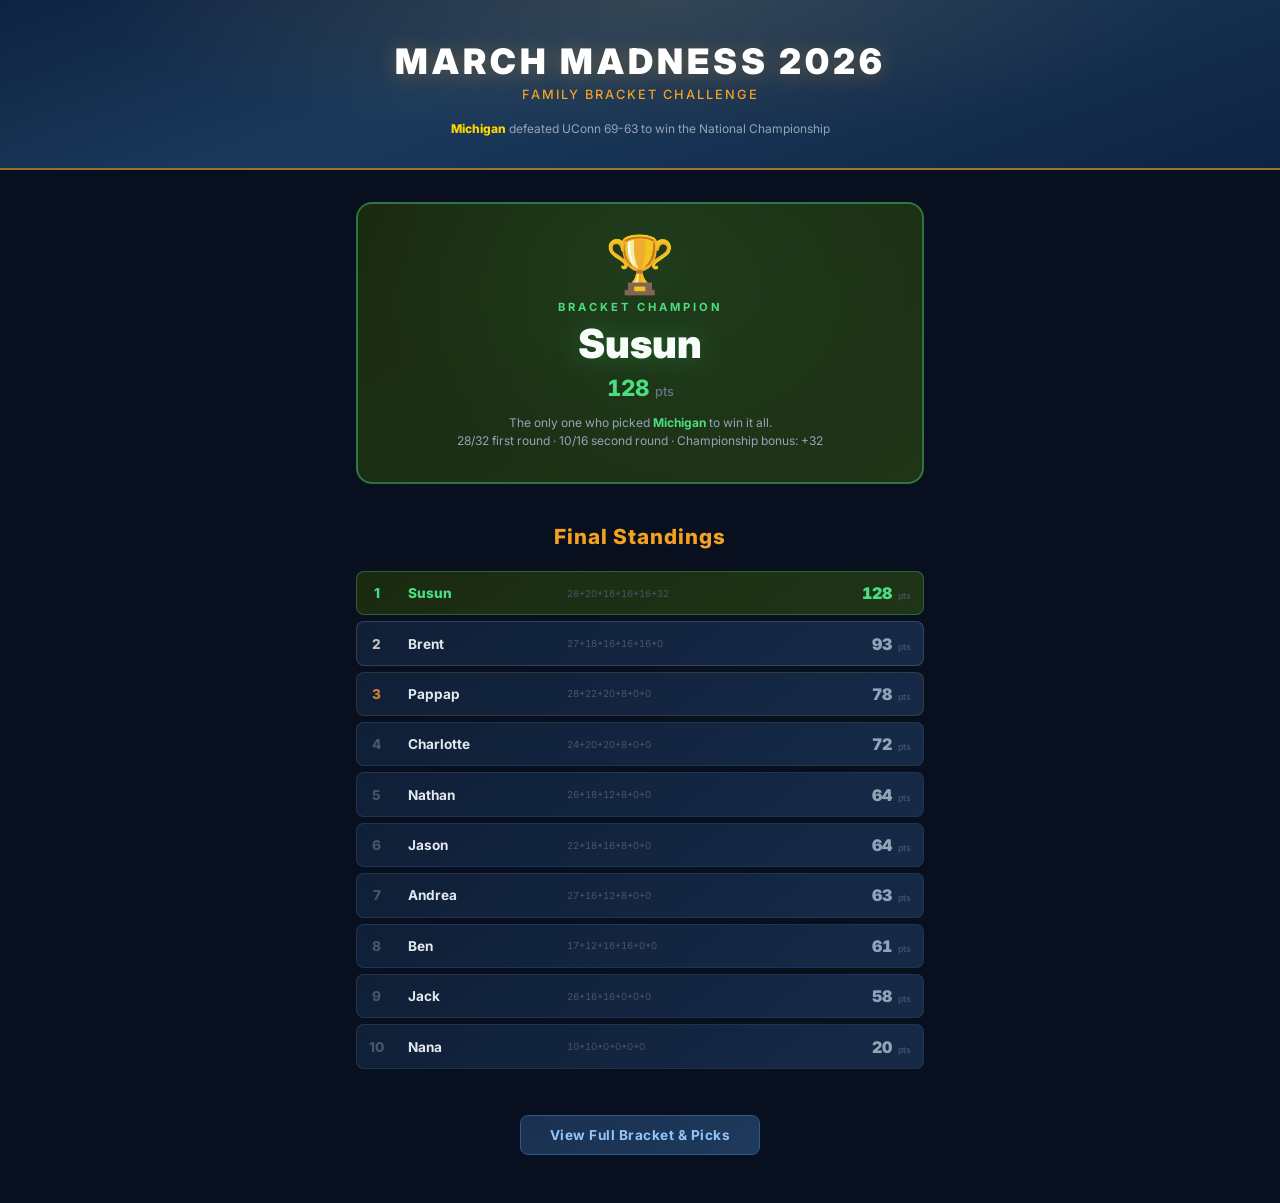
==== commit 0d140169: "Add victory landing page with final leaderboard, move bracket to bracket.html Main page now shows Su" ====
--- a/index.html
+++ b/index.html
@@ -4,59 +4,373 @@
   <meta charset="UTF-8">
   <meta name="viewport" content="width=device-width, initial-scale=1.0">
   <title>March Madness 2026 — Family Bracket Challenge</title>
-  <link rel="stylesheet" href="styles.css?v=24">
+  <link rel="stylesheet" href="styles.css?v=25">
+  <style>
+    /* ── Victory Landing Page ────────────────── */
+    .victory-header {
+      background: linear-gradient(160deg, #0f2342 0%, #1a3a5c 40%, #0f2342 100%);
+      border-bottom: 2px solid rgba(244, 160, 32, 0.6);
+      padding: 2.5rem 1rem 2rem;
+      text-align: center;
+      position: relative;
+      overflow: hidden;
+    }
+    .victory-header::before {
+      content: '';
+      position: absolute;
+      inset: 0;
+      background: radial-gradient(ellipse at 50% 0%, rgba(244, 160, 32, 0.12) 0%, transparent 60%);
+      pointer-events: none;
+    }
+    .victory-header h1 {
+      font-size: 2.2rem;
+      font-weight: 900;
+      color: #fff;
+      letter-spacing: 4px;
+      text-shadow: 0 2px 20px rgba(244, 160, 32, 0.3);
+      position: relative;
+    }
+    .victory-header .subtitle {
+      color: #f4a020;
+      font-size: 0.8rem;
+      font-weight: 500;
+      margin-top: 0.3rem;
+      letter-spacing: 2px;
+      text-transform: uppercase;
+      position: relative;
+    }
+    .tournament-result {
+      margin-top: 1.2rem;
+      font-size: 0.75rem;
+      color: #94a3b8;
+      position: relative;
+    }
+    .tournament-result strong {
+      color: #ffd700;
+      font-weight: 800;
+    }
+
+    /* ── Champion Banner ─────────────────────── */
+    .champion-banner {
+      max-width: 600px;
+      margin: 2rem auto 0;
+      padding: 0 1rem;
+      text-align: center;
+    }
+    .champion-card {
+      background: linear-gradient(145deg, #1a2a10, #1f3518);
+      border: 2px solid rgba(74, 222, 128, 0.4);
+      border-radius: 16px;
+      padding: 2rem 1.5rem;
+      position: relative;
+      overflow: hidden;
+    }
+    .champion-card::before {
+      content: '';
+      position: absolute;
+      inset: 0;
+      background: radial-gradient(ellipse at 50% 20%, rgba(74, 222, 128, 0.08) 0%, transparent 70%);
+      pointer-events: none;
+    }
+    .champion-trophy {
+      font-size: 3.5rem;
+      line-height: 1;
+      margin-bottom: 0.5rem;
+    }
+    .champion-label {
+      font-size: 0.7rem;
+      font-weight: 700;
+      letter-spacing: 3px;
+      text-transform: uppercase;
+      color: #4ade80;
+      margin-bottom: 0.3rem;
+    }
+    .champion-name {
+      font-size: 2.5rem;
+      font-weight: 900;
+      color: #fff;
+      text-shadow: 0 0 30px rgba(74, 222, 128, 0.3);
+      margin-bottom: 0.4rem;
+    }
+    .champion-score {
+      font-size: 1.4rem;
+      font-weight: 800;
+      color: #4ade80;
+      font-variant-numeric: tabular-nums;
+    }
+    .champion-score span {
+      font-size: 0.8rem;
+      font-weight: 500;
+      color: #64748b;
+    }
+    .champion-detail {
+      margin-top: 0.8rem;
+      font-size: 0.75rem;
+      color: #94a3b8;
+      line-height: 1.5;
+    }
+    .champion-detail strong {
+      color: #4ade80;
+    }
+
+    /* ── Final Leaderboard ───────────────────── */
+    .final-leaderboard {
+      max-width: 600px;
+      margin: 2.5rem auto;
+      padding: 0 1rem;
+    }
+    .final-leaderboard h2 {
+      font-size: 1.3rem;
+      font-weight: 800;
+      color: #f4a020;
+      text-align: center;
+      letter-spacing: 1px;
+      margin-bottom: 1rem;
+    }
+    .final-lb-table {
+      width: 100%;
+      border-collapse: separate;
+      border-spacing: 0 6px;
+    }
+    .final-lb-row {
+      background: linear-gradient(145deg, #0f1f36, #162a48);
+      border-radius: 8px;
+    }
+    .final-lb-row td {
+      padding: 0.7rem 0.75rem;
+      border: 1px solid #1e3450;
+      border-left: none;
+      border-right: none;
+    }
+    .final-lb-row td:first-child {
+      border-left: 1px solid #1e3450;
+      border-radius: 8px 0 0 8px;
+    }
+    .final-lb-row td:last-child {
+      border-right: 1px solid #1e3450;
+      border-radius: 0 8px 8px 0;
+    }
+    .final-lb-row.rank-1 {
+      background: linear-gradient(145deg, #1a2a10, #1f3518);
+      border-color: rgba(74, 222, 128, 0.3);
+    }
+    .final-lb-row.rank-1 td {
+      border-color: rgba(74, 222, 128, 0.3);
+    }
+    .final-lb-row.rank-2 td { border-color: rgba(192, 192, 192, 0.2); }
+    .final-lb-row.rank-3 td { border-color: rgba(205, 127, 50, 0.2); }
+
+    .lb-rank {
+      font-size: 0.85rem;
+      font-weight: 800;
+      color: #475569;
+      text-align: center;
+      width: 32px;
+    }
+    .rank-1 .lb-rank { color: #4ade80; }
+    .rank-2 .lb-rank { color: #c0c0c0; }
+    .rank-3 .lb-rank { color: #cd7f32; }
+
+    .lb-name {
+      font-size: 0.85rem;
+      font-weight: 700;
+      color: #e2e8f0;
+    }
+    .rank-1 .lb-name { color: #4ade80; font-weight: 800; }
+
+    .lb-pts {
+      font-size: 1rem;
+      font-weight: 900;
+      color: #94a3b8;
+      text-align: right;
+      font-variant-numeric: tabular-nums;
+      white-space: nowrap;
+    }
+    .rank-1 .lb-pts { color: #4ade80; }
+    .lb-pts-label {
+      font-size: 0.55rem;
+      font-weight: 500;
+      color: #475569;
+      margin-left: 2px;
+    }
+
+    .lb-breakdown {
+      font-size: 0.6rem;
+      color: #475569;
+      font-variant-numeric: tabular-nums;
+      white-space: nowrap;
+    }
+
+    /* ── Picks images ────────────────────────── */
+    .picks-gallery {
+      max-width: 600px;
+      margin: 0 auto 2.5rem;
+      padding: 0 1rem;
+    }
+    .picks-gallery h2 {
+      font-size: 1.3rem;
+      font-weight: 800;
+      color: #f4a020;
+      text-align: center;
+      letter-spacing: 1px;
+      margin-bottom: 1rem;
+    }
+    .picks-grid {
+      display: grid;
+      grid-template-columns: repeat(auto-fill, minmax(100px, 1fr));
+      gap: 0.75rem;
+    }
+    .pick-thumb {
+      text-align: center;
+      text-decoration: none;
+    }
+    .pick-thumb img {
+      width: 100%;
+      aspect-ratio: 1;
+      object-fit: cover;
+      border-radius: 8px;
+      border: 2px solid #1e3450;
+      transition: border-color 0.2s, transform 0.2s;
+    }
+    .pick-thumb:hover img {
+      border-color: #f4a020;
+      transform: scale(1.05);
+    }
+    .pick-thumb .pick-label {
+      display: block;
+      margin-top: 0.3rem;
+      font-size: 0.65rem;
+      font-weight: 700;
+      color: #94a3b8;
+    }
+
+    /* ── Nav link to bracket ─────────────────── */
+    .nav-links {
+      text-align: center;
+      margin: 2rem 0 3rem;
+    }
+    .nav-link {
+      display: inline-block;
+      padding: 0.7rem 1.8rem;
+      background: linear-gradient(145deg, #1a3050, #1e3a5c);
+      border: 1px solid #2d5a8f;
+      border-radius: 8px;
+      color: #93c5fd;
+      font-size: 0.85rem;
+      font-weight: 700;
+      text-decoration: none;
+      letter-spacing: 0.5px;
+      transition: all 0.2s;
+    }
+    .nav-link:hover {
+      background: linear-gradient(145deg, #1e3a5c, #234670);
+      border-color: #60a5fa;
+      color: #fff;
+      box-shadow: 0 4px 20px rgba(59, 130, 246, 0.2);
+    }
+
+    @media (max-width: 768px) {
+      .victory-header h1 { font-size: 1.5rem; letter-spacing: 2px; }
+      .victory-header { padding: 1.5rem 0.5rem 1.2rem; }
+      .champion-name { font-size: 1.8rem; }
+      .champion-trophy { font-size: 2.5rem; }
+      .champion-card { padding: 1.5rem 1rem; }
+      .lb-breakdown { display: none; }
+    }
+  </style>
 </head>
 <body>
-  <header>
+
+  <div class="victory-header">
     <h1>MARCH MADNESS 2026</h1>
     <div class="subtitle">Family Bracket Challenge</div>
-  </header>
-
-  <div class="legend" id="legend"></div>
-
-  <!-- Mobile: leaderboard first, then tabbed regions -->
-  <section class="leaderboard mobile-leaderboard" id="mobile-leaderboard-section">
-    <h2>Leaderboard</h2>
-    <div class="last-updated" id="mobile-last-updated"></div>
-    <div class="lb-cards" id="mobile-leaderboard-body"></div>
-  </section>
-
-  <!-- Mobile: mini bracket overview -->
-  <div class="mini-bracket-wrapper" id="mini-bracket-wrapper">
-    <h2 class="mini-bracket-title">Tournament Bracket</h2>
-    <div class="mini-bracket-hint">Swipe to scroll</div>
-    <div class="mini-bracket-scroll">
-      <div class="mini-bracket" id="mini-bracket"></div>
+    <div class="tournament-result">
+      <strong>Michigan</strong> defeated UConn 69-63 to win the National Championship
     </div>
   </div>
 
-  <div class="mobile-bracket" id="mobile-bracket">
-    <div class="mobile-filter-bar" id="mobile-filter-bar"></div>
-    <div class="mobile-person-summary" id="mobile-person-summary"></div>
-    <div class="mobile-region-tabs" id="mobile-region-tabs"></div>
-    <div class="mobile-region-content" id="mobile-region-content"></div>
+  <div class="champion-banner">
+    <div class="champion-card">
+      <div class="champion-trophy">&#127942;</div>
+      <div class="champion-label">Bracket Champion</div>
+      <div class="champion-name">Susun</div>
+      <div class="champion-score">128 <span>pts</span></div>
+      <div class="champion-detail">
+        The only one who picked <strong>Michigan</strong> to win it all.<br>
+        28/32 first round &middot; 10/16 second round &middot; Championship bonus: +32
+      </div>
+    </div>
   </div>
 
-  <!-- Desktop: full bracket view -->
-  <div class="desktop-filter-bar desktop-only" id="desktop-filter-bar"></div>
-  <div class="bracket-wrapper desktop-only">
-    <div class="bracket" id="bracket"></div>
+  <section class="final-leaderboard">
+    <h2>Final Standings</h2>
+    <table class="final-lb-table">
+      <tr class="final-lb-row rank-1">
+        <td class="lb-rank">1</td>
+        <td class="lb-name">Susun</td>
+        <td class="lb-breakdown">28+20+16+16+16+32</td>
+        <td class="lb-pts">128 <span class="lb-pts-label">pts</span></td>
+      </tr>
+      <tr class="final-lb-row rank-2">
+        <td class="lb-rank">2</td>
+        <td class="lb-name">Brent</td>
+        <td class="lb-breakdown">27+18+16+16+16+0</td>
+        <td class="lb-pts">93 <span class="lb-pts-label">pts</span></td>
+      </tr>
+      <tr class="final-lb-row rank-3">
+        <td class="lb-rank">3</td>
+        <td class="lb-name">Pappap</td>
+        <td class="lb-breakdown">28+22+20+8+0+0</td>
+        <td class="lb-pts">78 <span class="lb-pts-label">pts</span></td>
+      </tr>
+      <tr class="final-lb-row">
+        <td class="lb-rank">4</td>
+        <td class="lb-name">Charlotte</td>
+        <td class="lb-breakdown">24+20+20+8+0+0</td>
+        <td class="lb-pts">72 <span class="lb-pts-label">pts</span></td>
+      </tr>
+      <tr class="final-lb-row">
+        <td class="lb-rank">5</td>
+        <td class="lb-name">Nathan</td>
+        <td class="lb-breakdown">26+18+12+8+0+0</td>
+        <td class="lb-pts">64 <span class="lb-pts-label">pts</span></td>
+      </tr>
+      <tr class="final-lb-row">
+        <td class="lb-rank">6</td>
+        <td class="lb-name">Jason</td>
+        <td class="lb-breakdown">22+18+16+8+0+0</td>
+        <td class="lb-pts">64 <span class="lb-pts-label">pts</span></td>
+      </tr>
+      <tr class="final-lb-row">
+        <td class="lb-rank">7</td>
+        <td class="lb-name">Andrea</td>
+        <td class="lb-breakdown">27+16+12+8+0+0</td>
+        <td class="lb-pts">63 <span class="lb-pts-label">pts</span></td>
+      </tr>
+      <tr class="final-lb-row">
+        <td class="lb-rank">8</td>
+        <td class="lb-name">Ben</td>
+        <td class="lb-breakdown">17+12+16+16+0+0</td>
+        <td class="lb-pts">61 <span class="lb-pts-label">pts</span></td>
+      </tr>
+      <tr class="final-lb-row">
+        <td class="lb-rank">9</td>
+        <td class="lb-name">Jack</td>
+        <td class="lb-breakdown">26+16+16+0+0+0</td>
+        <td class="lb-pts">58 <span class="lb-pts-label">pts</span></td>
+      </tr>
+      <tr class="final-lb-row">
+        <td class="lb-rank">10</td>
+        <td class="lb-name">Nana</td>
+        <td class="lb-breakdown">10+10+0+0+0+0</td>
+        <td class="lb-pts">20 <span class="lb-pts-label">pts</span></td>
+      </tr>
+    </table>
+  </section>
+
+  <div class="nav-links">
+    <a class="nav-link" href="bracket.html">View Full Bracket &amp; Picks</a>
   </div>
 
-  <section class="leaderboard desktop-only" id="leaderboard-section">
-    <h2>Leaderboard</h2>
-    <div class="last-updated" id="last-updated"></div>
-    <div class="lb-cards" id="leaderboard-body"></div>
-  </section>
-
-  <!-- Risk Analysis section (both mobile and desktop) -->
-  <section class="risk-section" id="risk-section">
-    <h2 class="risk-title">Upset Watch</h2>
-    <p class="risk-desc">Games where we're most likely to get burned — ranked by how many of us the market thinks will be wrong.</p>
-    <div class="risk-cards" id="risk-cards"></div>
-  </section>
-
-  <!-- <a href="dev.html" class="dev-link">Dev Editor</a> -->
-  <script src="app.js?v=24"></script>
 </body>
 </html>
